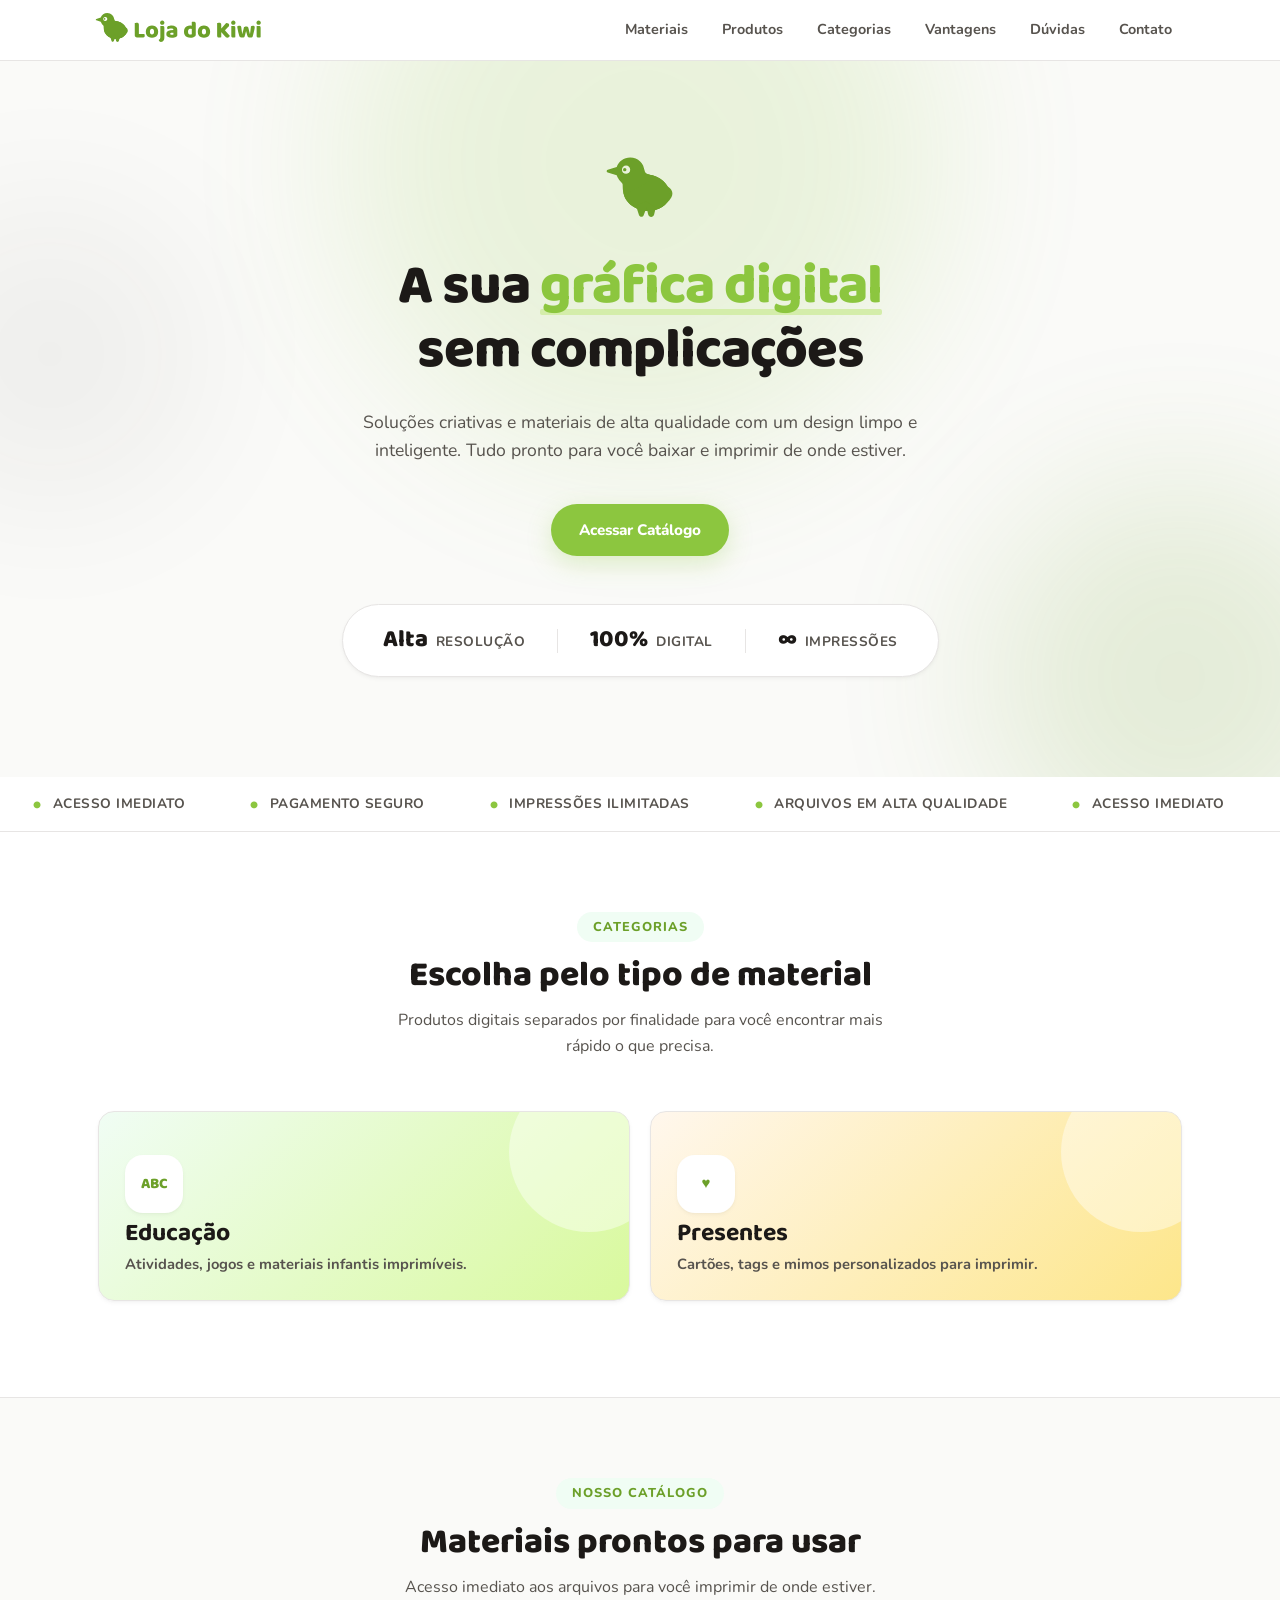
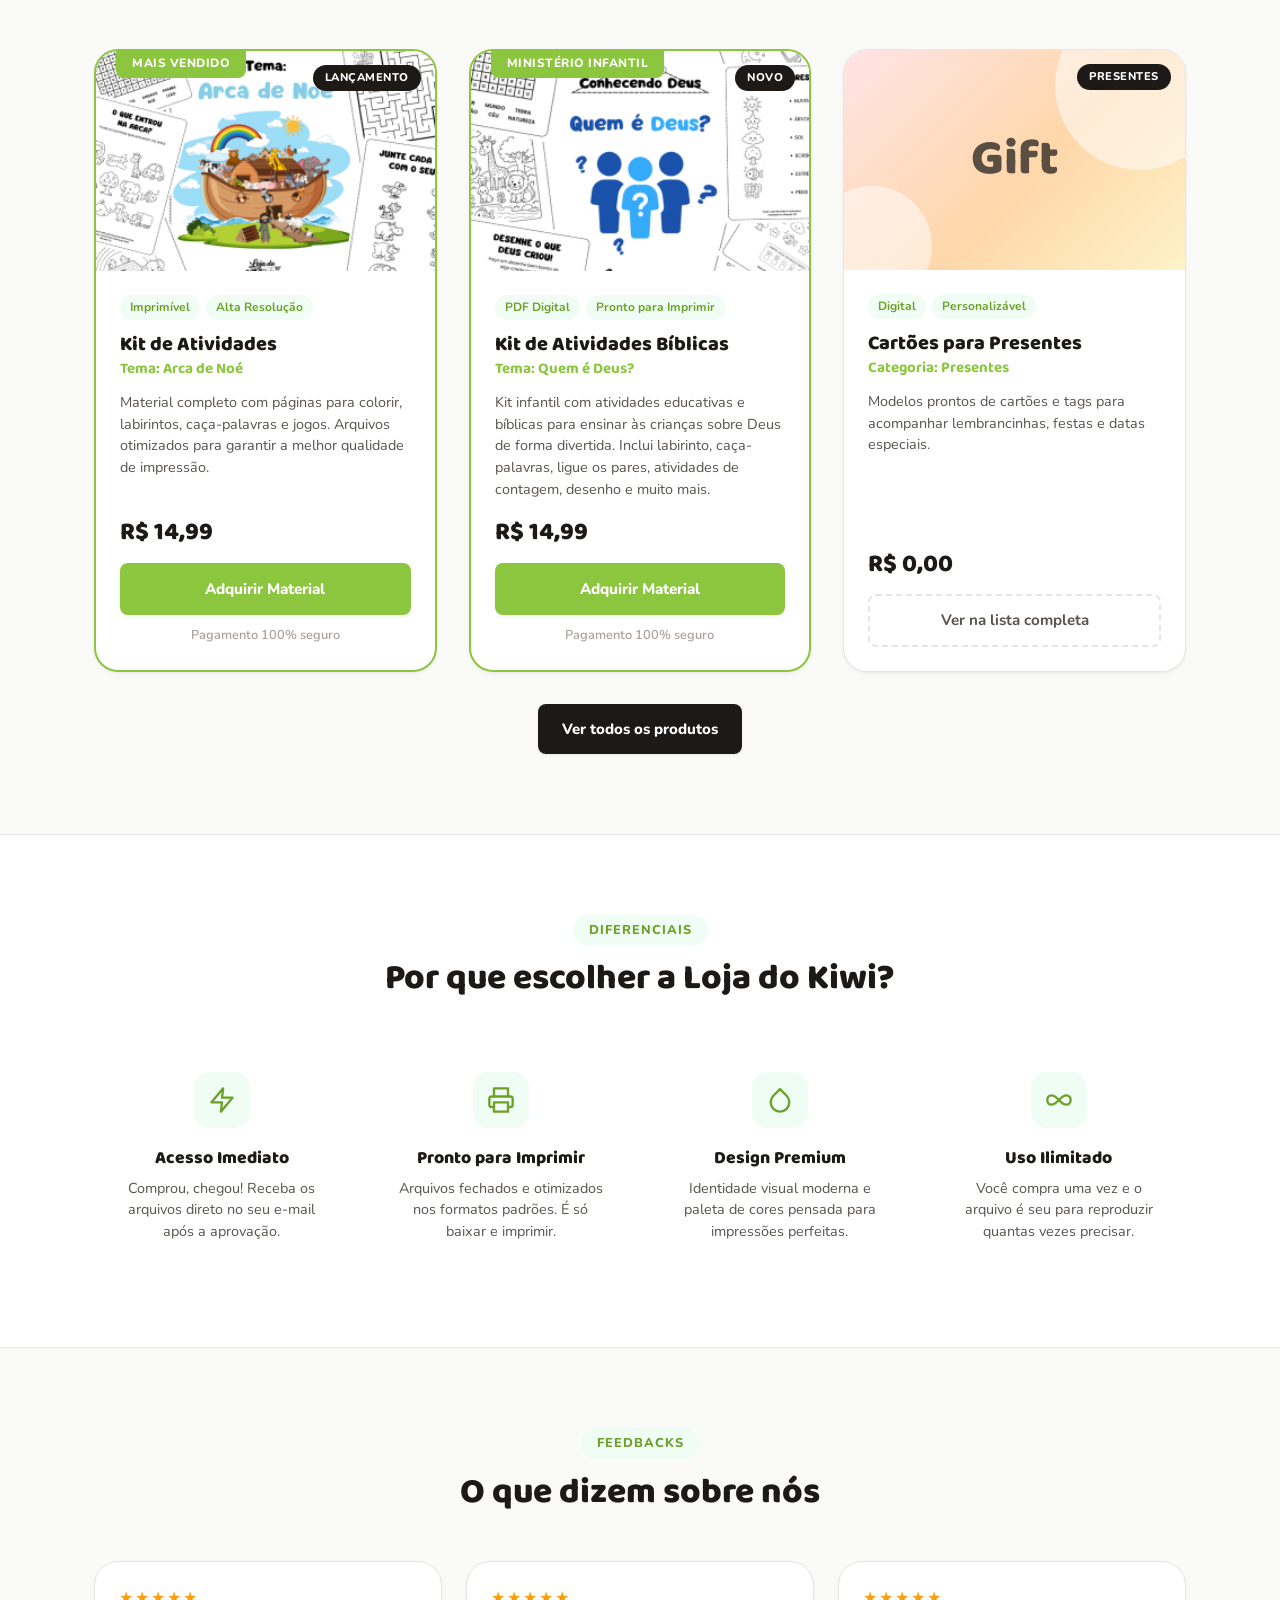
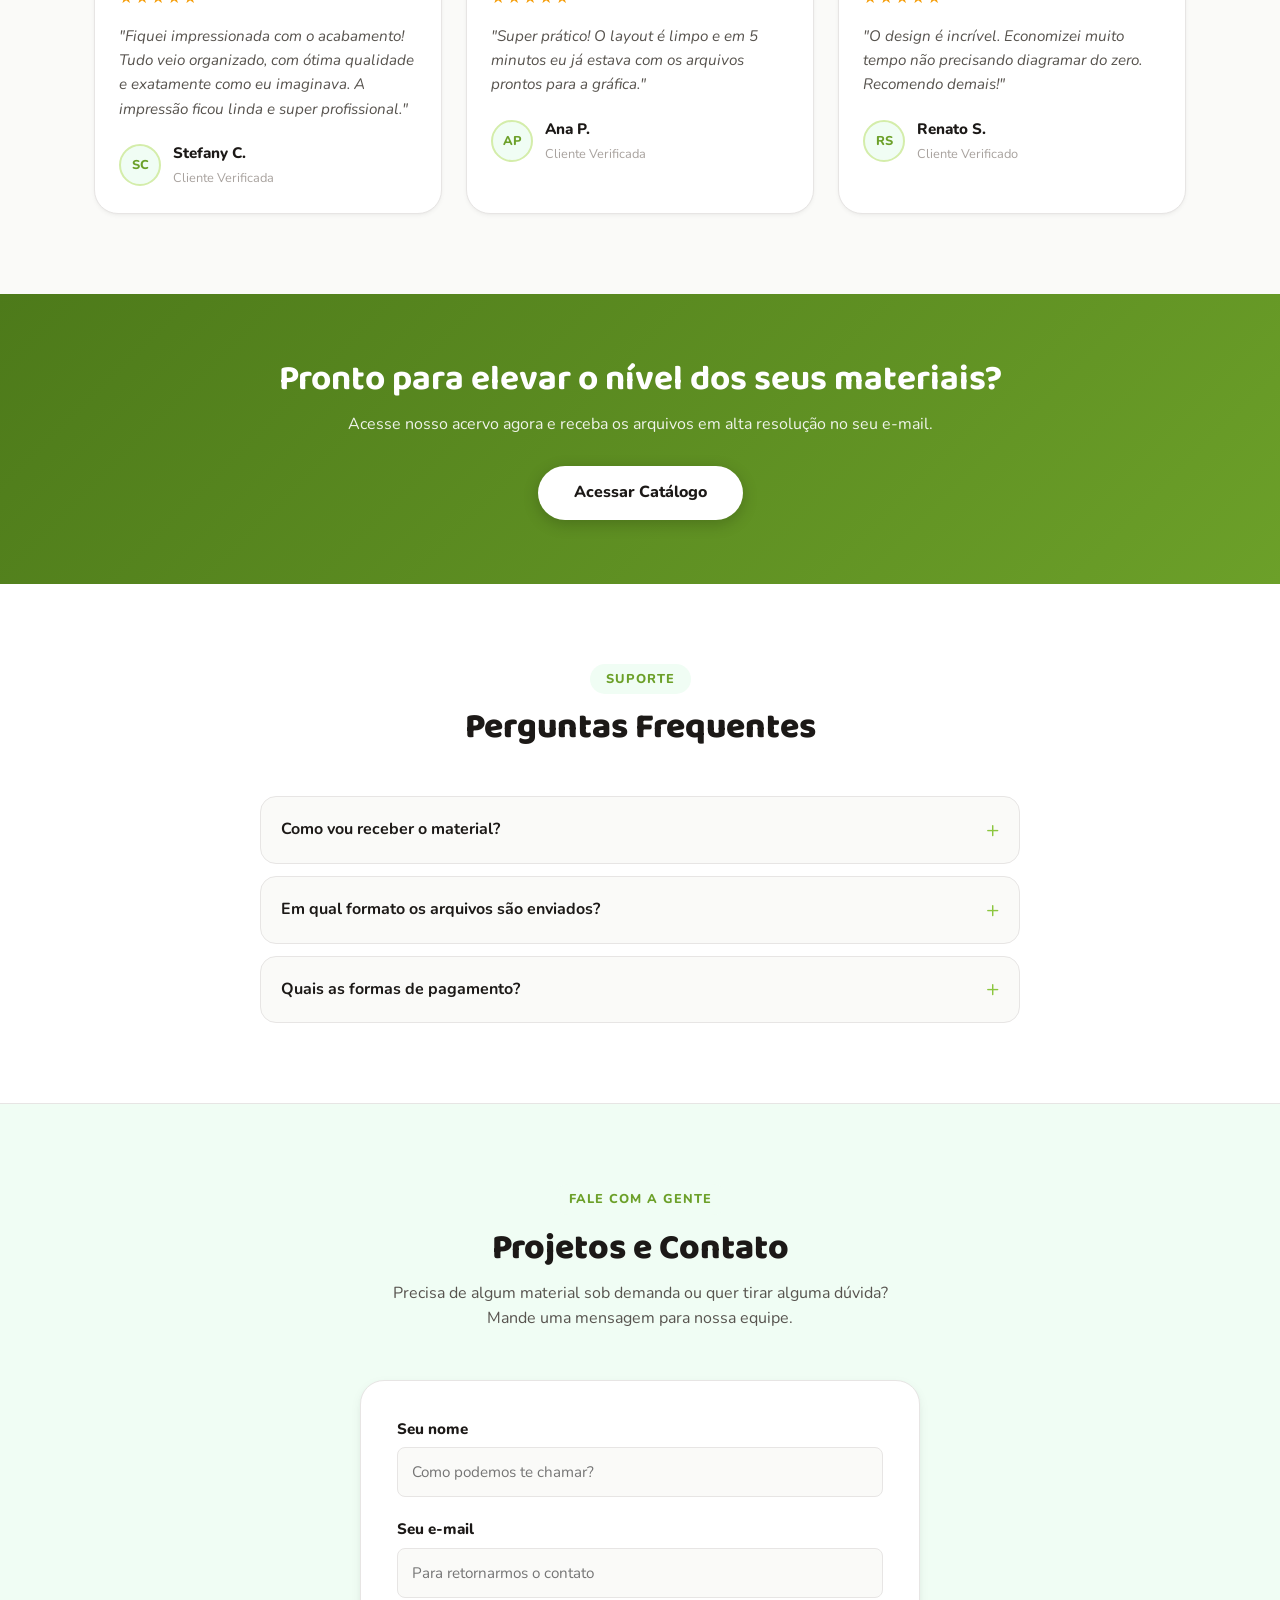
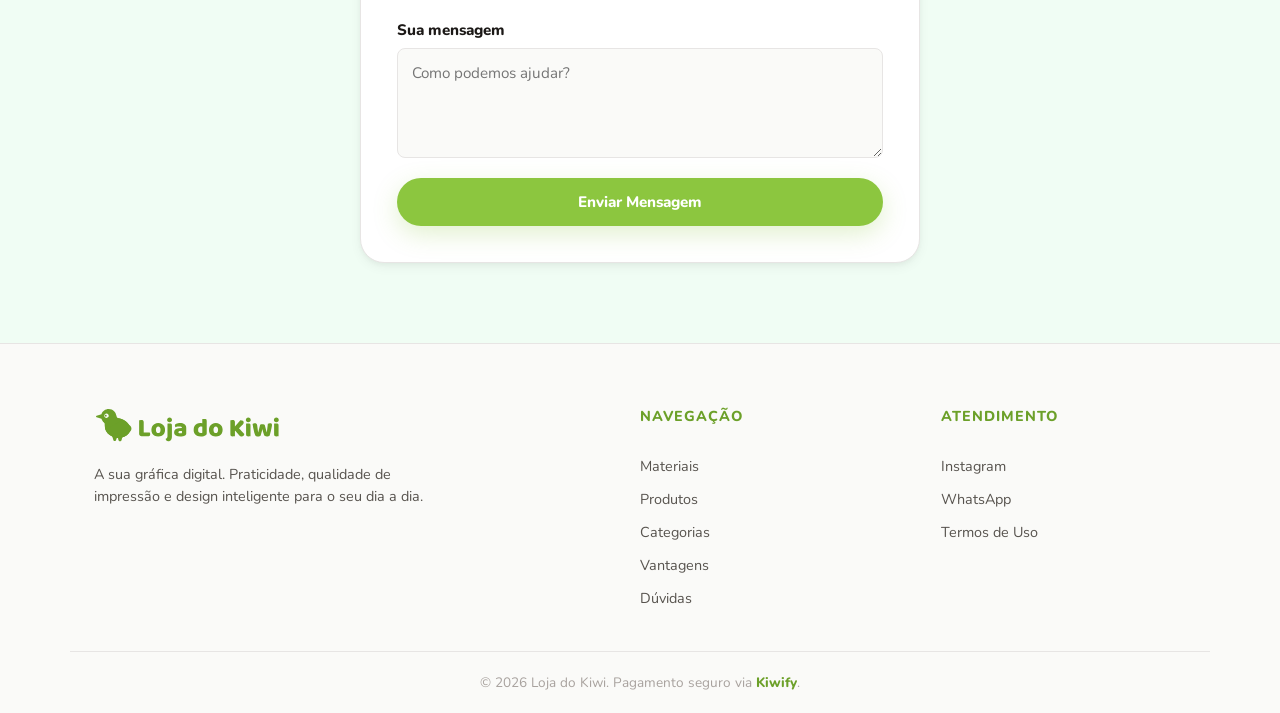
==== index.html @ f610cfa3 "Atualiza meta description" ====
<!DOCTYPE html>
<html lang="pt-BR">
<head>
    <meta charset="UTF-8">
    <meta name="viewport" content="width=device-width, initial-scale=1.0">

    <title>Loja do Kiwi | A sua gráfica digital</title>

    <meta name="description" content="Materiais digitais criativos prontos para imprimir. Papelaria personalizada, atividades infantis, presentes e muito mais.">

    <link rel="icon" type="image/svg+xml" href="pin.svg">
    <link rel="preconnect" href="https://fonts.googleapis.com">
    <link rel="preconnect" href="https://fonts.gstatic.com" crossorigin>
    <link href="https://fonts.googleapis.com/css2?family=Baloo+2:wght@400;500;600;700;800&family=Nunito:wght@400;500;600;700;800&display=swap" rel="stylesheet">
    <link rel="stylesheet" href="style.css">
</head>
<body>
 
    <header>
        <div class="container header-container">
            <div class="logo">
                <a href="#"><img src="logo.svg" alt="Loja do Kiwi" class="logo-img"></a>
            </div>
            <button class="menu-toggle" id="menuToggle">
                <svg width="24" height="24" viewBox="0 0 24 24" fill="none" stroke="currentColor" stroke-width="2" stroke-linecap="round" stroke-linejoin="round"><line x1="3" y1="12" x2="21" y2="12"></line><line x1="3" y1="6" x2="21" y2="6"></line><line x1="3" y1="18" x2="21" y2="18"></line></svg>
            </button>
            <nav id="navMenu">
                <a href="#vitrine">Materiais</a>
                <a href="produtos.html">Produtos</a>
                <a href="#categorias">Categorias</a>
                <a href="#vantagens">Vantagens</a>
                <a href="#faq">Dúvidas</a>
                <a href="#sugestoes">Contato</a> 
            </nav>
        </div>
    </header>
 
    <section class="hero">
        <div class="hero-shapes">
            <div class="geo-shape geo-1"></div>
            <div class="geo-shape geo-2"></div>
            <div class="geo-shape geo-3"></div>
        </div>
        <div class="container hero-content-centered">
            
            <img src="kiwi.svg" alt="Loja do Kiwi" class="hero-logo-main">

            <h1>A sua <span class="highlight">gráfica digital</span><br>sem complicações</h1>
            <p>Soluções criativas e materiais de alta qualidade com um design limpo e inteligente. Tudo pronto para você baixar e imprimir de onde estiver.</p>
            <div class="hero-actions">
                <a href="#vitrine" class="btn-primary">Acessar Catálogo</a>
            </div>
            
            <div class="hero-stats">
                <div class="stat-item">
                    <span class="stat-num">Alta</span>
                    <span class="stat-label">Resolução</span>
                </div>
                <div class="divider"></div>
                <div class="stat-item">
                    <span class="stat-num">100%</span>
                    <span class="stat-label">Digital</span>
                </div>
                <div class="divider"></div>
                <div class="stat-item">
                    <span class="stat-num">∞</span>
                    <span class="stat-label">Impressões</span>
                </div>
            </div>
        </div>
    </section>


    <div class="trust-bar">
        <div class="trust-track">
            <div class="trust-item">Acesso imediato</div>
            <div class="trust-item">Pagamento seguro</div>
            <div class="trust-item">Impressões ilimitadas</div>
            <div class="trust-item">Arquivos em alta qualidade</div>
            
            <div class="trust-item">Acesso imediato</div>
            <div class="trust-item">Pagamento seguro</div>
            <div class="trust-item">Impressões ilimitadas</div>
            <div class="trust-item">Arquivos em alta qualidade</div>

            <div class="trust-item">Acesso imediato</div>
            <div class="trust-item">Pagamento seguro</div>
            <div class="trust-item">Impressões ilimitadas</div>
            <div class="trust-item">Arquivos em alta qualidade</div>

            <div class="trust-item">Acesso imediato</div>
            <div class="trust-item">Pagamento seguro</div>
            <div class="trust-item">Impressões ilimitadas</div>
            <div class="trust-item">Arquivos em alta qualidade</div>
        </div>
    </div>

    <section id="categorias" class="categorias">
        <div class="container">
            <div class="section-title">
                <span class="section-label">Categorias</span>
                <h2>Escolha pelo tipo de material</h2>
                <p>Produtos digitais separados por finalidade para você encontrar mais rápido o que precisa.</p>
            </div>
            <div class="carousel-categorias" aria-label="Categorias de produtos">
                <a href="produtos.html#educacao" class="categoria-card categoria-educacao">
                    <span class="categoria-icone">ABC</span>
                    <strong>Educação</strong>
                    <small>Atividades, jogos e materiais infantis imprimíveis.</small>
                </a>
                <a href="produtos.html#presentes" class="categoria-card categoria-presentes">
                    <span class="categoria-icone">♥</span>
                    <strong>Presentes</strong>
                    <small>Cartões, tags e mimos personalizados para imprimir.</small>
                </a>
            </div>
        </div>
    </section>
 
    <section id="vitrine" class="vitrine">
        <div class="container">
            <div class="section-title">
                <span class="section-label">Nosso Catálogo</span>
                <h2>Materiais prontos para usar</h2>
                <p>Acesso imediato aos arquivos para você imprimir de onde estiver.</p>
            </div>
            <div id="produtos-destaque" class="grid-produtos"></div>
            <div class="vitrine-actions">
                <a href="produtos.html" class="btn-secondary">Ver todos os produtos</a>
            </div>
        </div>
    </section>
 
    <section id="vantagens" class="vantagens">
        <div class="container">
            <div class="section-title">
                <span class="section-label">Diferenciais</span>
                <h2>Por que escolher a Loja do Kiwi?</h2>
            </div>
            <div class="grid-vantagens">
                <div class="item-vantagem">
                    <div class="icon-box">
                        <svg width="28" height="28" viewBox="0 0 24 24" fill="none" stroke="currentColor" stroke-width="2" stroke-linecap="round" stroke-linejoin="round"><polygon points="13 2 3 14 12 14 11 22 21 10 12 10 13 2"></polygon></svg>
                    </div>
                    <h3>Acesso Imediato</h3>
                    <p>Comprou, chegou! Receba os arquivos direto no seu e-mail após a aprovação.</p>
                </div>
                <div class="item-vantagem">
                    <div class="icon-box">
                        <svg width="28" height="28" viewBox="0 0 24 24" fill="none" stroke="currentColor" stroke-width="2" stroke-linecap="round" stroke-linejoin="round"><polyline points="6 9 6 2 18 2 18 9"></polyline><path d="M6 18H4a2 2 0 0 1-2-2v-5a2 2 0 0 1 2-2h16a2 2 0 0 1 2 2v5a2 2 0 0 1-2 2h-2"></path><rect x="6" y="14" width="12" height="8"></rect></svg>
                    </div>
                    <h3>Pronto para Imprimir</h3>
                    <p>Arquivos fechados e otimizados nos formatos padrões. É só baixar e imprimir.</p>
                </div>
                <div class="item-vantagem">
                    <div class="icon-box">
                        <svg width="28" height="28" viewBox="0 0 24 24" fill="none" stroke="currentColor" stroke-width="2" stroke-linecap="round" stroke-linejoin="round"><path d="M12 2.69l5.66 5.66a8 8 0 1 1-11.31 0z"></path></svg>
                    </div>
                    <h3>Design Premium</h3>
                    <p>Identidade visual moderna e paleta de cores pensada para impressões perfeitas.</p>
                </div>
                <div class="item-vantagem">
                    <div class="icon-box">
                        <svg width="28" height="28" viewBox="0 0 24 24" fill="none" stroke="currentColor" stroke-width="2" stroke-linecap="round" stroke-linejoin="round"><path d="M18.178 8c5.096 0 5.096 8 0 8-5.095 0-7.133-8-12.739-8-4.585 0-4.585 8 0 8 5.606 0 7.644-8 12.739-8z"></path></svg>
                    </div>
                    <h3>Uso Ilimitado</h3>
                    <p>Você compra uma vez e o arquivo é seu para reproduzir quantas vezes precisar.</p>
                </div>
            </div>
        </div>
    </section>
 
    <section class="depoimentos">
        <div class="container">
            <div class="section-title">
                <span class="section-label">Feedbacks</span>
                <h2>O que dizem sobre nós</h2>
            </div>
            <div class="grid-depoimentos">
                <div class="card-depoimento">
                    <div class="estrelas">★★★★★</div>
                    <p>"Fiquei impressionada com o acabamento! Tudo veio organizado, com ótima qualidade e exatamente como eu imaginava. A impressão ficou linda e super profissional."</p>
                    <div class="autor">
                        <div class="avatar">SC</div>
                        <div>
                            <strong>Stefany C.</strong>
                            <span>Cliente Verificada</span>
                        </div>
                    </div>
                </div>
                <div class="card-depoimento">
                    <div class="estrelas">★★★★★</div>
                    <p>"Super prático! O layout é limpo e em 5 minutos eu já estava com os arquivos prontos para a gráfica."</p>
                    <div class="autor">
                        <div class="avatar">AP</div>
                        <div>
                            <strong>Ana P.</strong>
                            <span>Cliente Verificada</span>
                        </div>
                    </div>
                </div>
                <div class="card-depoimento">
                    <div class="estrelas">★★★★★</div>
                    <p>"O design é incrível. Economizei muito tempo não precisando diagramar do zero. Recomendo demais!"</p>
                    <div class="autor">
                        <div class="avatar">RS</div>
                        <div>
                            <strong>Renato S.</strong>
                            <span>Cliente Verificado</span>
                        </div>
                    </div>
                </div>
            </div>
        </div>
    </section>
 
    <section class="cta-banner">
        <div class="container">
            <div class="cta-content">
                <h2>Pronto para elevar o nível dos seus materiais?</h2>
                <p>Acesse nosso acervo agora e receba os arquivos em alta resolução no seu e-mail.</p>
                <a href="https://pay.kiwify.com.br/ZAxsAjo" class="btn-cta-white" target="_blank">Acessar Catálogo</a>
            </div>
        </div>
    </section>
 
    <section id="faq" class="faq">
        <div class="container">
            <div class="section-title">
                <span class="section-label">Suporte</span>
                <h2>Perguntas Frequentes</h2>
            </div>
            <div class="faq-lista">
                <details>
                    <summary>Como vou receber o material?</summary>
                    <p>Você receberá um e-mail com o link para baixar seus arquivos em alta resolução imediatamente após a confirmação do pagamento.</p>
                </details>
                <details>
                    <summary>Em qual formato os arquivos são enviados?</summary>
                    <p>Trabalhamos principalmente com arquivos em PDF otimizados para impressão (CMYK/RGB), garantindo que nada saia do lugar na hora de imprimir.</p>
                </details>
                <details>
                    <summary>Quais as formas de pagamento?</summary>
                    <p>Aceitamos PIX, cartão de crédito e boleto bancário através de um checkout 100% seguro.</p>
                </details>
            </div>
        </div>
    </section>
 
    <section id="sugestoes" class="sugestoes">
        <div class="container">
            <div class="section-title">
                <span class="section-label">Fale com a gente</span>
                <h2>Projetos e Contato</h2>
                <p>Precisa de algum material sob demanda ou quer tirar alguma dúvida? Mande uma mensagem para nossa equipe.</p>
            </div>
            <form class="form-sugestoes" onsubmit="event.preventDefault(); alert('Mensagem enviada com sucesso!');">
                <div class="input-group">
                    <label for="nome">Seu nome</label>
                    <input type="text" id="nome" placeholder="Como podemos te chamar?" required>
                </div>
                <div class="input-group">
                    <label for="email">Seu e-mail</label>
                    <input type="email" id="email" placeholder="Para retornarmos o contato" required>
                </div>
                <div class="input-group">
                    <label for="mensagem">Sua mensagem</label>
                    <textarea id="mensagem" rows="4" placeholder="Como podemos ajudar?" required></textarea>
                </div>
                <button type="submit" class="btn-primary" style="width: 100%; border: none; cursor: pointer; justify-content: center;">Enviar Mensagem</button>
            </form>
        </div>
    </section>

    <footer>
        <div class="container footer-content">
            <div class="footer-logo">
                <img src="logo.svg" alt="Loja do Kiwi" class="footer-logo-img">
                <p>A sua gráfica digital. Praticidade, qualidade de impressão e design inteligente para o seu dia a dia.</p>
            </div>
            <div class="footer-links">
                <h4>Navegação</h4>
                <a href="#vitrine">Materiais</a>
                <a href="produtos.html">Produtos</a>
                <a href="#categorias">Categorias</a>
                <a href="#vantagens">Vantagens</a>
                <a href="#faq">Dúvidas</a>
            </div>
            <div class="footer-links">
                <h4>Atendimento</h4>
                <a href="https://www.instagram.com/kiq.ham" target="_blank">Instagram</a>
                <a href="https://wa.me/5516982157266?text=Ol%C3%A1!%20Vim%20pelo%20site%20da%20Loja%20do%20Kiwi%20e%20tenho%20uma%20d%C3%BAvida%3A" target="_blank">WhatsApp</a>
                <a href="termosdeuso.html">Termos de Uso</a>
            </div>
        </div>
        <div class="footer-bottom">
            <div class="container">
                <p>&copy; 2026 Loja do Kiwi. Pagamento seguro via <a href="https://kiwify.com.br/" target="_blank" style="color: var(--kiwi-dark); text-decoration: none; font-weight: 800;">Kiwify</a>.</p>
            </div>
        </div>
    </footer>
 
    <script src="produtos.js"></script>
    <script src="catalogo.js"></script>
    <script>
        const menuToggle = document.getElementById('menuToggle');
        const navMenu = document.getElementById('navMenu');

        menuToggle.addEventListener('click', () => {
            navMenu.classList.toggle('active');
        });

        navMenu.querySelectorAll('a').forEach(link => {
            link.addEventListener('click', () => {
                navMenu.classList.remove('active');
            });
        });
    </script>

</body>
</html>
---- style.css ----
/* =========================================
   VARIÁVEIS DE CORES
========================================= */
:root {
    --kiwi-green: #8CC63F;
    --kiwi-dark: #6CA029;
    --kiwi-deeper: #4d7a1a;
    --kiwi-light: #F0FDF4;
    --kiwi-mid: #d4edaa;
    --bg-color: #FAFAF8;
    --text-main: #1C1917;
    --text-light: #57534E;
    --text-muted: #A8A29E;
    --white: #FFFFFF;
    --border-color: #E7E5E4;
    --shadow-sm: 0 2px 4px rgba(0,0,0,0.04), 0 1px 2px rgba(0,0,0,0.02);
    --shadow-md: 0 4px 12px rgba(0,0,0,0.05), 0 2px 4px rgba(0,0,0,0.03);
    --shadow-lg: 0 12px 32px rgba(0,0,0,0.08), 0 4px 12px rgba(0,0,0,0.04);
    --shadow-green: 0 8px 24px rgba(140, 198, 63, 0.25);
    --radius-sm: 8px;
    --radius-md: 16px;
    --radius-lg: 24px;
    --radius-xl: 32px;
}

/* =========================================
   RESET
========================================= */
*, *::before, *::after {
    margin: 0;
    padding: 0;
    box-sizing: border-box;
}

html {
    scroll-behavior: smooth;
    -webkit-text-size-adjust: 100%;
}

body {
    background-color: var(--bg-color);
    color: var(--text-main);
    font-family: 'Nunito', sans-serif;
    line-height: 1.6;
    font-size: 15px; 
    overflow-x: hidden;
}

img {
    max-width: 100%;
    height: auto;
    display: block;
}

h1, h2, h3, h4, h5 {
    font-family: 'Baloo 2', cursive;
    font-weight: 700;
    line-height: 1.2;
    color: var(--text-main);
}

a {
    -webkit-tap-highlight-color: transparent;
}

.container {
    max-width: 1140px;
    margin: 0 auto;
    padding: 0 24px;
}

/* =========================================
   HEADER & NAV
========================================= */
header {
    background-color: rgba(255,255,255,0.98);
    backdrop-filter: blur(16px);
    -webkit-backdrop-filter: blur(16px);
    padding: 12px 0;
    border-bottom: 1px solid var(--border-color);
    position: sticky;
    top: 0;
    z-index: 100;
}

.header-container {
    display: flex;
    justify-content: space-between;
    align-items: center;
    gap: 16px;
}

.logo-img {
    height: 36px;
    width: auto;
    display: block;
    transition: transform 0.2s ease;
}

.logo-img:hover {
    transform: scale(1.02);
}

.menu-toggle {
    display: none; 
    background: none;
    border: none;
    color: var(--text-main);
    cursor: pointer;
    padding: 4px;
    transition: color 0.2s;
}

.menu-toggle:hover {
    color: var(--kiwi-dark);
}

nav {
    display: flex;
    gap: 6px;
}

nav a {
    text-decoration: none;
    color: var(--text-light);
    padding: 6px 14px;
    border-radius: 50px;
    font-weight: 700;
    font-size: 0.9rem;
    transition: all 0.2s ease;
    white-space: nowrap;
}

nav a:hover {
    color: var(--kiwi-dark);
    background: var(--kiwi-light);
}

/* =========================================
   HERO (MODERNO E CENTRALIZADO)
========================================= */
.hero {
    padding: 80px 0 100px;
    position: relative;
    overflow: hidden;
    background: var(--bg-color);
    text-align: center;
    display: flex;
    flex-direction: column;
    align-items: center;
}

.hero-shapes { 
    position: absolute; 
    inset: 0; 
    pointer-events: none; 
    overflow: hidden; 
    z-index: 0;
}

.geo-shape {
    position: absolute;
    border-radius: 50%;
    filter: blur(80px);
    opacity: 0.15;
}

.geo-1 {
    width: 600px; height: 600px;
    background: var(--kiwi-green);
    top: -200px; left: 50%;
    transform: translateX(-50%);
}

.geo-2 {
    width: 400px; height: 400px;
    background: var(--kiwi-dark);
    bottom: -100px; right: -100px;
}

.geo-3 {
    width: 300px; height: 300px;
    background: #1C1917;
    top: 20%; left: -100px;
    opacity: 0.05;
}

.hero-content-centered {
    position: relative;
    z-index: 2;
    display: flex;
    flex-direction: column;
    align-items: center;
    max-width: 800px;
}

.hero-logo-main {
    height: 90px;
    width: auto;
    display: block;
    margin-bottom: 24px;
    transition: transform 0.3s ease;
}

.hero-logo-main:hover {
    transform: scale(1.05);
}

.hero-content-centered h1 {
    font-size: 3.5rem;
    line-height: 1.15;
    margin-bottom: 24px;
    margin-top: 0;
    font-weight: 800;
    letter-spacing: -1px;
}

.hero-content-centered h1 .highlight {
    color: var(--kiwi-green);
    position: relative;
    display: inline-block;
}

.hero-content-centered h1 .highlight::after {
    content: '';
    position: absolute;
    bottom: 4px;
    left: 0;
    right: 0;
    height: 6px;
    background: var(--kiwi-mid);
    border-radius: 2px;
    z-index: -1;
}

.hero-content-centered p {
    font-size: 1.1rem;
    color: var(--text-light);
    margin-bottom: 40px;
    max-width: 600px;
    line-height: 1.6;
}

.hero-actions {
    display: flex;
    justify-content: center;
    width: 100%;
    margin-bottom: 48px;
}

.btn-primary {
    display: inline-flex;
    align-items: center;
    justify-content: center;
    gap: 8px;
    background: var(--kiwi-green);
    color: var(--white);
    padding: 14px 28px;
    border-radius: 50px;
    text-decoration: none;
    font-weight: 800;
    font-size: 0.95rem;
    font-family: 'Nunito', sans-serif;
    box-shadow: var(--shadow-green);
    transition: all 0.25s ease;
}

.btn-primary:hover {
    background: var(--kiwi-dark);
    transform: translateY(-2px);
    box-shadow: 0 8px 20px rgba(108, 160, 41, 0.4);
}

.hero-stats {
    display: flex;
    align-items: center;
    gap: 32px;
    background: var(--white);
    padding: 16px 40px;
    border-radius: 50px;
    border: 1px solid var(--border-color);
    box-shadow: var(--shadow-sm);
}

.stat-item {
    display: flex;
    align-items: baseline;
    gap: 8px;
}

.stat-num {
    font-family: 'Baloo 2', cursive;
    font-size: 1.5rem;
    font-weight: 800;
    color: var(--text-main);
}

.stat-label {
    font-size: 0.85rem;
    color: var(--text-light);
    font-weight: 700;
    text-transform: uppercase;
    letter-spacing: 0.5px;
}

.divider {
    width: 1px;
    height: 24px;
    background: var(--border-color);
}


/* =========================================
   TRUST BAR
========================================= */
.trust-bar {
    background: var(--white);
    border-bottom: 1px solid var(--border-color);
    padding: 16px 0;
    overflow: hidden;
    width: 100%;
    position: relative;
    /* Removido o display: flex daqui para não esmagar a trilha */
}

.trust-track {
    display: flex;
    width: max-content; 
    /* Aumentei para 40s para ficar com uma velocidade legal já que a fila cresceu */
    animation: scrollInfinite 40s linear infinite; 
}

.trust-bar:hover .trust-track {
    animation-play-state: paused;
}

.trust-item {
    display: flex;
    align-items: center;
    gap: 10px;
    padding: 0 32px;
    font-size: 0.85rem;
    font-weight: 700;
    color: var(--text-light);
    white-space: nowrap; /* Força o texto a ficar em uma linha só */
    text-transform: uppercase;
    letter-spacing: 0.5px;
}

.trust-item::before {
    content: "•";
    color: var(--kiwi-green);
    font-size: 1.2rem;
    line-height: 0;
}

@keyframes scrollInfinite {
    0% { transform: translateX(0); }
    100% { transform: translateX(-50%); } /* Roda exatamente 50% e reseta invisível */
}


/* =========================================
   SEÇÕES GERAIS E ESPAÇAMENTOS
========================================= */
.categorias, .vitrine, .vantagens, .depoimentos, .faq, .sugestoes {
    padding: 80px 0;
}

.section-title {
    text-align: center;
    margin-bottom: 48px;
}

.section-label {
    display: inline-block;
    background: var(--kiwi-light);
    color: var(--kiwi-dark);
    padding: 5px 16px;
    border-radius: 50px;
    font-size: 0.8rem;
    font-weight: 800;
    margin-bottom: 12px;
    letter-spacing: 1px;
    text-transform: uppercase;
}

.section-title h2 {
    font-size: 2.2rem;
    margin-bottom: 12px;
    font-weight: 800;
}

.section-title p {
    color: var(--text-light);
    font-size: 1rem;
    max-width: 520px;
    margin: 0 auto;
}

/* =========================================
   CATEGORIAS
========================================= */
.categorias {
    background: var(--white);
    border-bottom: 1px solid var(--border-color);
}

.carousel-categorias {
    display: grid;
    grid-auto-flow: column;
    grid-auto-columns: minmax(260px, 1fr);
    gap: 20px;
    overflow-x: auto;
    overscroll-behavior-inline: contain;
    scroll-snap-type: inline mandatory;
    padding: 4px 4px 16px;
    scrollbar-width: thin;
}

.categoria-card {
    min-height: 190px;
    border-radius: var(--radius-md);
    padding: 26px;
    text-decoration: none;
    color: var(--text-main);
    border: 1px solid var(--border-color);
    box-shadow: var(--shadow-sm);
    display: flex;
    flex-direction: column;
    justify-content: flex-end;
    gap: 8px;
    scroll-snap-align: start;
    position: relative;
    overflow: hidden;
    transition: transform 0.25s ease, box-shadow 0.25s ease;
}

.categoria-card::before {
    content: '';
    position: absolute;
    width: 160px;
    height: 160px;
    right: -40px;
    top: -40px;
    border-radius: 50%;
    background: rgba(255,255,255,0.42);
}

.categoria-card:hover {
    transform: translateY(-4px);
    box-shadow: var(--shadow-lg);
}

.categoria-educacao {
    background: linear-gradient(135deg, #F0FDF4, #D9F99D);
}

.categoria-presentes {
    background: linear-gradient(135deg, #FFF7ED, #FDE68A);
}

.categoria-icone {
    width: 58px;
    height: 58px;
    border-radius: 18px;
    background: var(--white);
    display: inline-flex;
    align-items: center;
    justify-content: center;
    font-family: 'Baloo 2', cursive;
    font-weight: 800;
    color: var(--kiwi-dark);
    box-shadow: var(--shadow-sm);
    position: relative;
    z-index: 1;
}

.categoria-card strong {
    font-family: 'Baloo 2', cursive;
    font-size: 1.55rem;
    line-height: 1;
    position: relative;
    z-index: 1;
}

.categoria-card small {
    color: var(--text-light);
    font-size: 0.92rem;
    font-weight: 700;
    line-height: 1.4;
    position: relative;
    z-index: 1;
}

/* =========================================
   VITRINE
========================================= */
.grid-produtos {
    display: grid;
    grid-template-columns: repeat(auto-fit, minmax(300px, 1fr));
    gap: 32px;
}

.card-produto {
    background: var(--white);
    border-radius: var(--radius-lg);
    overflow: hidden;
    box-shadow: var(--shadow-sm);
    transition: transform 0.3s ease, box-shadow 0.3s ease;
    display: flex;
    flex-direction: column;
    position: relative;
    border: 1px solid var(--border-color);
}

.card-produto:hover {
    transform: translateY(-4px);
    box-shadow: var(--shadow-lg);
}

.card-produto.destaque {
    border: 2px solid var(--kiwi-green);
}

.badge-destaque {
    position: absolute;
    top: -2px;
    left: 20px;
    background: var(--kiwi-green);
    color: var(--white);
    padding: 5px 16px;
    border-radius: 0 0 var(--radius-sm) var(--radius-sm);
    font-size: 0.75rem;
    font-weight: 800;
    z-index: 5;
    text-transform: uppercase;
    letter-spacing: 0.5px;
}

.capa-produto {
    height: 220px;
    position: relative;
    overflow: hidden;
    background: #F3F4F6;
}

.capa-produto img {
    width: 100%;
    height: 100%;
    object-fit: cover;
    display: block;
    transition: transform 0.4s ease;
}

.card-produto:hover .capa-produto img {
    transform: scale(1.05);
}

.capa-ilustrada {
    display: flex;
    align-items: center;
    justify-content: center;
}

.capa-ilustrada::before,
.capa-ilustrada::after {
    content: '';
    position: absolute;
    border-radius: 999px;
    background: rgba(255,255,255,0.52);
}

.capa-ilustrada::before {
    width: 170px;
    height: 170px;
    top: -50px;
    right: -40px;
}

.capa-ilustrada::after {
    width: 120px;
    height: 120px;
    left: -32px;
    bottom: -36px;
}

.capa-educacao {
    background: linear-gradient(135deg, #DCFCE7, #BBF7D0 52%, #FEF3C7);
}

.capa-presentes {
    background: linear-gradient(135deg, #FFE4E6, #FED7AA 55%, #FEF3C7);
}

.cover-title {
    font-family: 'Baloo 2', cursive;
    font-size: 3.1rem;
    line-height: 1;
    font-weight: 800;
    color: rgba(28,25,23,0.72);
    position: relative;
    z-index: 1;
}

.placeholder-breve {
    background: linear-gradient(135deg, #F3F4F6, #E5E7EB);
    display: flex;
    align-items: center;
    justify-content: center;
}

.em-breve-label {
    font-family: 'Baloo 2', cursive;
    font-size: 1.3rem;
    font-weight: 700;
    color: var(--text-muted);
}

.badge-novo {
    position: absolute;
    top: 14px;
    right: 14px;
    background: var(--text-main);
    color: var(--white);
    padding: 4px 12px;
    border-radius: 20px;
    font-size: 0.7rem;
    font-weight: 800;
    text-transform: uppercase;
    letter-spacing: 0.5px;
    z-index: 2;
}

.info-produto {
    padding: 24px;
    display: flex;
    flex-direction: column;
    flex-grow: 1;
}

.tags-produto {
    display: flex;
    gap: 6px;
    flex-wrap: wrap;
    margin-bottom: 12px;
}

.tag {
    background: var(--kiwi-light);
    color: var(--kiwi-dark);
    padding: 3px 10px;
    border-radius: 50px;
    font-size: 0.75rem;
    font-weight: 700;
}

.tag-soon {
    background: #F3F4F6;
    color: var(--text-muted);
}

.info-produto h3 {
    font-size: 1.25rem;
    margin-bottom: 4px;
    font-weight: 800;
}

.info-produto h4 {
    font-size: 0.95rem;
    color: var(--kiwi-green);
    font-weight: 700;
    margin-bottom: 14px;
}

.info-produto .desc {
    color: var(--text-light);
    font-size: 0.9rem;
    margin-bottom: 20px;
    flex-grow: 1;
    line-height: 1.5;
}

.itens-lista {
    list-style: none;
    display: grid;
    grid-template-columns: 1fr 1fr;
    gap: 8px;
    margin-bottom: 24px;
}

.itens-lista li {
    font-size: 0.85rem;
    font-weight: 600;
    color: var(--text-light);
    display: flex;
    align-items: center;
    gap: 6px;
}

.itens-lista li::before {
    content: '✓';
    color: var(--kiwi-green);
    font-weight: 800;
    font-size: 0.9rem;
    flex-shrink: 0;
}

.preco-produto {
    font-family: 'Baloo 2', cursive;
    font-size: 1.55rem;
    line-height: 1;
    font-weight: 800;
    color: var(--text-main);
    margin: 0 0 18px;
}

.compra-area {
    margin-top: auto;
}

.btn-buy-large {
    display: block;
    background: var(--kiwi-green);
    color: var(--white);
    padding: 14px;
    border-radius: var(--radius-sm);
    text-decoration: none;
    font-weight: 800;
    font-size: 0.95rem;
    text-align: center;
    transition: all 0.25s ease;
    margin-bottom: 10px;
    font-family: 'Nunito', sans-serif;
    box-shadow: var(--shadow-sm);
}

.btn-buy-large:hover {
    background: var(--kiwi-dark);
    transform: translateY(-2px);
    box-shadow: var(--shadow-md);
}

.btn-notify {
    display: block;
    background: transparent;
    color: var(--text-light);
    padding: 12px;
    border-radius: var(--radius-sm);
    text-decoration: none;
    font-weight: 700;
    font-size: 0.95rem;
    text-align: center;
    border: 2px dashed var(--border-color);
    transition: all 0.25s ease;
    font-family: 'Nunito', sans-serif;
}

.btn-notify:hover {
    border-color: var(--kiwi-green);
    color: var(--kiwi-dark);
    background: var(--kiwi-light);
}

.compra-segura {
    font-size: 0.8rem;
    color: var(--text-muted);
    font-weight: 600;
    text-align: center;
}

.vitrine-actions {
    margin-top: 32px;
    text-align: center;
}

.btn-secondary {
    display: inline-flex;
    align-items: center;
    justify-content: center;
    background: var(--text-main);
    color: var(--white);
    padding: 13px 24px;
    border-radius: var(--radius-sm);
    text-decoration: none;
    font-weight: 800;
    transition: all 0.25s ease;
    box-shadow: var(--shadow-sm);
}

.btn-secondary:hover {
    background: var(--kiwi-dark);
    transform: translateY(-2px);
    box-shadow: var(--shadow-md);
}

/* =========================================
   PÁGINA DE PRODUTOS
========================================= */
.page-hero {
    background: var(--bg-color);
    padding: 70px 0 48px;
    text-align: center;
    border-bottom: 1px solid var(--border-color);
}

.page-hero h1 {
    font-size: 3rem;
    margin-bottom: 14px;
    font-weight: 800;
}

.page-hero p {
    max-width: 620px;
    margin: 0 auto;
    color: var(--text-light);
    font-size: 1.05rem;
}

.catalogo-completo {
    padding: 72px 0 88px;
}

.categoria-produtos + .categoria-produtos {
    margin-top: 72px;
}

.categoria-heading {
    display: flex;
    align-items: flex-end;
    justify-content: space-between;
    gap: 20px;
    margin-bottom: 24px;
    border-bottom: 1px solid var(--border-color);
    padding-bottom: 18px;
}

.categoria-heading h2 {
    font-size: 2rem;
}

.categoria-heading p {
    color: var(--text-light);
    max-width: 520px;
}

/* =========================================
   VANTAGENS
========================================= */
.vantagens {
    background: var(--white);
    border-top: 1px solid var(--border-color);
    border-bottom: 1px solid var(--border-color);
}

.grid-vantagens {
    display: grid;
    grid-template-columns: repeat(4, 1fr);
    gap: 24px;
}

.item-vantagem {
    text-align: center;
    padding: 24px 20px;
    border-radius: var(--radius-lg);
    border: 1px solid transparent;
    transition: all 0.3s ease;
}

.item-vantagem:hover {
    background: var(--bg-color);
    border-color: var(--border-color);
    transform: translateY(-4px);
}

.icon-box {
    width: 56px;
    height: 56px;
    border-radius: var(--radius-md);
    background: var(--kiwi-light);
    color: var(--kiwi-dark);
    display: flex;
    align-items: center;
    justify-content: center;
    margin: 0 auto 20px;
}

.item-vantagem h3 {
    font-size: 1.1rem;
    margin-bottom: 8px;
    font-weight: 800;
}

.item-vantagem p {
    color: var(--text-light);
    font-size: 0.9rem;
    line-height: 1.5;
}

/* =========================================
   DEPOIMENTOS
========================================= */
.depoimentos {
    background: var(--bg-color);
}

.grid-depoimentos {
    display: grid;
    grid-template-columns: repeat(3, 1fr);
    gap: 24px;
}

.card-depoimento {
    background: var(--white);
    border: 1px solid var(--border-color);
    border-radius: var(--radius-lg);
    padding: 24px;
    box-shadow: var(--shadow-sm);
    transition: box-shadow 0.3s ease, transform 0.3s ease;
}

.card-depoimento:hover {
    box-shadow: var(--shadow-md);
    transform: translateY(-4px);
}

.estrelas {
    font-size: 1rem;
    margin-bottom: 12px;
    color: #F59E0B;
    letter-spacing: 2px;
}

.card-depoimento > p {
    color: var(--text-light);
    font-size: 0.95rem;
    line-height: 1.6;
    margin-bottom: 20px;
    font-style: italic;
}

.autor {
    display: flex;
    align-items: center;
    gap: 12px;
}

.avatar {
    width: 42px;
    height: 42px;
    border-radius: 50%;
    background: var(--kiwi-light);
    color: var(--kiwi-dark);
    display: flex;
    align-items: center;
    justify-content: center;
    font-size: 0.8rem;
    font-weight: 800;
    flex-shrink: 0;
    border: 2px solid var(--kiwi-mid);
}

.autor strong {
    display: block;
    font-size: 0.95rem;
    font-weight: 800;
    color: var(--text-main);
}

.autor span {
    font-size: 0.8rem;
    color: var(--text-muted);
}

/* =========================================
   PEDIDOS E SUGESTÕES
========================================= */
.sugestoes {
    background: var(--kiwi-light);
    border-top: 1px solid var(--border-color);
}

.form-sugestoes {
    max-width: 560px;
    margin: 0 auto;
    background: var(--white);
    padding: 36px;
    border-radius: var(--radius-lg);
    box-shadow: var(--shadow-md);
    border: 1px solid var(--border-color);
}

.input-group {
    margin-bottom: 20px;
    display: flex;
    flex-direction: column;
    gap: 6px;
}

.input-group label {
    font-weight: 800;
    font-size: 0.95rem;
    color: var(--text-main);
}

.input-group input, 
.input-group textarea {
    width: 100%;
    padding: 14px;
    border: 1px solid var(--border-color);
    border-radius: var(--radius-sm);
    font-family: 'Nunito', sans-serif;
    font-size: 0.95rem;
    transition: all 0.3s ease;
    background: var(--bg-color);
}

.input-group input:focus, 
.input-group textarea:focus {
    outline: none;
    border-color: var(--kiwi-green);
    background: var(--white);
    box-shadow: 0 0 0 4px rgba(140,198,63,0.1);
}

/* =========================================
   CTA BANNER
========================================= */
.cta-banner {
    background: linear-gradient(135deg, #4d7a1a 0%, var(--kiwi-dark) 100%);
    padding: 64px 0;
    position: relative;
}

.cta-banner .container {
    text-align: center;
    position: relative;
    z-index: 1;
}

.cta-content h2 {
    color: var(--white);
    font-size: 2.2rem;
    margin-bottom: 12px;
}

.cta-content p {
    color: rgba(255,255,255,0.9);
    font-size: 1rem;
    margin-bottom: 28px;
}

.btn-cta-white {
    display: inline-flex;
    align-items: center;
    background: var(--white);
    color: var(--text-main);
    padding: 14px 36px;
    border-radius: 50px;
    text-decoration: none;
    font-weight: 800;
    font-size: 1rem;
    font-family: 'Nunito', sans-serif;
    box-shadow: 0 4px 16px rgba(0,0,0,0.2);
    transition: all 0.25s ease;
}

.btn-cta-white:hover {
    transform: translateY(-2px);
    box-shadow: 0 8px 24px rgba(0,0,0,0.3);
}

/* =========================================
   FAQ
========================================= */
.faq {
    background: var(--white);
}

.faq-lista {
    max-width: 760px;
    margin: 0 auto;
    display: flex;
    flex-direction: column;
    gap: 12px;
}

.faq-lista details {
    border: 1px solid var(--border-color);
    background: var(--bg-color);
    padding: 20px;
    border-radius: var(--radius-md);
    cursor: pointer;
    transition: all 0.25s ease;
}

.faq-lista details[open] {
    border-color: var(--kiwi-green);
    background: var(--white);
    box-shadow: var(--shadow-sm);
}

.faq-lista summary {
    font-weight: 700;
    font-size: 1rem;
    color: var(--text-main);
    list-style: none;
    display: flex;
    justify-content: space-between;
    align-items: center;
    gap: 16px;
    font-family: 'Nunito', sans-serif;
    user-select: none;
}

.faq-lista summary::-webkit-details-marker { display: none; }

.faq-lista summary::after {
    content: '+';
    font-size: 1.4rem;
    font-weight: 400;
    color: var(--kiwi-green);
    transition: transform 0.25s ease;
    flex-shrink: 0;
    line-height: 1;
}

.faq-lista details[open] summary::after {
    transform: rotate(45deg);
}

.faq-lista p {
    margin-top: 12px;
    color: var(--text-light);
    line-height: 1.6;
    border-top: 1px solid var(--border-color);
    padding-top: 12px;
    font-size: 0.9rem;
}

/* =========================================
   FOOTER (TEMA CLARO)
========================================= */
footer {
    background: var(--bg-color);
    color: var(--text-main);
    padding: 64px 0 0;
    border-top: 1px solid var(--border-color);
}

.footer-content {
    display: grid;
    grid-template-columns: 2fr 1fr 1fr;
    gap: 56px;
    padding-bottom: 40px;
    border-bottom: 1px solid var(--border-color);
}

.footer-logo-img {
    height: 40px;
    width: auto;
    display: block;
    margin-bottom: 16px;
}

.footer-logo p {
    color: var(--text-light);
    font-size: 0.9rem;
    max-width: 360px;
    line-height: 1.5;
}

.footer-links h4 {
    color: var(--kiwi-dark);
    font-size: 0.9rem;
    text-transform: uppercase;
    letter-spacing: 1px;
    margin-bottom: 20px;
    font-family: 'Nunito', sans-serif;
    font-weight: 800;
}

.footer-links {
    display: flex;
    flex-direction: column;
    gap: 10px;
}

.footer-links a {
    color: var(--text-light);
    text-decoration: none;
    font-size: 0.9rem;
    transition: color 0.2s ease;
}

.footer-links a:hover {
    color: var(--kiwi-green);
}

.footer-bottom {
    padding: 20px 0;
}

.footer-bottom p {
    color: var(--text-muted);
    font-size: 0.85rem;
    text-align: center;
}

.footer-bottom strong {
    color: var(--kiwi-dark);
}

/* =========================================
   RESPONSIVIDADE — TABLET (≤900px)
========================================= */
@media (max-width: 900px) {
    .grid-vantagens { grid-template-columns: repeat(2, 1fr); }
    .grid-depoimentos { grid-template-columns: repeat(2, 1fr); }

    .footer-content {
        grid-template-columns: 1fr 1fr;
        gap: 40px;
    }

    .footer-logo {
        grid-column: 1 / -1;
    }
}

/* =========================================
   RESPONSIVIDADE — MOBILE (≤640px)
========================================= */
@media (max-width: 640px) {
    .container { padding: 0 20px; }

    /* Header & Mobile Menu */
    .header-container { flex-wrap: nowrap; }
    
    .logo-img { height: 30px; }

    .menu-toggle { display: block; }

    nav {
        display: none;
        position: absolute;
        top: 100%;
        left: 0;
        width: 100%;
        background: var(--white);
        flex-direction: column;
        padding: 16px 0;
        box-shadow: 0 10px 20px rgba(0,0,0,0.05);
        border-top: 1px solid var(--border-color);
        text-align: center;
    }

    nav.active { display: flex; }
    nav a { padding: 14px 20px; font-size: 1rem; border-radius: 0; }

    /* Hero Mobile */
    .hero { padding: 50px 0 70px; }

    .hero-logo-main {
        height: 60px;
        margin-bottom: 16px;
    }

    .hero-content-centered h1 { font-size: 2.2rem; }
    .hero-content-centered p { font-size: 0.95rem; margin-bottom: 32px; }
    
    .hero-stats {
        flex-direction: column;
        gap: 16px;
        padding: 24px;
        border-radius: var(--radius-md);
        width: 100%;
    }
    .divider { width: 100%; height: 1px; }

    .btn-primary {
        width: 100%;
        padding: 14px 24px;
        font-size: 1rem;
    }

    /* Sections */
    .categorias, .vitrine, .vantagens, .depoimentos, .faq, .sugestoes { padding: 64px 0; }

    .section-title { margin-bottom: 32px; }
    .section-title h2 { font-size: 1.8rem; }
    .section-title p { font-size: 0.95rem; }

    .carousel-categorias {
        grid-auto-columns: 82%;
        gap: 14px;
        margin-right: -20px;
        padding-right: 20px;
    }

    .categoria-card {
        min-height: 175px;
        padding: 22px;
    }

    /* Grids */
    .grid-produtos { grid-template-columns: 1fr; gap: 24px; }
    .capa-produto { height: 200px; }
    .info-produto { padding: 20px; }
    .itens-lista { grid-template-columns: 1fr; }
    .vitrine-actions .btn-secondary { width: 100%; }
    .page-hero { padding: 52px 0 36px; }
    .page-hero h1 { font-size: 2.15rem; }
    .catalogo-completo { padding: 56px 0 68px; }
    .categoria-produtos + .categoria-produtos { margin-top: 56px; }
    .categoria-heading {
        display: block;
    }
    .categoria-heading h2 {
        font-size: 1.7rem;
        margin-bottom: 8px;
    }

    .grid-vantagens { grid-template-columns: 1fr; gap: 16px; }
    .item-vantagem { padding: 20px 16px; }

    .grid-depoimentos { grid-template-columns: 1fr; }

    /* Forms & CTA */
    .form-sugestoes { padding: 24px 20px; }
    .cta-banner { padding: 48px 0; }
    .cta-content h2 { font-size: 1.8rem; }
    .btn-cta-white { width: 100%; justify-content: center; }

    /* Footer */
    .footer-content {
        grid-template-columns: 1fr;
        gap: 32px;
    }
}
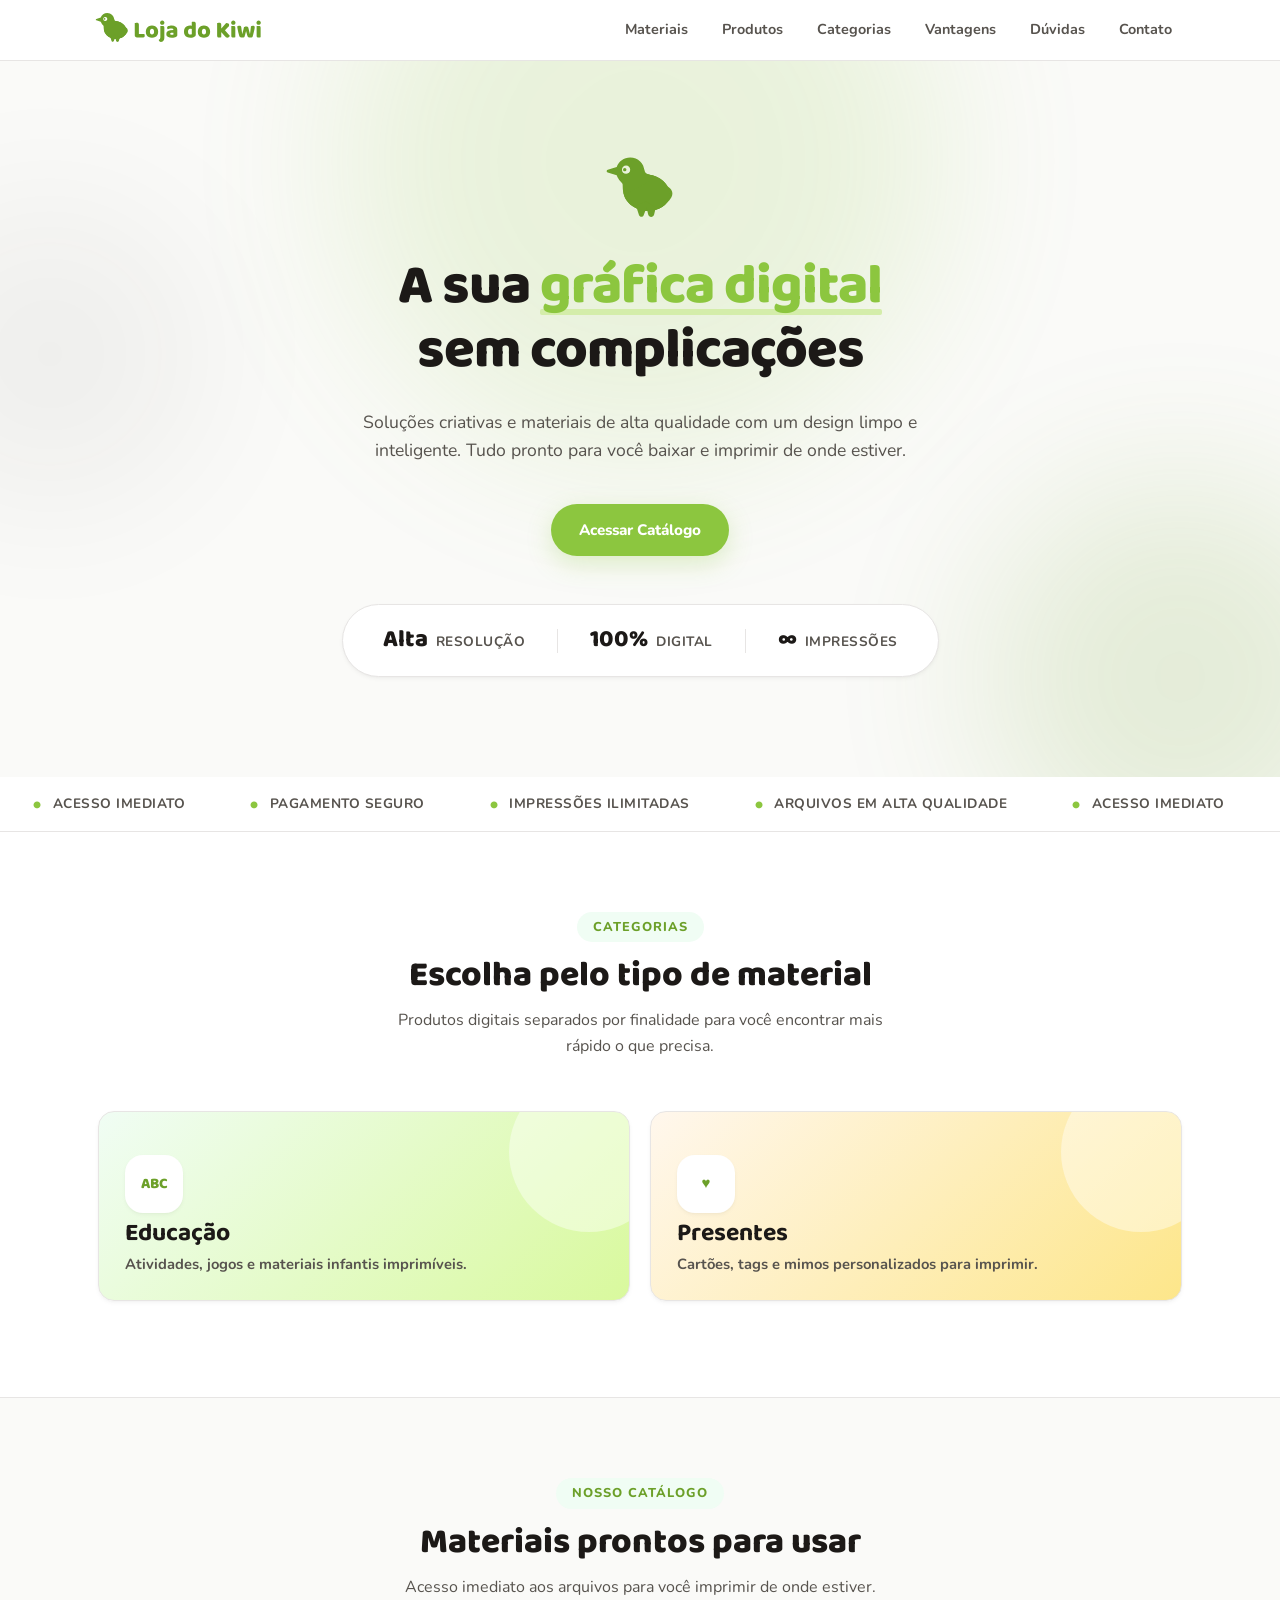
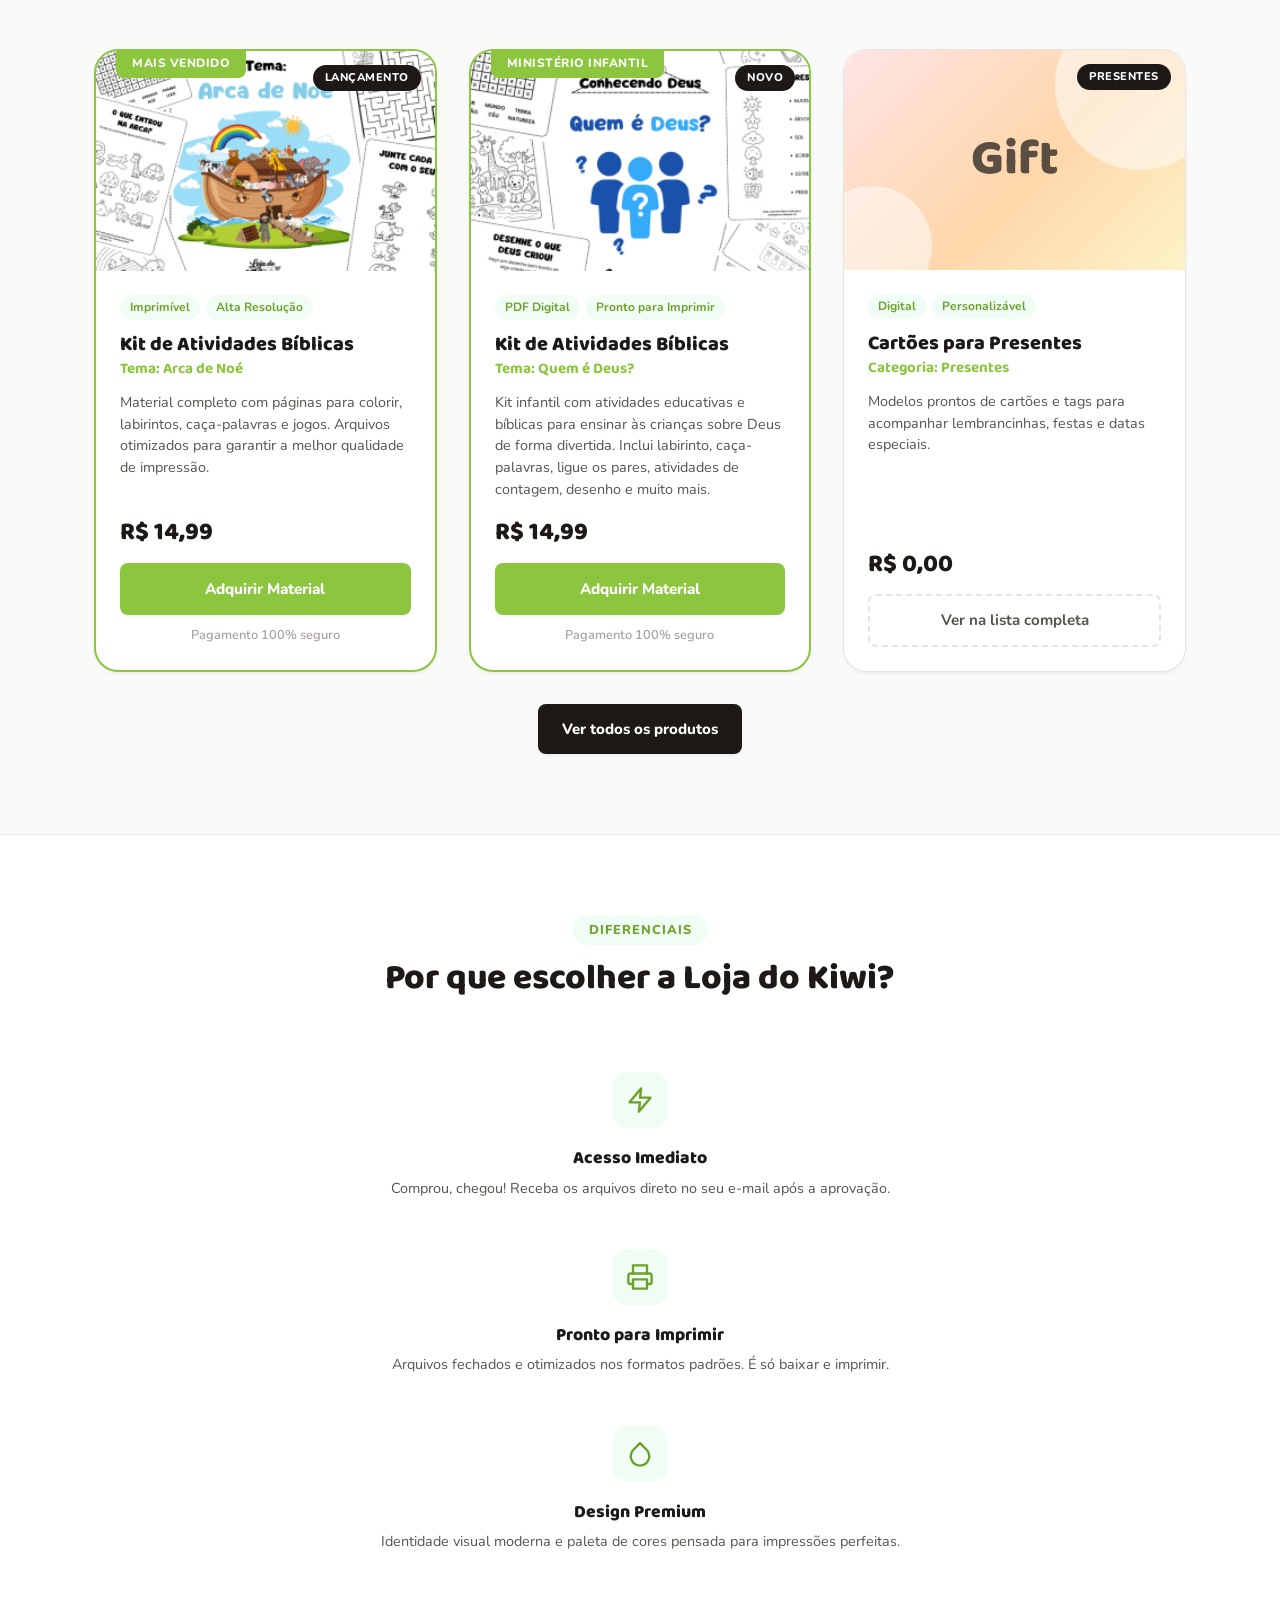
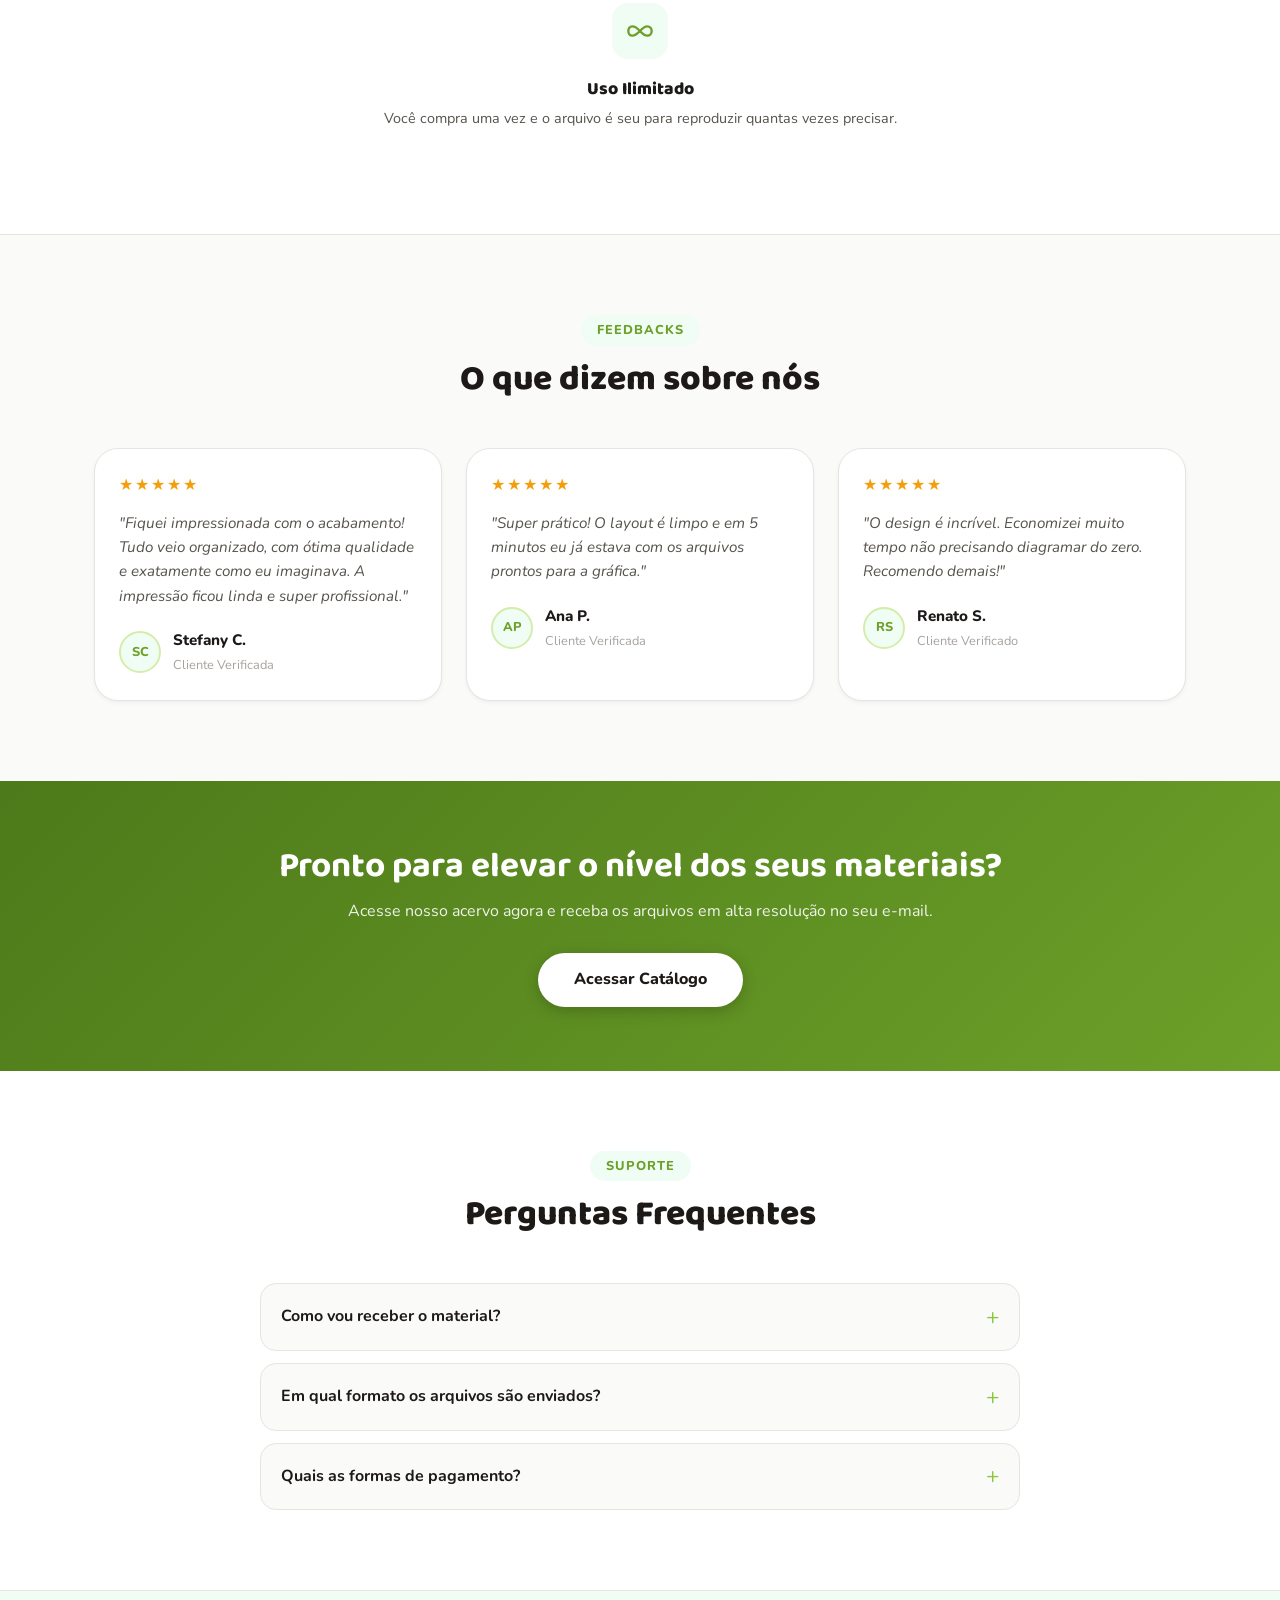
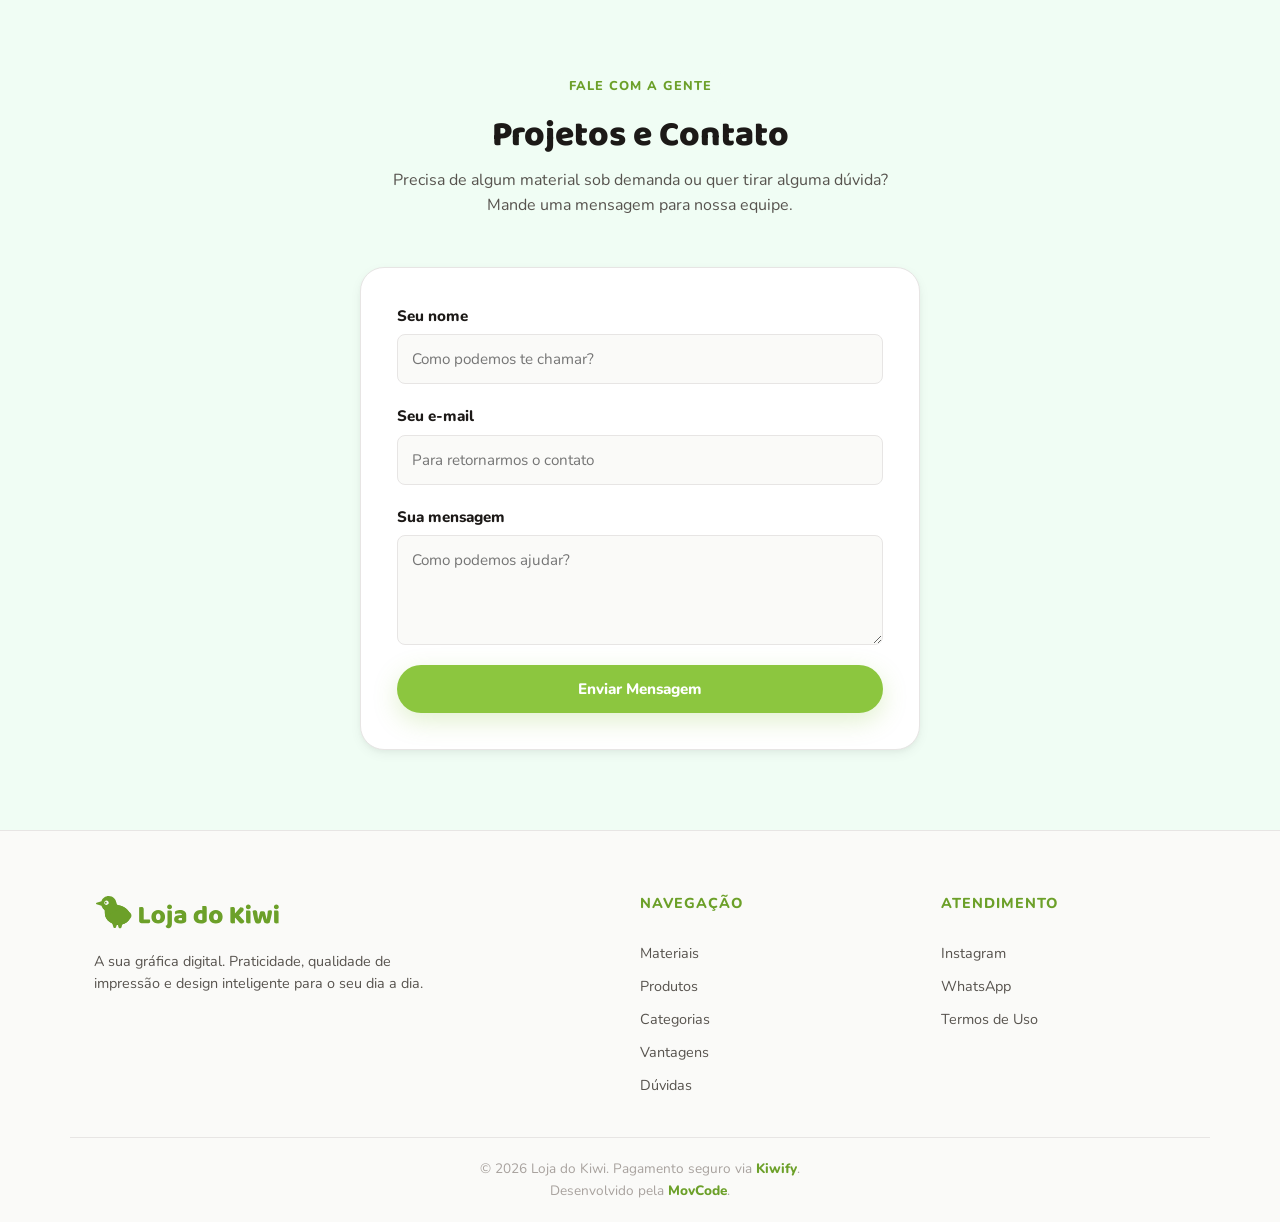
==== commit c877f9ce: "att" ====
--- a/index.html
+++ b/index.html
@@ -3,15 +3,13 @@
 <head>
     <meta charset="UTF-8">
     <meta name="viewport" content="width=device-width, initial-scale=1.0">
-
     <title>Loja do Kiwi | A sua gráfica digital</title>
-
-    <meta name="description" content="Materiais digitais criativos prontos para imprimir. Papelaria personalizada, atividades infantis, presentes e muito mais.">
-
-    <link rel="icon" type="image/svg+xml" href="pin.svg">
+    <link rel="icon" type="image/svg+xml" href="imagens/pin.svg">
     <link rel="preconnect" href="https://fonts.googleapis.com">
     <link rel="preconnect" href="https://fonts.gstatic.com" crossorigin>
-    <link href="https://fonts.googleapis.com/css2?family=Baloo+2:wght@400;500;600;700;800&family=Nunito:wght@400;500;600;700;800&display=swap" rel="stylesheet">
+    <link rel="preload" as="style" href="https://fonts.googleapis.com/css2?family=Baloo+2:wght@400;500;600;700;800&family=Nunito:wght@400;500;600;700;800&display=swap">
+    <link href="https://fonts.googleapis.com/css2?family=Baloo+2:wght@400;500;600;700;800&family=Nunito:wght@400;500;600;700;800&display=swap" rel="stylesheet" media="print" onload="this.media='all'">
+    <noscript><link href="https://fonts.googleapis.com/css2?family=Baloo+2:wght@400;500;600;700;800&family=Nunito:wght@400;500;600;700;800&display=swap" rel="stylesheet"></noscript>
     <link rel="stylesheet" href="style.css">
 </head>
 <body>
@@ -19,7 +17,7 @@
     <header>
         <div class="container header-container">
             <div class="logo">
-                <a href="#"><img src="logo.svg" alt="Loja do Kiwi" class="logo-img"></a>
+                <a href="#"><img src="imagens/logo.svg" alt="Loja do Kiwi" class="logo-img"></a>
             </div>
             <button class="menu-toggle" id="menuToggle">
                 <svg width="24" height="24" viewBox="0 0 24 24" fill="none" stroke="currentColor" stroke-width="2" stroke-linecap="round" stroke-linejoin="round"><line x1="3" y1="12" x2="21" y2="12"></line><line x1="3" y1="6" x2="21" y2="6"></line><line x1="3" y1="18" x2="21" y2="18"></line></svg>
@@ -43,7 +41,7 @@
         </div>
         <div class="container hero-content-centered">
             
-            <img src="kiwi.svg" alt="Loja do Kiwi" class="hero-logo-main">
+            <img src="imagens/kiwi.svg" alt="Loja do Kiwi" class="hero-logo-main">
 
             <h1>A sua <span class="highlight">gráfica digital</span><br>sem complicações</h1>
             <p>Soluções criativas e materiais de alta qualidade com um design limpo e inteligente. Tudo pronto para você baixar e imprimir de onde estiver.</p>
@@ -137,7 +135,7 @@
                 <span class="section-label">Diferenciais</span>
                 <h2>Por que escolher a Loja do Kiwi?</h2>
             </div>
-            <div class="grid-vantagens">
+            <div class="grd-vantagens">  
                 <div class="item-vantagem">
                     <div class="icon-box">
                         <svg width="28" height="28" viewBox="0 0 24 24" fill="none" stroke="currentColor" stroke-width="2" stroke-linecap="round" stroke-linejoin="round"><polygon points="13 2 3 14 12 14 11 22 21 10 12 10 13 2"></polygon></svg>
@@ -275,7 +273,7 @@
     <footer>
         <div class="container footer-content">
             <div class="footer-logo">
-                <img src="logo.svg" alt="Loja do Kiwi" class="footer-logo-img">
+                <img src="imagens/logo.svg" alt="Loja do Kiwi" class="footer-logo-img">
                 <p>A sua gráfica digital. Praticidade, qualidade de impressão e design inteligente para o seu dia a dia.</p>
             </div>
             <div class="footer-links">
@@ -296,12 +294,13 @@
         <div class="footer-bottom">
             <div class="container">
                 <p>&copy; 2026 Loja do Kiwi. Pagamento seguro via <a href="https://kiwify.com.br/" target="_blank" style="color: var(--kiwi-dark); text-decoration: none; font-weight: 800;">Kiwify</a>.</p>
+                <p>Desenvolvido pela <a href="https://movcode.com.br/" target="_blank" style="color: var(--kiwi-dark); text-decoration: none; font-weight: 800;">MovCode</a>.</p>
             </div>
         </div>
     </footer>
  
-    <script src="produtos.js"></script>
-    <script src="catalogo.js"></script>
+    <script src="produtos.js" defer></script>
+    <script src="catalogo.js" defer></script>
     <script>
         const menuToggle = document.getElementById('menuToggle');
         const navMenu = document.getElementById('navMenu');
--- a/style.css
+++ b/style.css
@@ -843,10 +843,111 @@
     color: var(--text-light);
     max-width: 520px;
 }
-
-/* =========================================
-   VANTAGENS
-========================================= */
+
+.pagina-produtos .catalogo-completo {
+    background: var(--white);
+}
+
+.pagina-produtos .grid-produtos {
+    grid-template-columns: repeat(auto-fill, minmax(180px, 1fr));
+    gap: 22px;
+    align-items: start;
+}
+
+.produto-catalogo {
+    background: var(--white);
+    border: 1px solid var(--border-color);
+    border-radius: var(--radius-sm);
+    overflow: hidden;
+    box-shadow: var(--shadow-sm);
+    transition: transform 0.25s ease, box-shadow 0.25s ease;
+}
+
+.produto-catalogo:hover {
+    transform: translateY(-3px);
+    box-shadow: var(--shadow-md);
+}
+
+.catalogo-capa .capa-produto {
+    aspect-ratio: 1 / 1;
+    height: auto;
+    min-height: 0;
+}
+
+.catalogo-capa .capa-produto img {
+    object-fit: cover;
+}
+
+.catalogo-capa .cover-title {
+    font-size: 2rem;
+    max-width: 92%;
+    text-align: center;
+    overflow-wrap: anywhere;
+}
+
+.catalogo-info {
+    padding: 12px 14px 16px;
+    text-align: center;
+}
+
+.catalogo-info h3 {
+    font-family: 'Nunito', sans-serif;
+    font-size: 0.95rem;
+    line-height: 1.25;
+    font-weight: 700;
+    margin-bottom: 3px;
+    min-height: 38px;
+    display: flex;
+    align-items: center;
+    justify-content: center;
+}
+
+.catalogo-subtitulo {
+    color: var(--text-light);
+    font-size: 0.74rem;
+    line-height: 1.25;
+    min-height: 18px;
+    margin-bottom: 9px;
+}
+
+.catalogo-info .preco-produto {
+    font-size: 1.08rem;
+    margin-bottom: 14px;
+}
+
+.btn-catalogo {
+    display: inline-flex;
+    align-items: center;
+    justify-content: center;
+    min-height: 28px;
+    width: 100%;
+    border-radius: 999px;
+    background: var(--kiwi-green);
+    color: var(--white);
+    text-decoration: none;
+    font-size: 0.82rem;
+    line-height: 1.1;
+    font-weight: 800;
+    padding: 7px 10px;
+    transition: background 0.2s ease, transform 0.2s ease;
+}
+
+.btn-catalogo:hover {
+    background: var(--kiwi-dark);
+    transform: translateY(-1px);
+}
+
+.btn-catalogo-secundario {
+    background: var(--text-main);
+}
+
+.btn-catalogo-secundario:hover {
+    background: var(--kiwi-deeper);
+}
+
+/* =========================================
+   VANTAGENS
+========================================= */
 .vantagens {
     background: var(--white);
     border-top: 1px solid var(--border-color);
@@ -1321,6 +1422,62 @@
         margin-bottom: 8px;
     }
 
+    .pagina-produtos .catalogo-completo {
+        padding: 36px 0 56px;
+    }
+
+    .pagina-produtos .grid-produtos {
+        grid-template-columns: repeat(2, minmax(0, 1fr));
+        gap: 14px;
+    }
+
+    .pagina-produtos .categoria-produtos + .categoria-produtos {
+        margin-top: 42px;
+    }
+
+    .pagina-produtos .categoria-heading {
+        margin-bottom: 18px;
+    }
+
+    .produto-catalogo {
+        border-radius: 7px;
+    }
+
+    .catalogo-capa .cover-title {
+        font-size: 1.35rem;
+    }
+
+    .catalogo-info {
+        padding: 10px 8px 12px;
+    }
+
+    .catalogo-info h3 {
+        font-size: 0.82rem;
+        min-height: 42px;
+        margin-bottom: 2px;
+    }
+
+    .catalogo-subtitulo {
+        font-size: 0.68rem;
+        min-height: 18px;
+        margin-bottom: 8px;
+    }
+
+    .catalogo-info .preco-produto {
+        font-size: 1rem;
+        margin-bottom: 10px;
+    }
+
+    .btn-catalogo {
+        min-height: 30px;
+        font-size: 0.72rem;
+        padding: 7px 8px;
+    }
+
+    .produto-catalogo:hover {
+        transform: none;
+    }
+
     .grid-vantagens { grid-template-columns: 1fr; gap: 16px; }
     .item-vantagem { padding: 20px 16px; }
 
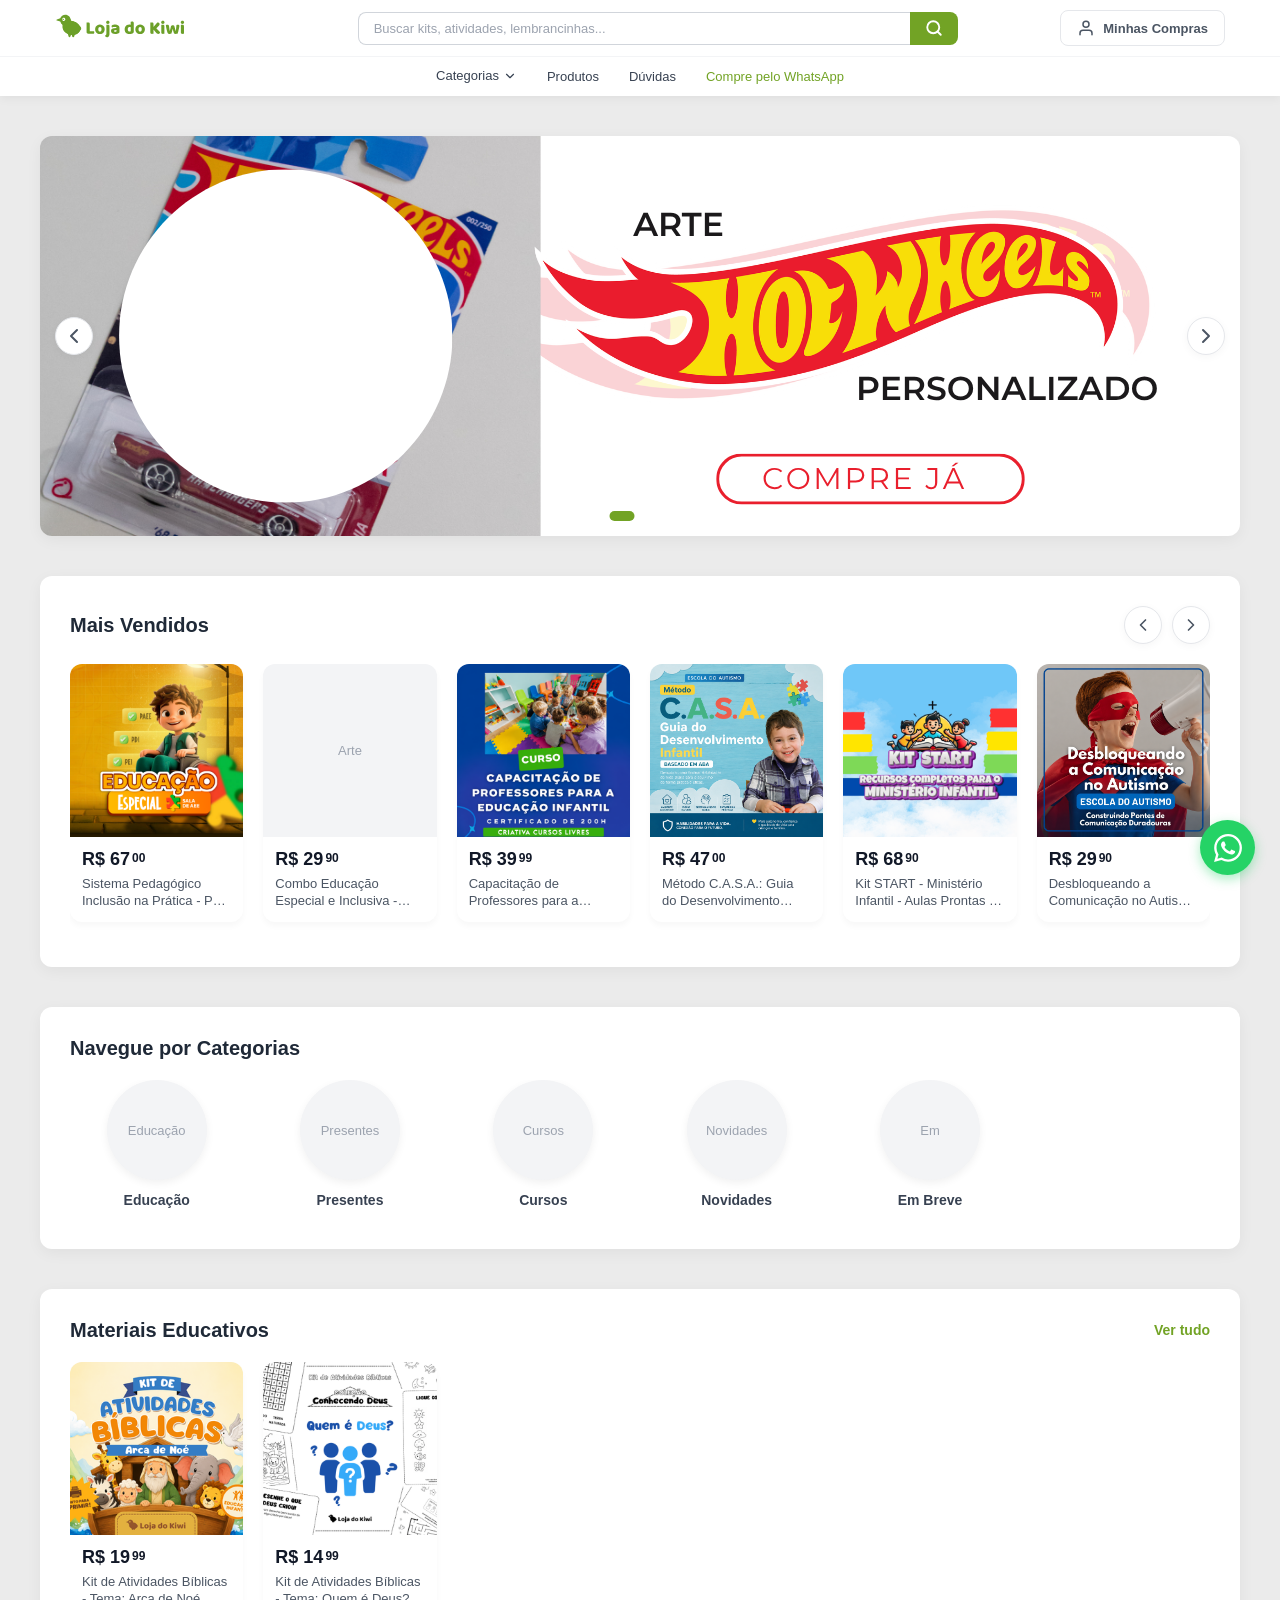
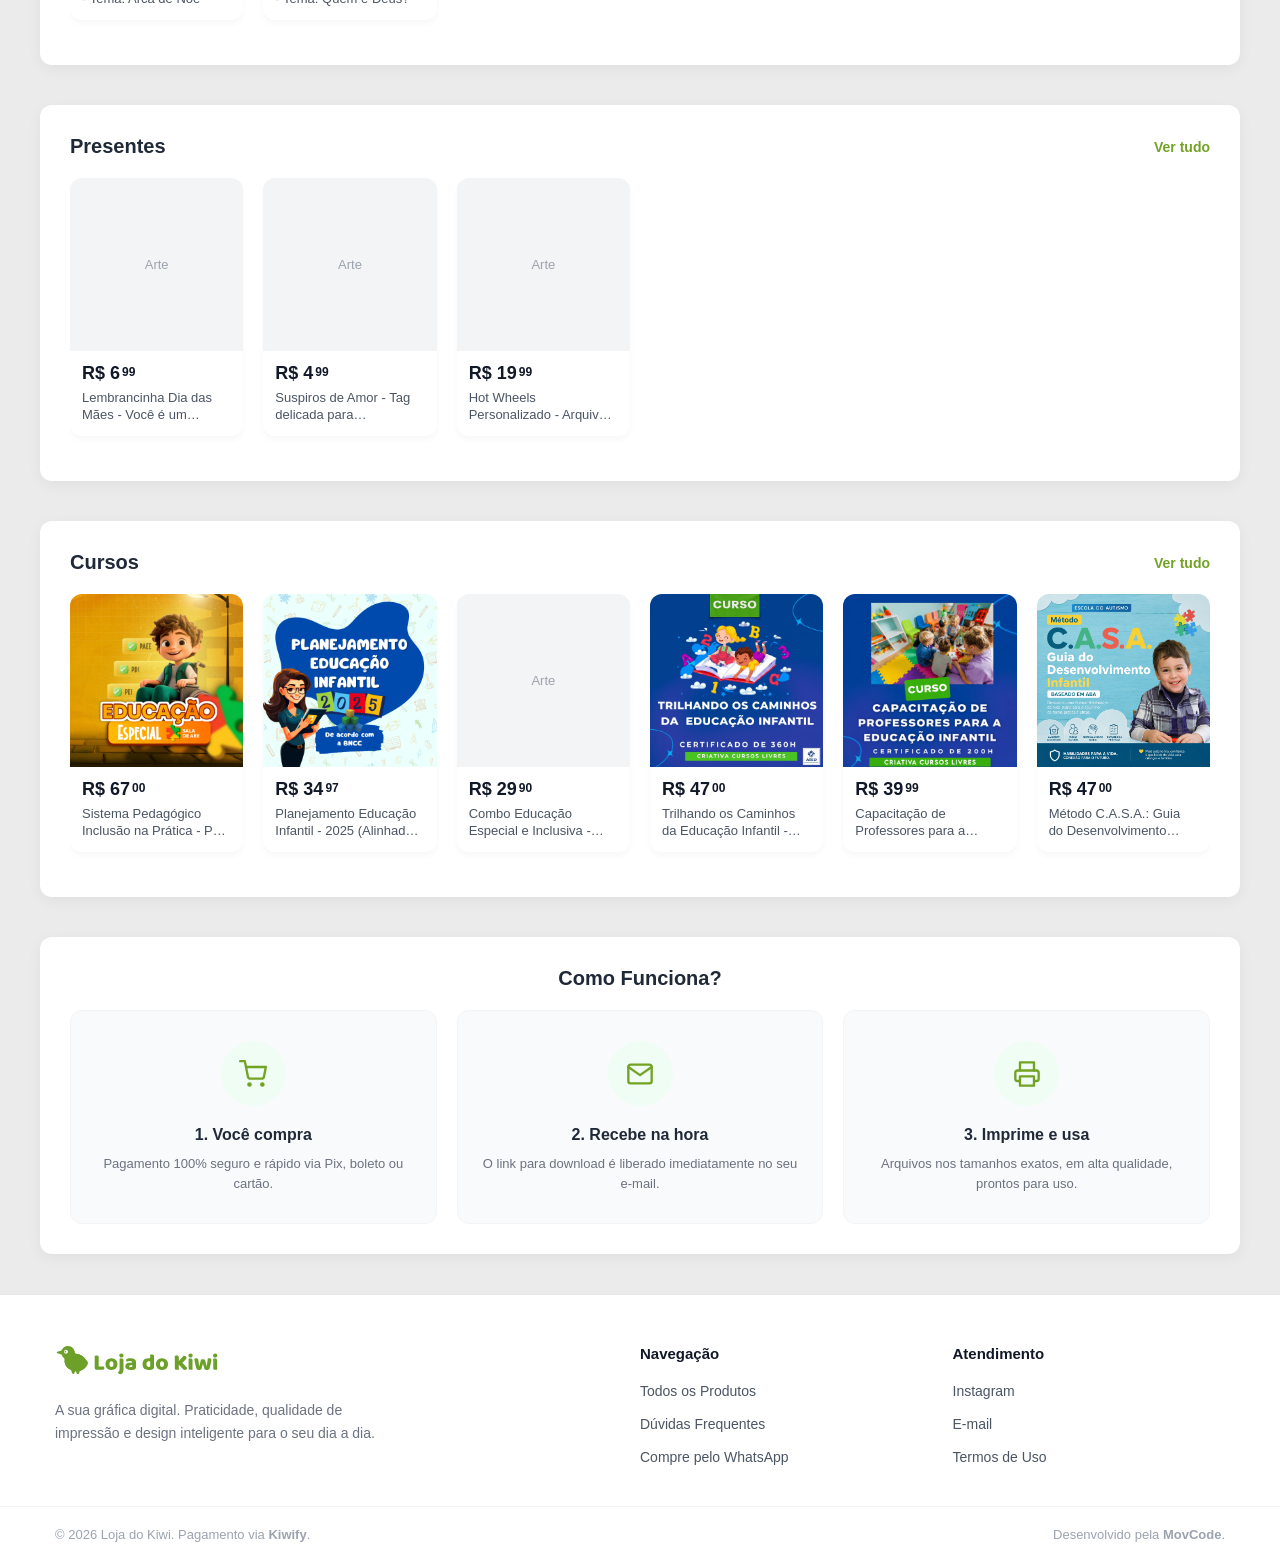
==== commit 85dacec7: "Ajustes finais da Loja do Kiwi" ====
--- a/index.html
+++ b/index.html
@@ -1,320 +1,193 @@
-<!DOCTYPE html>
-<html lang="pt-BR">
-<head>
-    <meta charset="UTF-8">
-    <meta name="viewport" content="width=device-width, initial-scale=1.0">
-    <title>Loja do Kiwi | A sua gráfica digital</title>
-    <link rel="icon" type="image/svg+xml" href="imagens/pin.svg">
-    <link rel="preconnect" href="https://fonts.googleapis.com">
-    <link rel="preconnect" href="https://fonts.gstatic.com" crossorigin>
-    <link rel="preload" as="style" href="https://fonts.googleapis.com/css2?family=Baloo+2:wght@400;500;600;700;800&family=Nunito:wght@400;500;600;700;800&display=swap">
-    <link href="https://fonts.googleapis.com/css2?family=Baloo+2:wght@400;500;600;700;800&family=Nunito:wght@400;500;600;700;800&display=swap" rel="stylesheet" media="print" onload="this.media='all'">
-    <noscript><link href="https://fonts.googleapis.com/css2?family=Baloo+2:wght@400;500;600;700;800&family=Nunito:wght@400;500;600;700;800&display=swap" rel="stylesheet"></noscript>
-    <link rel="stylesheet" href="style.css">
-</head>
-<body>
- 
-    <header>
-        <div class="container header-container">
-            <div class="logo">
-                <a href="#"><img src="imagens/logo.svg" alt="Loja do Kiwi" class="logo-img"></a>
-            </div>
-            <button class="menu-toggle" id="menuToggle">
-                <svg width="24" height="24" viewBox="0 0 24 24" fill="none" stroke="currentColor" stroke-width="2" stroke-linecap="round" stroke-linejoin="round"><line x1="3" y1="12" x2="21" y2="12"></line><line x1="3" y1="6" x2="21" y2="6"></line><line x1="3" y1="18" x2="21" y2="18"></line></svg>
-            </button>
-            <nav id="navMenu">
-                <a href="#vitrine">Materiais</a>
-                <a href="produtos.html">Produtos</a>
-                <a href="#categorias">Categorias</a>
-                <a href="#vantagens">Vantagens</a>
-                <a href="#faq">Dúvidas</a>
-                <a href="#sugestoes">Contato</a> 
-            </nav>
-        </div>
-    </header>
- 
-    <section class="hero">
-        <div class="hero-shapes">
-            <div class="geo-shape geo-1"></div>
-            <div class="geo-shape geo-2"></div>
-            <div class="geo-shape geo-3"></div>
-        </div>
-        <div class="container hero-content-centered">
-            
-            <img src="imagens/kiwi.svg" alt="Loja do Kiwi" class="hero-logo-main">
-
-            <h1>A sua <span class="highlight">gráfica digital</span><br>sem complicações</h1>
-            <p>Soluções criativas e materiais de alta qualidade com um design limpo e inteligente. Tudo pronto para você baixar e imprimir de onde estiver.</p>
-            <div class="hero-actions">
-                <a href="#vitrine" class="btn-primary">Acessar Catálogo</a>
-            </div>
-            
-            <div class="hero-stats">
-                <div class="stat-item">
-                    <span class="stat-num">Alta</span>
-                    <span class="stat-label">Resolução</span>
-                </div>
-                <div class="divider"></div>
-                <div class="stat-item">
-                    <span class="stat-num">100%</span>
-                    <span class="stat-label">Digital</span>
-                </div>
-                <div class="divider"></div>
-                <div class="stat-item">
-                    <span class="stat-num">∞</span>
-                    <span class="stat-label">Impressões</span>
-                </div>
-            </div>
-        </div>
-    </section>
-
-
-    <div class="trust-bar">
-        <div class="trust-track">
-            <div class="trust-item">Acesso imediato</div>
-            <div class="trust-item">Pagamento seguro</div>
-            <div class="trust-item">Impressões ilimitadas</div>
-            <div class="trust-item">Arquivos em alta qualidade</div>
-            
-            <div class="trust-item">Acesso imediato</div>
-            <div class="trust-item">Pagamento seguro</div>
-            <div class="trust-item">Impressões ilimitadas</div>
-            <div class="trust-item">Arquivos em alta qualidade</div>
-
-            <div class="trust-item">Acesso imediato</div>
-            <div class="trust-item">Pagamento seguro</div>
-            <div class="trust-item">Impressões ilimitadas</div>
-            <div class="trust-item">Arquivos em alta qualidade</div>
-
-            <div class="trust-item">Acesso imediato</div>
-            <div class="trust-item">Pagamento seguro</div>
-            <div class="trust-item">Impressões ilimitadas</div>
-            <div class="trust-item">Arquivos em alta qualidade</div>
-        </div>
-    </div>
-
-    <section id="categorias" class="categorias">
-        <div class="container">
-            <div class="section-title">
-                <span class="section-label">Categorias</span>
-                <h2>Escolha pelo tipo de material</h2>
-                <p>Produtos digitais separados por finalidade para você encontrar mais rápido o que precisa.</p>
-            </div>
-            <div class="carousel-categorias" aria-label="Categorias de produtos">
-                <a href="produtos.html#educacao" class="categoria-card categoria-educacao">
-                    <span class="categoria-icone">ABC</span>
-                    <strong>Educação</strong>
-                    <small>Atividades, jogos e materiais infantis imprimíveis.</small>
-                </a>
-                <a href="produtos.html#presentes" class="categoria-card categoria-presentes">
-                    <span class="categoria-icone">♥</span>
-                    <strong>Presentes</strong>
-                    <small>Cartões, tags e mimos personalizados para imprimir.</small>
-                </a>
-            </div>
-        </div>
-    </section>
- 
-    <section id="vitrine" class="vitrine">
-        <div class="container">
-            <div class="section-title">
-                <span class="section-label">Nosso Catálogo</span>
-                <h2>Materiais prontos para usar</h2>
-                <p>Acesso imediato aos arquivos para você imprimir de onde estiver.</p>
-            </div>
-            <div id="produtos-destaque" class="grid-produtos"></div>
-            <div class="vitrine-actions">
-                <a href="produtos.html" class="btn-secondary">Ver todos os produtos</a>
-            </div>
-        </div>
-    </section>
- 
-    <section id="vantagens" class="vantagens">
-        <div class="container">
-            <div class="section-title">
-                <span class="section-label">Diferenciais</span>
-                <h2>Por que escolher a Loja do Kiwi?</h2>
-            </div>
-            <div class="grd-vantagens">  
-                <div class="item-vantagem">
-                    <div class="icon-box">
-                        <svg width="28" height="28" viewBox="0 0 24 24" fill="none" stroke="currentColor" stroke-width="2" stroke-linecap="round" stroke-linejoin="round"><polygon points="13 2 3 14 12 14 11 22 21 10 12 10 13 2"></polygon></svg>
-                    </div>
-                    <h3>Acesso Imediato</h3>
-                    <p>Comprou, chegou! Receba os arquivos direto no seu e-mail após a aprovação.</p>
-                </div>
-                <div class="item-vantagem">
-                    <div class="icon-box">
-                        <svg width="28" height="28" viewBox="0 0 24 24" fill="none" stroke="currentColor" stroke-width="2" stroke-linecap="round" stroke-linejoin="round"><polyline points="6 9 6 2 18 2 18 9"></polyline><path d="M6 18H4a2 2 0 0 1-2-2v-5a2 2 0 0 1 2-2h16a2 2 0 0 1 2 2v5a2 2 0 0 1-2 2h-2"></path><rect x="6" y="14" width="12" height="8"></rect></svg>
-                    </div>
-                    <h3>Pronto para Imprimir</h3>
-                    <p>Arquivos fechados e otimizados nos formatos padrões. É só baixar e imprimir.</p>
-                </div>
-                <div class="item-vantagem">
-                    <div class="icon-box">
-                        <svg width="28" height="28" viewBox="0 0 24 24" fill="none" stroke="currentColor" stroke-width="2" stroke-linecap="round" stroke-linejoin="round"><path d="M12 2.69l5.66 5.66a8 8 0 1 1-11.31 0z"></path></svg>
-                    </div>
-                    <h3>Design Premium</h3>
-                    <p>Identidade visual moderna e paleta de cores pensada para impressões perfeitas.</p>
-                </div>
-                <div class="item-vantagem">
-                    <div class="icon-box">
-                        <svg width="28" height="28" viewBox="0 0 24 24" fill="none" stroke="currentColor" stroke-width="2" stroke-linecap="round" stroke-linejoin="round"><path d="M18.178 8c5.096 0 5.096 8 0 8-5.095 0-7.133-8-12.739-8-4.585 0-4.585 8 0 8 5.606 0 7.644-8 12.739-8z"></path></svg>
-                    </div>
-                    <h3>Uso Ilimitado</h3>
-                    <p>Você compra uma vez e o arquivo é seu para reproduzir quantas vezes precisar.</p>
-                </div>
-            </div>
-        </div>
-    </section>
- 
-    <section class="depoimentos">
-        <div class="container">
-            <div class="section-title">
-                <span class="section-label">Feedbacks</span>
-                <h2>O que dizem sobre nós</h2>
-            </div>
-            <div class="grid-depoimentos">
-                <div class="card-depoimento">
-                    <div class="estrelas">★★★★★</div>
-                    <p>"Fiquei impressionada com o acabamento! Tudo veio organizado, com ótima qualidade e exatamente como eu imaginava. A impressão ficou linda e super profissional."</p>
-                    <div class="autor">
-                        <div class="avatar">SC</div>
-                        <div>
-                            <strong>Stefany C.</strong>
-                            <span>Cliente Verificada</span>
-                        </div>
-                    </div>
-                </div>
-                <div class="card-depoimento">
-                    <div class="estrelas">★★★★★</div>
-                    <p>"Super prático! O layout é limpo e em 5 minutos eu já estava com os arquivos prontos para a gráfica."</p>
-                    <div class="autor">
-                        <div class="avatar">AP</div>
-                        <div>
-                            <strong>Ana P.</strong>
-                            <span>Cliente Verificada</span>
-                        </div>
-                    </div>
-                </div>
-                <div class="card-depoimento">
-                    <div class="estrelas">★★★★★</div>
-                    <p>"O design é incrível. Economizei muito tempo não precisando diagramar do zero. Recomendo demais!"</p>
-                    <div class="autor">
-                        <div class="avatar">RS</div>
-                        <div>
-                            <strong>Renato S.</strong>
-                            <span>Cliente Verificado</span>
-                        </div>
-                    </div>
-                </div>
-            </div>
-        </div>
-    </section>
- 
-    <section class="cta-banner">
-        <div class="container">
-            <div class="cta-content">
-                <h2>Pronto para elevar o nível dos seus materiais?</h2>
-                <p>Acesse nosso acervo agora e receba os arquivos em alta resolução no seu e-mail.</p>
-                <a href="https://pay.kiwify.com.br/ZAxsAjo" class="btn-cta-white" target="_blank">Acessar Catálogo</a>
-            </div>
-        </div>
-    </section>
- 
-    <section id="faq" class="faq">
-        <div class="container">
-            <div class="section-title">
-                <span class="section-label">Suporte</span>
-                <h2>Perguntas Frequentes</h2>
-            </div>
-            <div class="faq-lista">
-                <details>
-                    <summary>Como vou receber o material?</summary>
-                    <p>Você receberá um e-mail com o link para baixar seus arquivos em alta resolução imediatamente após a confirmação do pagamento.</p>
-                </details>
-                <details>
-                    <summary>Em qual formato os arquivos são enviados?</summary>
-                    <p>Trabalhamos principalmente com arquivos em PDF otimizados para impressão (CMYK/RGB), garantindo que nada saia do lugar na hora de imprimir.</p>
-                </details>
-                <details>
-                    <summary>Quais as formas de pagamento?</summary>
-                    <p>Aceitamos PIX, cartão de crédito e boleto bancário através de um checkout 100% seguro.</p>
-                </details>
-            </div>
-        </div>
-    </section>
- 
-    <section id="sugestoes" class="sugestoes">
-        <div class="container">
-            <div class="section-title">
-                <span class="section-label">Fale com a gente</span>
-                <h2>Projetos e Contato</h2>
-                <p>Precisa de algum material sob demanda ou quer tirar alguma dúvida? Mande uma mensagem para nossa equipe.</p>
-            </div>
-            <form class="form-sugestoes" onsubmit="event.preventDefault(); alert('Mensagem enviada com sucesso!');">
-                <div class="input-group">
-                    <label for="nome">Seu nome</label>
-                    <input type="text" id="nome" placeholder="Como podemos te chamar?" required>
-                </div>
-                <div class="input-group">
-                    <label for="email">Seu e-mail</label>
-                    <input type="email" id="email" placeholder="Para retornarmos o contato" required>
-                </div>
-                <div class="input-group">
-                    <label for="mensagem">Sua mensagem</label>
-                    <textarea id="mensagem" rows="4" placeholder="Como podemos ajudar?" required></textarea>
-                </div>
-                <button type="submit" class="btn-primary" style="width: 100%; border: none; cursor: pointer; justify-content: center;">Enviar Mensagem</button>
-            </form>
-        </div>
-    </section>
-
-    <footer>
-        <div class="container footer-content">
-            <div class="footer-logo">
-                <img src="imagens/logo.svg" alt="Loja do Kiwi" class="footer-logo-img">
-                <p>A sua gráfica digital. Praticidade, qualidade de impressão e design inteligente para o seu dia a dia.</p>
-            </div>
-            <div class="footer-links">
-                <h4>Navegação</h4>
-                <a href="#vitrine">Materiais</a>
-                <a href="produtos.html">Produtos</a>
-                <a href="#categorias">Categorias</a>
-                <a href="#vantagens">Vantagens</a>
-                <a href="#faq">Dúvidas</a>
-            </div>
-            <div class="footer-links">
-                <h4>Atendimento</h4>
-                <a href="https://www.instagram.com/kiq.ham" target="_blank">Instagram</a>
-                <a href="https://wa.me/5516982157266?text=Ol%C3%A1!%20Vim%20pelo%20site%20da%20Loja%20do%20Kiwi%20e%20tenho%20uma%20d%C3%BAvida%3A" target="_blank">WhatsApp</a>
-                <a href="termosdeuso.html">Termos de Uso</a>
-            </div>
-        </div>
-        <div class="footer-bottom">
-            <div class="container">
-                <p>&copy; 2026 Loja do Kiwi. Pagamento seguro via <a href="https://kiwify.com.br/" target="_blank" style="color: var(--kiwi-dark); text-decoration: none; font-weight: 800;">Kiwify</a>.</p>
-                <p>Desenvolvido pela <a href="https://movcode.com.br/" target="_blank" style="color: var(--kiwi-dark); text-decoration: none; font-weight: 800;">MovCode</a>.</p>
-            </div>
-        </div>
-    </footer>
- 
-    <script src="produtos.js" defer></script>
-    <script src="catalogo.js" defer></script>
-    <script>
-        const menuToggle = document.getElementById('menuToggle');
-        const navMenu = document.getElementById('navMenu');
-
-        menuToggle.addEventListener('click', () => {
-            navMenu.classList.toggle('active');
-        });
-
-        navMenu.querySelectorAll('a').forEach(link => {
-            link.addEventListener('click', () => {
-                navMenu.classList.remove('active');
-            });
-        });
-    </script>
-
-</body>
-</html>
+<!DOCTYPE html>
+<html lang="pt-BR">
+<head>
+  <meta charset="UTF-8">
+  <meta name="viewport" content="width=device-width, initial-scale=1.0">
+  <title>Loja do Kiwi</title>
+  <link rel="stylesheet" href="style.css">
+</head>
+<body>
+
+  <header class="header-kiwi">
+    <div class="header-principal">
+      
+      <a href="index.html" class="logo" aria-label="Ir para a Página Inicial">
+        <img src="imagens/logo.svg" alt="Loja do Kiwi" class="logo-img">
+      </a>
+
+      <div class="busca-container">
+        <input type="text" class="input-busca" placeholder="Buscar kits, atividades, lembrancinhas..." autocomplete="off">
+        <button class="btn-busca" aria-label="Buscar">
+          <svg viewBox="0 0 24 24" width="18" height="18" fill="none" stroke="currentColor" stroke-width="2.5" stroke-linecap="round" stroke-linejoin="round">
+            <circle cx="11" cy="11" r="8"></circle>
+            <line x1="21" y1="21" x2="16.65" y2="16.65"></line>
+          </svg>
+        </button>
+      </div>
+
+      <button type="button" id="btn-menu" class="btn-menu-mobile">
+        <span class="linha linha-1"></span>
+        <span class="linha linha-2"></span>
+        <span class="linha linha-3"></span>
+      </button>
+
+      <div class="header-acoes">
+        <a href="https://dashboard.kiwify.com.br/" target="_blank" class="btn-compras">
+          <svg viewBox="0 0 24 24" width="18" height="18" fill="none" stroke="currentColor" stroke-width="2" stroke-linecap="round" stroke-linejoin="round"><path d="M20 21v-2a4 4 0 0 0-4-4H8a4 4 0 0 0-4 4v2"></path><circle cx="12" cy="7" r="4"></circle></svg>
+          Minhas Compras
+        </a>
+      </div>
+    </div>
+
+    <nav id="menu-navegacao" class="nav-categorias">
+      <ul>
+        <li class="item-dropdown" id="btn-dropdown">
+          <a href="#" class="link-menu link-dropdown">
+            Categorias
+            <svg viewBox="0 0 24 24" width="14" height="14" fill="none" stroke="currentColor" stroke-width="2" stroke-linecap="round" stroke-linejoin="round" class="icone-seta">
+              <polyline points="6 9 12 15 18 9"></polyline>
+            </svg>
+          </a>
+          <div class="conteudo-dropdown">
+            <a href="produtos.html?cat=kits">Kits Educativos</a>
+            <a href="produtos.html?cat=lembrancinhas">Lembrancinhas</a>
+            <a href="produtos.html?cat=datas">Datas Comemorativas</a>
+            <a href="produtos.html?cat=cristaos">Arquivos Cristãos</a>
+          </div>
+        </li>
+        <li><a href="produtos.html" class="link-menu">Produtos</a></li>
+        <li><a href="duvidas.html" class="link-menu">Dúvidas</a></li>
+        <li>
+          <a href="https://wa.me/5516982157266?text=Oi!%20Gostaria%20de%20comprar%20um%20produto%20direto%20pelo%20WhatsApp." target="_blank" class="link-menu" style="color: var(--verde-kiwi);">
+            Compre pelo WhatsApp
+          </a>
+        </li>
+      </ul>
+    </nav>
+  </header>
+
+  <section class="carrossel-loja">
+    <div class="carrossel-container">
+  
+      <div class="carrossel-track" id="track">
+        <a href="#" class="carrossel-slide banner-1"></a>
+        <a href="#" class="carrossel-slide banner-2"></a>
+        <a href="#" class="carrossel-slide banner-3"><span>Banner 3 - 1200x400px</span></a>
+      </div>
+
+      <button type="button" class="seta-carrossel seta-esq" id="btn-esq" aria-label="Banner anterior">
+        <svg viewBox="0 0 24 24" width="24" height="24" fill="none" stroke="currentColor" stroke-width="2" stroke-linecap="round" stroke-linejoin="round"><polyline points="15 18 9 12 15 6"></polyline></svg>
+      </button>
+      <button type="button" class="seta-carrossel seta-dir" id="btn-dir" aria-label="Próximo banner">
+        <svg viewBox="0 0 24 24" width="24" height="24" fill="none" stroke="currentColor" stroke-width="2" stroke-linecap="round" stroke-linejoin="round"><polyline points="9 18 15 12 9 6"></polyline></svg>
+      </button>
+
+      <div class="carrossel-indicadores" id="indicadores">
+        <button type="button" class="bolinha ativa" data-index="0" aria-label="Banner 1"></button>
+        <button type="button" class="bolinha" data-index="1" aria-label="Banner 2"></button>
+        <button type="button" class="bolinha" data-index="2" aria-label="Banner 3"></button>
+      </div>
+
+    </div>
+  </section>
+
+  <section class="bloco-categoria">
+    <div class="bloco-header">
+      <h2 class="bloco-titulo">Mais Vendidos</h2>
+      <div class="controles-slider">
+        <button type="button" class="btn-seta-prod btn-seta-esq" aria-label="Anterior">
+          <svg viewBox="0 0 24 24" width="20" height="20" fill="none" stroke="currentColor" stroke-width="2" stroke-linecap="round" stroke-linejoin="round"><polyline points="15 18 9 12 15 6"></polyline></svg>
+        </button>
+        <button type="button" class="btn-seta-prod btn-seta-dir" aria-label="Próximo">
+          <svg viewBox="0 0 24 24" width="20" height="20" fill="none" stroke="currentColor" stroke-width="2" stroke-linecap="round" stroke-linejoin="round"><polyline points="9 18 15 12 9 6"></polyline></svg>
+        </button>
+      </div>
+    </div>
+    <div class="slider-produtos-container">
+      <div class="slider-produtos" id="produtos-mais-vendidos"></div>
+    </div>
+  </section>
+
+  <section class="bloco-categoria">
+    <div class="bloco-header">
+      <h2 class="bloco-titulo">Navegue por Categorias</h2>
+    </div>
+    <div class="slider-produtos-container">
+      <div class="slider-categorias" id="vitrine-categorias-home"></div>
+    </div>
+  </section>
+
+  <div id="container-categorias-dinamicas"></div>
+
+  <section class="bloco-categoria">
+    <div class="bloco-header" style="justify-content: center;">
+      <h2 class="bloco-titulo">Como Funciona?</h2>
+    </div>
+    <div class="passo-a-passo-container">
+      <div class="card-passo">
+        <div class="icone-passo">
+          <svg viewBox="0 0 24 24" width="28" height="28" fill="none" stroke="currentColor" stroke-width="2" stroke-linecap="round" stroke-linejoin="round"><circle cx="9" cy="21" r="1"></circle><circle cx="20" cy="21" r="1"></circle><path d="M1 1h4l2.68 13.39a2 2 0 0 0 2 1.61h9.72a2 2 0 0 0 2-1.61L23 6H6"></path></svg>
+        </div>
+        <h3 class="titulo-passo">1. Você compra</h3>
+        <p class="texto-passo">Pagamento 100% seguro e rápido via Pix, boleto ou cartão.</p>
+      </div>
+      <div class="card-passo">
+        <div class="icone-passo">
+          <svg viewBox="0 0 24 24" width="28" height="28" fill="none" stroke="currentColor" stroke-width="2" stroke-linecap="round" stroke-linejoin="round"><path d="M4 4h16c1.1 0 2 .9 2 2v12c0 1.1-.9 2-2 2H4c-1.1 0-2-.9-2-2V6c0-1.1.9-2 2-2z"></path><polyline points="22,6 12,13 2,6"></polyline></svg>
+        </div>
+        <h3 class="titulo-passo">2. Recebe na hora</h3>
+        <p class="texto-passo">O link para download é liberado imediatamente no seu e-mail.</p>
+      </div>
+      <div class="card-passo">
+        <div class="icone-passo">
+          <svg viewBox="0 0 24 24" width="28" height="28" fill="none" stroke="currentColor" stroke-width="2" stroke-linecap="round" stroke-linejoin="round"><polyline points="6 9 6 2 18 2 18 9"></polyline><path d="M6 18H4a2 2 0 0 1-2-2v-5a2 2 0 0 1 2-2h16a2 2 0 0 1 2 2v5a2 2 0 0 1-2 2h-2"></path><rect x="6" y="14" width="12" height="8"></rect></svg>
+        </div>
+        <h3 class="titulo-passo">3. Imprime e usa</h3>
+        <p class="texto-passo">Arquivos nos tamanhos exatos, em alta qualidade, prontos para uso.</p>
+      </div>
+    </div>
+  </section>
+
+  <footer class="rodape-kiwi">
+    <div class="rodape-container">
+      <div class="rodape-coluna rodape-sobre">
+        <a href="index.html" class="rodape-logo logo-rodape">
+          <img src="imagens/logo.svg" alt="Loja do Kiwi" class="logo-img">
+        </a>
+        <p class="rodape-desc">A sua gráfica digital. Praticidade, qualidade de impressão e design inteligente para o seu dia a dia.</p>
+      </div>
+      <div class="rodape-coluna">
+        <h3 class="rodape-titulo">Navegação</h3>
+        <ul class="rodape-links">
+          <li><a href="produtos.html">Todos os Produtos</a></li>
+          <li><a href="duvidas.html">Dúvidas Frequentes</a></li>
+          <li><a href="https://wa.me/5516982157266" target="_blank">Compre pelo WhatsApp</a></li>
+        </ul>
+      </div>
+      <div class="rodape-coluna">
+        <h3 class="rodape-titulo">Atendimento</h3>
+        <ul class="rodape-links">
+          <li><a href="https://www.instagram.com/alojadokiwi/" target="_blank">Instagram</a></li>
+          <li><a href="mailto:contato@lojakiwi.com.br">E-mail</a></li>
+          <li><a href="termos-de-uso.html">Termos de Uso</a></li>
+        </ul>
+      </div>
+    </div>
+    <div class="rodape-bottom">
+      <div class="rodape-bottom-container">
+        <p>&copy; 2026 Loja do Kiwi. Pagamento via <a href="https://kiwify.com.br/" target="_blank" class="link-rodape-bottom"><strong>Kiwify</strong></a>.</p>
+        <p>Desenvolvido pela <a href="https://movcode.com.br/" target="_blank" class="link-rodape-bottom"><strong>MovCode</strong></a>.</p>
+      </div>
+    </div>
+  </footer>
+
+  <a href="https://wa.me/5516982157266" target="_blank" class="btn-whatsapp" aria-label="Falar no WhatsApp">
+    <svg xmlns="http://www.w3.org/2000/svg" viewBox="0 0 24 24" width="28" height="28" fill="currentColor">
+      <path d="M17.472 14.382c-.297-.149-1.758-.867-2.03-.967-.273-.099-.471-.148-.67.15-.197.297-.767.966-.94 1.164-.173.199-.347.223-.644.075-.297-.15-1.255-.463-2.39-1.475-.883-.788-1.48-1.761-1.653-2.059-.173-.297-.018-.458.13-.606.134-.133.298-.347.446-.52.149-.174.198-.298.298-.497.099-.198.05-.371-.025-.52-.075-.149-.669-1.612-.916-2.207-.242-.579-.487-.5-.669-.51a5.8 5.8 0 00-.57-.01c-.198 0-.52.074-.792.372-.272.297-1.04 1.016-1.04 2.479 0 1.462 1.065 2.875 1.213 3.074.149.198 2.096 3.2 5.077 4.487.709.306 1.262.489 1.694.625.712.227 1.36.195 1.871.118.571-.085 1.758-.719 2.006-1.413.248-.694.248-1.289.173-1.413-.074-.124-.272-.198-.57-.347m-5.421 7.403h-.004a9.87 9.87 0 01-5.031-1.378l-.361-.214-3.741.982.998-3.648-.235-.374a9.86 9.86 0 01-1.51-5.26c.001-5.45 4.436-9.884 9.888-9.884 2.64 0 5.122 1.03 6.988 2.898a9.825 9.825 0 012.893 6.994c-.003 5.45-4.437 9.884-9.885 9.884m8.413-18.297A11.815 11.815 0 0012.05 0C5.495 0 .16 5.335.157 11.892c0 2.096.547 4.142 1.588 5.945L.057 24l6.305-1.654a11.882 11.882 0 005.683 1.448h.005c6.554 0 11.89-5.335 11.893-11.893a11.821 11.821 0 00-3.48-8.413z"/>
+    </svg>
+  </a>
+
+  <script src="produtos.js"></script>
+  <script src="script.js"></script>
+</body>
+</html>
--- a/style.css
+++ b/style.css
@@ -1,1497 +1,1275 @@
-/* =========================================
-   VARIÁVEIS DE CORES
-========================================= */
-:root {
-    --kiwi-green: #8CC63F;
-    --kiwi-dark: #6CA029;
-    --kiwi-deeper: #4d7a1a;
-    --kiwi-light: #F0FDF4;
-    --kiwi-mid: #d4edaa;
-    --bg-color: #FAFAF8;
-    --text-main: #1C1917;
-    --text-light: #57534E;
-    --text-muted: #A8A29E;
-    --white: #FFFFFF;
-    --border-color: #E7E5E4;
-    --shadow-sm: 0 2px 4px rgba(0,0,0,0.04), 0 1px 2px rgba(0,0,0,0.02);
-    --shadow-md: 0 4px 12px rgba(0,0,0,0.05), 0 2px 4px rgba(0,0,0,0.03);
-    --shadow-lg: 0 12px 32px rgba(0,0,0,0.08), 0 4px 12px rgba(0,0,0,0.04);
-    --shadow-green: 0 8px 24px rgba(140, 198, 63, 0.25);
-    --radius-sm: 8px;
-    --radius-md: 16px;
-    --radius-lg: 24px;
-    --radius-xl: 32px;
-}
-
-/* =========================================
-   RESET
-========================================= */
-*, *::before, *::after {
-    margin: 0;
-    padding: 0;
-    box-sizing: border-box;
-}
-
-html {
-    scroll-behavior: smooth;
-    -webkit-text-size-adjust: 100%;
-}
-
-body {
-    background-color: var(--bg-color);
-    color: var(--text-main);
-    font-family: 'Nunito', sans-serif;
-    line-height: 1.6;
-    font-size: 15px; 
-    overflow-x: hidden;
-}
-
-img {
-    max-width: 100%;
-    height: auto;
-    display: block;
-}
-
-h1, h2, h3, h4, h5 {
-    font-family: 'Baloo 2', cursive;
-    font-weight: 700;
-    line-height: 1.2;
-    color: var(--text-main);
-}
-
-a {
-    -webkit-tap-highlight-color: transparent;
-}
-
-.container {
-    max-width: 1140px;
-    margin: 0 auto;
-    padding: 0 24px;
-}
-
-/* =========================================
-   HEADER & NAV
-========================================= */
-header {
-    background-color: rgba(255,255,255,0.98);
-    backdrop-filter: blur(16px);
-    -webkit-backdrop-filter: blur(16px);
-    padding: 12px 0;
-    border-bottom: 1px solid var(--border-color);
-    position: sticky;
-    top: 0;
-    z-index: 100;
-}
-
-.header-container {
-    display: flex;
-    justify-content: space-between;
-    align-items: center;
-    gap: 16px;
-}
-
-.logo-img {
-    height: 36px;
-    width: auto;
-    display: block;
-    transition: transform 0.2s ease;
-}
-
-.logo-img:hover {
-    transform: scale(1.02);
-}
-
-.menu-toggle {
-    display: none; 
-    background: none;
-    border: none;
-    color: var(--text-main);
-    cursor: pointer;
-    padding: 4px;
-    transition: color 0.2s;
-}
-
-.menu-toggle:hover {
-    color: var(--kiwi-dark);
-}
-
-nav {
-    display: flex;
-    gap: 6px;
-}
-
-nav a {
-    text-decoration: none;
-    color: var(--text-light);
-    padding: 6px 14px;
-    border-radius: 50px;
-    font-weight: 700;
-    font-size: 0.9rem;
-    transition: all 0.2s ease;
-    white-space: nowrap;
-}
-
-nav a:hover {
-    color: var(--kiwi-dark);
-    background: var(--kiwi-light);
-}
-
-/* =========================================
-   HERO (MODERNO E CENTRALIZADO)
-========================================= */
-.hero {
-    padding: 80px 0 100px;
-    position: relative;
-    overflow: hidden;
-    background: var(--bg-color);
-    text-align: center;
-    display: flex;
-    flex-direction: column;
-    align-items: center;
-}
-
-.hero-shapes { 
-    position: absolute; 
-    inset: 0; 
-    pointer-events: none; 
-    overflow: hidden; 
-    z-index: 0;
-}
-
-.geo-shape {
-    position: absolute;
-    border-radius: 50%;
-    filter: blur(80px);
-    opacity: 0.15;
-}
-
-.geo-1 {
-    width: 600px; height: 600px;
-    background: var(--kiwi-green);
-    top: -200px; left: 50%;
-    transform: translateX(-50%);
-}
-
-.geo-2 {
-    width: 400px; height: 400px;
-    background: var(--kiwi-dark);
-    bottom: -100px; right: -100px;
-}
-
-.geo-3 {
-    width: 300px; height: 300px;
-    background: #1C1917;
-    top: 20%; left: -100px;
-    opacity: 0.05;
-}
-
-.hero-content-centered {
-    position: relative;
-    z-index: 2;
-    display: flex;
-    flex-direction: column;
-    align-items: center;
-    max-width: 800px;
-}
-
-.hero-logo-main {
-    height: 90px;
-    width: auto;
-    display: block;
-    margin-bottom: 24px;
-    transition: transform 0.3s ease;
-}
-
-.hero-logo-main:hover {
-    transform: scale(1.05);
-}
-
-.hero-content-centered h1 {
-    font-size: 3.5rem;
-    line-height: 1.15;
-    margin-bottom: 24px;
-    margin-top: 0;
-    font-weight: 800;
-    letter-spacing: -1px;
-}
-
-.hero-content-centered h1 .highlight {
-    color: var(--kiwi-green);
-    position: relative;
-    display: inline-block;
-}
-
-.hero-content-centered h1 .highlight::after {
-    content: '';
-    position: absolute;
-    bottom: 4px;
-    left: 0;
-    right: 0;
-    height: 6px;
-    background: var(--kiwi-mid);
-    border-radius: 2px;
-    z-index: -1;
-}
-
-.hero-content-centered p {
-    font-size: 1.1rem;
-    color: var(--text-light);
-    margin-bottom: 40px;
-    max-width: 600px;
-    line-height: 1.6;
-}
-
-.hero-actions {
-    display: flex;
-    justify-content: center;
-    width: 100%;
-    margin-bottom: 48px;
-}
-
-.btn-primary {
-    display: inline-flex;
-    align-items: center;
-    justify-content: center;
-    gap: 8px;
-    background: var(--kiwi-green);
-    color: var(--white);
-    padding: 14px 28px;
-    border-radius: 50px;
-    text-decoration: none;
-    font-weight: 800;
-    font-size: 0.95rem;
-    font-family: 'Nunito', sans-serif;
-    box-shadow: var(--shadow-green);
-    transition: all 0.25s ease;
-}
-
-.btn-primary:hover {
-    background: var(--kiwi-dark);
-    transform: translateY(-2px);
-    box-shadow: 0 8px 20px rgba(108, 160, 41, 0.4);
-}
-
-.hero-stats {
-    display: flex;
-    align-items: center;
-    gap: 32px;
-    background: var(--white);
-    padding: 16px 40px;
-    border-radius: 50px;
-    border: 1px solid var(--border-color);
-    box-shadow: var(--shadow-sm);
-}
-
-.stat-item {
-    display: flex;
-    align-items: baseline;
-    gap: 8px;
-}
-
-.stat-num {
-    font-family: 'Baloo 2', cursive;
-    font-size: 1.5rem;
-    font-weight: 800;
-    color: var(--text-main);
-}
-
-.stat-label {
-    font-size: 0.85rem;
-    color: var(--text-light);
-    font-weight: 700;
-    text-transform: uppercase;
-    letter-spacing: 0.5px;
-}
-
-.divider {
-    width: 1px;
-    height: 24px;
-    background: var(--border-color);
-}
-
-
-/* =========================================
-   TRUST BAR
-========================================= */
-.trust-bar {
-    background: var(--white);
-    border-bottom: 1px solid var(--border-color);
-    padding: 16px 0;
-    overflow: hidden;
-    width: 100%;
-    position: relative;
-    /* Removido o display: flex daqui para não esmagar a trilha */
-}
-
-.trust-track {
-    display: flex;
-    width: max-content; 
-    /* Aumentei para 40s para ficar com uma velocidade legal já que a fila cresceu */
-    animation: scrollInfinite 40s linear infinite; 
-}
-
-.trust-bar:hover .trust-track {
-    animation-play-state: paused;
-}
-
-.trust-item {
-    display: flex;
-    align-items: center;
-    gap: 10px;
-    padding: 0 32px;
-    font-size: 0.85rem;
-    font-weight: 700;
-    color: var(--text-light);
-    white-space: nowrap; /* Força o texto a ficar em uma linha só */
-    text-transform: uppercase;
-    letter-spacing: 0.5px;
-}
-
-.trust-item::before {
-    content: "•";
-    color: var(--kiwi-green);
-    font-size: 1.2rem;
-    line-height: 0;
-}
-
-@keyframes scrollInfinite {
-    0% { transform: translateX(0); }
-    100% { transform: translateX(-50%); } /* Roda exatamente 50% e reseta invisível */
-}
-
-
-/* =========================================
-   SEÇÕES GERAIS E ESPAÇAMENTOS
-========================================= */
-.categorias, .vitrine, .vantagens, .depoimentos, .faq, .sugestoes {
-    padding: 80px 0;
-}
-
-.section-title {
-    text-align: center;
-    margin-bottom: 48px;
-}
-
-.section-label {
-    display: inline-block;
-    background: var(--kiwi-light);
-    color: var(--kiwi-dark);
-    padding: 5px 16px;
-    border-radius: 50px;
-    font-size: 0.8rem;
-    font-weight: 800;
-    margin-bottom: 12px;
-    letter-spacing: 1px;
-    text-transform: uppercase;
-}
-
-.section-title h2 {
-    font-size: 2.2rem;
-    margin-bottom: 12px;
-    font-weight: 800;
-}
-
-.section-title p {
-    color: var(--text-light);
-    font-size: 1rem;
-    max-width: 520px;
-    margin: 0 auto;
-}
-
-/* =========================================
-   CATEGORIAS
-========================================= */
-.categorias {
-    background: var(--white);
-    border-bottom: 1px solid var(--border-color);
-}
-
-.carousel-categorias {
-    display: grid;
-    grid-auto-flow: column;
-    grid-auto-columns: minmax(260px, 1fr);
+:root {
+  --verde-kiwi: #72a325;
+  --verde-kiwi-hover: #5b851b;
+  --verde-claro: #f0fdf4;
+}
+
+* {
+  margin: 0;
+  padding: 0;
+  box-sizing: border-box;
+}
+
+body {
+  font-family: Arial, sans-serif;
+  background-color: #ebebeb;
+}
+
+/* =========================================
+   HEADER
+   ========================================= */
+.header-kiwi {
+  background-color: #ffffff;
+  box-shadow: 0 2px 10px rgba(0,0,0,0.06);
+  width: 100%;
+  position: sticky;
+  top: 0;
+  z-index: 100;
+}
+
+.header-principal {
+  max-width: 1200px;
+  margin: 0 auto;
+  padding: 10px 15px;
+  display: grid;
+  grid-template-columns: 200px 1fr auto;
+  align-items: center;
+  gap: 20px;
+}
+
+.logo {
+  display: flex;
+  align-items: center;
+  transition: transform 0.2s ease;
+}
+
+.logo:hover {
+  transform: scale(1.02);
+}
+
+.logo-img {
+  height: 28px;
+  width: auto;
+  object-fit: contain;
+}
+
+.busca-container {
+  display: flex;
+  width: 100%;
+  max-width: 600px;
+  margin: 0 auto;
+}
+
+.input-busca {
+  width: 100%;
+  padding: 8px 15px;
+  font-size: 13px;
+  font-weight: 300;
+  border: 1px solid #d1d5db;
+  border-right: none;
+  border-radius: 8px 0 0 8px;
+  outline: none;
+  transition: all 0.3s ease;
+}
+
+.input-busca::placeholder {
+  color: #9ca3af;
+}
+
+.input-busca:focus {
+  border-color: var(--verde-kiwi);
+  box-shadow: inset 0 1px 3px rgba(114, 163, 37, 0.1); 
+}
+
+.btn-busca {
+  background-color: var(--verde-kiwi);
+  color: white;
+  border: none;
+  padding: 0 15px;
+  display: flex;
+  align-items: center;
+  justify-content: center;
+  border-radius: 0 8px 8px 0;
+  cursor: pointer;
+  transition: all 0.3s ease;
+}
+
+.btn-busca:hover {
+  background-color: var(--verde-kiwi-hover);
+}
+
+.btn-menu-mobile {
+  display: none; 
+}
+
+/* =========================================
+   AÇÕES DO HEADER (LADO DIREITO)
+   ========================================= */
+.header-acoes {
+  display: flex;
+  justify-content: flex-end;
+  align-items: center;
+  justify-self: end;
+}
+
+.btn-compras {
+  display: flex;
+  align-items: center;
+  gap: 8px;
+  text-decoration: none;
+  color: #4b5563;
+  font-size: 13px;
+  font-weight: 600;
+  padding: 8px 16px;
+  border: 1px solid #e5e7eb;
+  border-radius: 8px;
+  transition: all 0.2s ease;
+}
+
+.btn-compras:hover {
+  background-color: var(--verde-kiwi);
+  color: #ffffff;
+  border-color: var(--verde-kiwi);
+}
+
+.nav-categorias {
+  border-top: 1px solid #f3f4f6;
+  background-color: #ffffff;
+}
+
+.nav-categorias ul {
+  max-width: 1200px;
+  margin: 0 auto;
+  padding: 10px 15px;
+  display: flex;
+  justify-content: center;
+  align-items: center;
+  gap: 30px;
+  list-style: none;
+}
+
+.link-menu {
+  text-decoration: none;
+  color: #374151;
+  font-size: 13px;
+  font-weight: 400;
+  transition: color 0.3s ease;
+  position: relative;
+  padding-bottom: 2px;
+  display: inline-flex;
+  align-items: center;
+}
+
+.link-menu::after {
+  content: '';
+  position: absolute;
+  width: 0;
+  height: 2px;
+  bottom: -4px;
+  left: 50%;
+  background-color: var(--verde-kiwi);
+  transition: all 0.3s ease;
+  transform: translateX(-50%);
+}
+
+.link-menu:hover {
+  color: var(--verde-kiwi);
+}
+
+.link-menu:hover::after {
+  width: 100%;
+}
+
+.item-dropdown {
+  position: relative; 
+}
+
+.link-dropdown {
+  display: flex;
+  align-items: center;
+  gap: 4px;
+}
+
+.icone-seta {
+  transition: transform 0.3s ease;
+}
+
+/* COMPORTAMENTO SÓ PC */
+@media (min-width: 769px) {
+  .conteudo-dropdown {
+    position: absolute;
+    top: 100%;
+    left: 50%;
+    transform: translateX(-50%) translateY(10px);
+    background-color: #ffffff;
+    min-width: 190px;
+    box-shadow: 0 10px 25px rgba(0,0,0,0.1);
+    border-radius: 8px;
+    padding: 8px 0;
+    z-index: 10;
+    margin-top: 10px;
+    opacity: 0;
+    visibility: hidden;
+    transition: all 0.3s ease;
+    border: 1px solid #f3f4f6;
+  }
+
+  .item-dropdown:hover .conteudo-dropdown {
+    opacity: 1;
+    visibility: visible;
+    transform: translateX(-50%) translateY(0);
+  }
+
+  .item-dropdown:hover .icone-seta {
+    transform: rotate(180deg);
+  }
+
+  .conteudo-dropdown a {
+    display: block;
+    padding: 10px 20px;
+    text-align: left;
+    text-decoration: none;
+    color: #4b5563;
+    font-size: 13px;
+    transition: all 0.2s ease;
+  }
+
+  .conteudo-dropdown a:hover {
+    background-color: var(--verde-claro);
+    color: var(--verde-kiwi);
+    padding-left: 24px;
+  }
+}
+
+/* =========================================
+   PADRONIZAÇÃO DAS SETAS
+   ========================================= */
+.seta-carrossel, .btn-seta-prod {
+  width: 38px;
+  height: 38px;
+  border-radius: 50%;
+  background-color: #ffffff;
+  border: 1px solid #e5e7eb;
+  color: #4b5563;
+  display: flex;
+  align-items: center;
+  justify-content: center;
+  cursor: pointer;
+  transition: all 0.2s ease;
+  box-shadow: 0 2px 8px rgba(0,0,0,0.04);
+}
+
+.btn-seta-prod:hover {
+  background-color: var(--verde-kiwi);
+  color: #ffffff;
+  border-color: var(--verde-kiwi);
+  transform: scale(1.05);
+}
+
+.seta-carrossel:hover {
+  background-color: var(--verde-kiwi);
+  color: #ffffff;
+  border-color: var(--verde-kiwi);
+  transform: translateY(-50%) scale(1.05); 
+}
+
+/* =========================================
+   CARROSSEL (Banner da Loja)
+   ========================================= */
+.carrossel-loja {
+  width: 100%;
+  padding: 40px 15px 0 15px; 
+  background-color: transparent;
+}
+
+.carrossel-container {
+  max-width: 1200px;
+  margin: 0 auto;
+  position: relative;
+  overflow: hidden;
+  border-radius: 12px;
+  box-shadow: 0 4px 15px rgba(0,0,0,0.05);
+}
+
+.carrossel-track {
+  display: flex;
+  transition: transform 0.5s ease-in-out;
+  width: 100%;
+}
+
+.seta-carrossel {
+  position: absolute;
+  top: 50%;
+  transform: translateY(-50%);
+  z-index: 10;
+}
+
+.seta-esq { left: 15px; }
+.seta-dir { right: 15px; }
+
+.carrossel-indicadores {
+  position: absolute;
+  bottom: 15px;
+  left: 50%;
+  transform: translateX(-50%);
+  display: flex;
+  gap: 8px;
+  z-index: 10;
+}
+
+.bolinha {
+  width: 10px;
+  height: 10px;
+  border-radius: 50%;
+  border: none;
+  background-color: rgba(255, 255, 255, 0.5);
+  cursor: pointer;
+  transition: all 0.3s ease;
+}
+
+.bolinha.ativa {
+  background-color: var(--verde-kiwi);
+  width: 25px;
+  border-radius: 10px;
+}
+
+.carrossel-slide {
+  min-width: 100%;
+  display: flex;
+  align-items: center;
+  justify-content: center;
+  text-decoration: none;
+  color: white;
+  font-size: 24px;
+  font-weight: bold;
+  text-shadow: 0 2px 4px rgba(0,0,0,0.3);
+}
+
+.banner-1 {
+  background-image: url('imagens/banner1.png');
+  background-size: cover;
+  background-repeat: no-repeat;
+  background-position: center;
+  aspect-ratio: 3 / 1;
+  height: auto;
+  display: block;
+}
+
+@media (max-width: 768px) {
+  .banner-1 {
+    background-image: url('imagens/banner1-mobile.png');
+    aspect-ratio: 3 / 1;
+    height: auto;
+  }
+}
+
+.banner-2 {
+  background-image: url('imagens/banner2.png');
+  background-size: cover;
+  background-repeat: no-repeat;
+  background-position: center;
+  aspect-ratio: 3 / 1;
+  height: auto;
+  display: block;
+}
+
+@media (max-width: 768px) {
+  .banner-2 {
+    background-image: url('imagens/banner2-mobile.png');
+    aspect-ratio: 3 / 1;
+    height: auto;
+  }
+}
+
+
+
+
+.banner-3 { background-color: #f59e0b; aspect-ratio: 3 / 1; }
+
+.carrossel-slide img {
+  width: 100%;
+  height: 100%;
+  object-fit: cover;
+  display: block;
+}
+
+/* =========================================
+   BLOCOS BASE (Fundo Branco Padrão)
+   ========================================= */
+.bloco-categoria {
+  max-width: 1200px;
+  margin: 40px auto !important;
+  background-color: #ffffff;
+  border-radius: 12px;
+  box-shadow: 0 4px 15px rgba(0,0,0,0.05);
+  padding: 30px;
+  width: calc(100% - 30px);
+}
+
+.bloco-header {
+  display: flex;
+  justify-content: space-between;
+  align-items: center;
+  margin-bottom: 20px;
+}
+
+.bloco-titulo {
+  font-size: 20px; 
+  font-weight: 600; 
+  color: #1f2937;
+}
+
+.controles-slider {
+  display: flex;
+  gap: 10px;
+}
+
+/* =========================================
+   SLIDER DE PRODUTOS (HOME)
+   ========================================= */
+.slider-produtos-container {
+  position: relative;
+  width: 100%;
+}
+
+.slider-produtos {
+  display: flex;
+  gap: 20px;
+  overflow-x: auto; 
+  scroll-behavior: smooth;
+  scrollbar-width: none; 
+  -ms-overflow-style: none; 
+  padding-bottom: 15px; 
+}
+
+.slider-produtos::-webkit-scrollbar {
+  display: none; 
+}
+
+.card-kiwi {
+  flex: 0 0 calc((100% - (20px * 5)) / 6); 
+  background: #ffffff;
+  border-radius: 12px;
+  box-shadow: 0 4px 6px rgba(0,0,0,0.03);
+  display: flex;
+  flex-direction: column;
+  text-decoration: none;
+  transition: transform 0.2s, box-shadow 0.2s;
+  overflow: hidden;
+}
+
+.card-kiwi:hover {
+  box-shadow: 0 10px 15px rgba(0,0,0,0.08);
+}
+
+.img-kiwi {
+  width: 100%;
+  aspect-ratio: 1/1;
+  background: #f3f4f6;
+  display: flex;
+  align-items: center;
+  justify-content: center;
+  color: #9ca3af;
+  font-size: 13px;
+}
+
+.img-kiwi img {
+  width: 100%;
+  height: 100%;
+  object-fit: cover;
+}
+
+.info-kiwi {
+  padding: 12px; 
+}
+
+.preco-kiwi {
+  font-size: 18px; 
+  font-weight: 600; 
+  color: #111827;
+  display: flex;
+  align-items: flex-start;
+  margin-bottom: 6px;
+}
+
+.centavos-kiwi {
+  font-size: 12px;
+  margin-top: 2px;
+  margin-left: 2px;
+}
+
+.titulo-kiwi {
+  font-size: 13px;
+  color: #4b5563;
+  line-height: 1.3;
+  font-weight: 400; 
+  display: -webkit-box;
+  -webkit-line-clamp: 2;
+  -webkit-box-orient: vertical;
+  overflow: hidden;
+}
+
+.ver-mais-mobile {
+  display: none; 
+}
+
+.ver-tudo {
+  color: var(--verde-kiwi);
+  text-decoration: none;
+  font-size: 14px;
+  font-weight: 600;
+}
+
+/* =========================================
+   Navegação de Categorias (Bolinhas)
+   ========================================= */
+.slider-categorias {
+  display: flex;
+  gap: 20px;
+  overflow-x: auto;
+  scroll-behavior: smooth;
+  scrollbar-width: none; 
+  padding-bottom: 10px;
+}
+
+.slider-categorias::-webkit-scrollbar { display: none; }
+
+.card-categoria {
+  flex: 0 0 calc((100% - (20px * 5)) / 6); 
+  display: flex;
+  flex-direction: column;
+  align-items: center;
+  text-decoration: none;
+  transition: transform 0.2s ease;
+  min-width: 120px; 
+}
+
+.img-categoria {
+  width: 100px; 
+  height: 100px;
+  border-radius: 50%; 
+  background-color: #f3f4f6;
+  display: flex;
+  align-items: center;
+  justify-content: center;
+  overflow: hidden;
+  box-shadow: 0 3px 8px rgba(0,0,0,0.06);
+  margin-bottom: 12px;
+  border: 2px solid transparent;
+  transition: all 0.2s ease;
+  color: #9ca3af;
+  font-size: 13px;
+}
+
+.card-categoria:hover .img-categoria {
+  border-color: var(--verde-kiwi);
+  box-shadow: 0 5px 12px rgba(114, 163, 37, 0.2);
+}
+
+.titulo-categoria {
+  font-size: 14px;
+  font-weight: 600;
+  color: #374151;
+  text-align: center;
+  line-height: 1.2;
+  transition: color 0.2s ease;
+}
+
+.card-categoria:hover .titulo-categoria {
+  color: var(--verde-kiwi);
+}
+
+/* =========================================
+   COMO FUNCIONA (PASSO A PASSO)
+   ========================================= */
+.passo-a-passo-container {
+  display: flex;
+  gap: 20px;
+  justify-content: space-between;
+  margin-top: 10px;
+}
+
+.card-passo {
+  flex: 1; 
+  background-color: #f9fafb;
+  border: 1px solid #f3f4f6;
+  border-radius: 12px;
+  padding: 30px 20px;
+  text-align: center;
+  transition: transform 0.2s ease, box-shadow 0.2s ease;
+}
+
+.icone-passo {
+  width: 65px;
+  height: 65px;
+  background-color: var(--verde-claro);
+  color: var(--verde-kiwi);
+  border-radius: 50%;
+  display: flex;
+  align-items: center;
+  justify-content: center;
+  margin: 0 auto 20px auto; 
+}
+
+.titulo-passo { font-size: 16px; font-weight: 600; color: #1f2937; margin-bottom: 10px; }
+.texto-passo { font-size: 13px; color: #6b7280; line-height: 1.5; }
+
+/* =========================================
+   BOTÃO WHATSAPP
+   ========================================= */
+.btn-whatsapp {
+  position: fixed;
+  bottom: 25px;
+  right: 25px;
+  background-color: #25d366; 
+  color: white;
+  width: 55px;
+  height: 55px;
+  border-radius: 50%;
+  display: flex;
+  align-items: center;
+  justify-content: center;
+  box-shadow: 0 4px 12px rgba(37, 211, 102, 0.4);
+  z-index: 999; 
+  transition: transform 0.3s ease, box-shadow 0.3s ease;
+}
+
+.btn-whatsapp:hover {
+  transform: scale(1.1);
+  box-shadow: 0 6px 16px rgba(37, 211, 102, 0.6);
+}
+
+/* =========================================
+   FOOTER E AVALIAÇÕES
+   ========================================= */
+.rodape-kiwi {
+  background-color: #ffffff;
+  border-top: 1px solid #e5e7eb; 
+  margin-top: 40px;
+  padding-top: 50px;
+}
+
+.avaliacoes-extensao {
+  max-width: 1200px;
+  margin: 0 auto;
+  padding: 0 15px 40px 15px; 
+  border-bottom: 1px solid #f3f4f6; 
+  margin-bottom: 40px;
+}
+
+.titulo-avaliacoes {
+  font-size: 20px; 
+  font-weight: 600; 
+  color: #1f2937; 
+  text-align: center; 
+  margin-bottom: 30px;
+}
+
+.slider-avaliacoes {
+  display: flex;
+  gap: 20px;
+  overflow-x: auto;
+  scroll-behavior: smooth;
+  scrollbar-width: none;
+  padding-bottom: 10px;
+}
+
+.slider-avaliacoes::-webkit-scrollbar { display: none; }
+
+.card-avaliacao {
+  flex: 0 0 280px; 
+  background-color: #f9fafb; 
+  border-radius: 8px;
+  padding: 20px;
+  display: flex;
+  flex-direction: column;
+  border: 1px solid #f3f4f6;
+}
+
+.estrelas { color: #f59e0b; font-size: 16px; margin-bottom: 10px; letter-spacing: 2px; }
+.texto-avaliacao { font-size: 13px; color: #4b5563; line-height: 1.5; font-style: italic; flex-grow: 1; margin-bottom: 15px; }
+.nome-cliente { font-size: 13px; font-weight: 600; color: #111827; }
+
+.rodape-container {
+  max-width: 1200px;
+  margin: 0 auto;
+  padding: 0 15px;
+  display: grid;
+  grid-template-columns: 2fr 1fr 1fr; 
+  gap: 40px;
+  margin-bottom: 40px;
+}
+
+.rodape-sobre { max-width: 320px; }
+.rodape-logo { display: inline-block; margin-bottom: 15px; }
+.rodape-logo .logo-img { height: 35px; width: auto; }
+.rodape-desc { color: #6b7280; font-size: 14px; line-height: 1.6; }
+.rodape-titulo { font-size: 15px; font-weight: 600; color: #111827; margin-bottom: 20px; }
+.rodape-links { list-style: none; display: flex; flex-direction: column; gap: 15px; }
+.rodape-links a { text-decoration: none; color: #4b5563; font-size: 14px; transition: color 0.2s ease; }
+.rodape-links a:hover { color: var(--verde-kiwi); }
+
+.rodape-bottom { border-top: 1px solid #f3f4f6; padding: 20px 0; }
+.rodape-bottom-container { max-width: 1200px; margin: 0 auto; padding: 0 15px; display: flex; justify-content: space-between; align-items: center; flex-wrap: wrap; gap: 15px; }
+.rodape-bottom p { color: #9ca3af; font-size: 13px; }
+
+.link-rodape-bottom { text-decoration: none; color: inherit; transition: color 0.2s ease; }
+.link-rodape-bottom:hover { color: var(--verde-kiwi); }
+
+/* =========================================
+   LAYOUT CELULAR (RESPONSIVIDADE)
+   ========================================= */
+@media (max-width: 768px) {
+  .header-principal { display: flex; flex-wrap: wrap; justify-content: space-between; padding: 12px 15px; }
+  .header-acoes { display: none; }
+  .btn-menu-mobile { display: flex; flex-direction: column; justify-content: center; gap: 5px; background: none; border: none; width: 30px; height: 30px; cursor: pointer; z-index: 100; }
+  .linha { display: block; width: 24px; height: 2px; background-color: var(--verde-kiwi); border-radius: 2px; transition: all 0.3s cubic-bezier(0.4, 0.0, 0.2, 1); }
+  .btn-menu-mobile.ativo .linha-1 { transform: translateY(7px) rotate(45deg); }
+  .btn-menu-mobile.ativo .linha-2 { opacity: 0; }
+  .btn-menu-mobile.ativo .linha-3 { transform: translateY(-7px) rotate(-45deg); }
+
+  .busca-container { max-width: 100%; margin-top: 12px; order: 3; }
+  .nav-categorias { display: block; position: absolute; top: 100%; left: 0; width: 100%; background-color: #ffffff; max-height: 0; overflow: hidden; transition: max-height 0.4s ease-in-out; border-top: none; box-shadow: 0 4px 6px -1px rgba(0, 0, 0, 0.05); }
+  .nav-categorias.ativo { max-height: 500px; }
+  .nav-categorias ul { flex-direction: column; gap: 0; padding: 0; }
+  .nav-categorias li { width: 100%; border-bottom: 1px solid #f3f4f6; }
+  .link-menu { display: flex; justify-content: space-between; padding: 16px 20px; font-size: 14px; font-weight: 500; }
+  .link-menu::after { display: none; }
+
+  .conteudo-dropdown { background-color: #f9fafb; max-height: 0; overflow: hidden; transition: max-height 0.4s ease-in-out; }
+  .item-dropdown.aberto .conteudo-dropdown { max-height: 300px; }
+  .item-dropdown.aberto .icone-seta { transform: rotate(180deg); }
+  .conteudo-dropdown a { display: block; padding: 12px 20px 12px 35px; font-size: 13px; color: #4b5563; text-decoration: none; border-bottom: 1px solid #f3f4f6; }
+
+  .carrossel-loja { padding: 25px 15px 0 15px; }
+  .carrossel-slide { font-size: 18px; }
+  .seta-carrossel { width: 32px; height: 32px; }
+  .bloco-categoria { padding: 20px 15px; margin: 25px auto !important; width: calc(100% - 30px); }
+  .rodape-kiwi { margin-top: 25px; }
+  .controles-slider { display: none; }
+  .bloco-titulo { font-size: 18px; }
+
+  /* Limitando apenas os cards que estão dentro dos SLIDERS da Home */
+  .slider-produtos .card-kiwi {
+    flex: 0 0 calc(50% - 8px) !important; 
+    border-radius: 8px !important; 
+  }
+  .slider-produtos .card-kiwi:nth-child(n+3) { 
+    display: none !important; 
+  }
+
+  .ver-mais-mobile { display: block; text-align: center; padding: 16px; color: var(--verde-kiwi); text-decoration: none; font-weight: 600; font-size: 14px; margin-top: 10px; }
+
+  .card-categoria { flex: 0 0 85px; min-width: 85px; }
+  .img-categoria { width: 75px; height: 75px; }
+  .titulo-categoria { font-size: 12px; }
+  .passo-a-passo-container { flex-direction: column; gap: 16px; }
+  .rodape-container { grid-template-columns: 1fr; gap: 30px; }
+  .rodape-sobre { max-width: 100%; text-align: center; }
+  .rodape-logo, .rodape-titulo { display: flex; justify-content: center; }
+  .rodape-links { align-items: center; }
+  .rodape-bottom-container { flex-direction: column; text-align: center; gap: 10px; }
+}
+
+/* =========================================
+   PADRONIZAÇÃO ABSOLUTA DE ESPAÇAMENTOS
+   ========================================= */
+.pagina-produtos-main {
+  display: block !important;
+  max-width: 1200px;
+  margin: 0 auto !important;
+  padding: 0 15px !important; /* Mudado de '40px 15px 0 15px' para '0 15px' */
+  min-height: 60vh;
+}
+
+@media (max-width: 768px) {
+  .pagina-produtos-main {
+    padding: 0 15px !important; /* Mudado de '25px 15px 0 15px' para '0 15px' */
+  }
+}
+
+.pagina-produtos-subtitulo {
+  color: #6b7280;
+  font-size: 14px;
+  margin-top: 6px;
+}
+
+/* Força a vitrine a se comportar como GRID verdadeiro em telas grandes */
+.grade-produtos {
+  display: grid !important; 
+  grid-template-columns: repeat(5, 1fr) !important;
+  gap: 20px !important;
+  width: 100% !important;
+}
+
+.mensagem-vazia {
+  display: flex;
+  flex-direction: column;
+  align-items: center;
+  justify-content: center;
+  padding: 60px 20px;
+  color: #9ca3af;
+  font-size: 15px;
+  text-align: center;
+}
+
+.btn-ver-todos {
+  margin-top: 20px;
+  display: inline-block;
+  padding: 10px 24px;
+  background-color: var(--verde-kiwi);
+  color: #ffffff;
+  border-radius: 8px;
+  text-decoration: none;
+  font-size: 14px;
+  font-weight: 600;
+}
+
+@media (max-width: 1024px) {
+  .grade-produtos { grid-template-columns: repeat(4, 1fr) !important; }
+}
+
+/* Ativa e força a grade em duas colunas perfeitas e visíveis no mobile */
+@media (max-width: 768px) {
+  .grade-produtos { 
+    grid-template-columns: repeat(2, 1fr) !important; 
+    gap: 12px !important; 
+  }
+  .grade-produtos .card-kiwi {
+    display: flex !important;
+    width: 100% !important;
+  }
+}
+
+/* =========================================
+   ACCORDION (SANFONA DE DÚVIDAS)
+   ========================================= */
+.lista-accordion {
+  display: flex;
+  flex-direction: column;
+  margin-top: 16px;
+}
+
+.item-accordion {
+  border-bottom: 1px solid #f3f4f6;
+}
+
+.item-accordion:last-child {
+  border-bottom: none; 
+}
+
+.botao-accordion {
+  width: 100%;
+  background: none;
+  border: none;
+  text-align: left;
+  padding: 20px 8px;
+  display: flex;
+  justify-content: space-between;
+  align-items: center;
+  cursor: pointer;
+  gap: 20px;
+  transition: background-color 0.2s ease;
+}
+
+.botao-accordion:hover {
+  background-color: #fafafa;
+  border-radius: 6px;
+}
+
+.texto-pergunta {
+  font-family: Arial, sans-serif;
+  font-size: 15px !important;
+  font-weight: normal !important; 
+  color: #4b5563 !important; 
+  transition: color 0.25s ease;
+}
+
+.icone-seta-faq {
+  color: #9ca3af;
+  transition: transform 0.3s ease, color 0.25s ease;
+  flex-shrink: 0;
+}
+
+.botao-accordion:hover .texto-pergunta { color: var(--verde-kiwi) !important; }
+.botao-accordion:hover .icone-seta-faq { color: var(--verde-kiwi); }
+
+.painel-resposta {
+  max-height: 0;
+  overflow: hidden;
+  transition: max-height 0.3s ease-out;
+  padding: 0 8px;
+}
+
+.texto-resposta {
+  font-family: Arial, sans-serif;
+  font-size: 14px !important;
+  color: #6b7280 !important;
+  line-height: 1.6;
+  padding-bottom: 20px;
+}
+
+.item-accordion.ativo .texto-pergunta {
+  color: var(--verde-kiwi) !important;
+  font-weight: normal !important; 
+}
+
+.item-accordion.ativo .icone-seta-faq {
+  transform: rotate(180deg);
+  color: var(--verde-kiwi);
+}
+
+@media (max-width: 768px) {
+  .lista-accordion { margin-top: 10px; }
+  .botao-accordion { padding: 16px 4px; }
+  .texto-pergunta { font-size: 14px; }
+}
+
+/* =========================================
+   CENTRAL DE ATENDIMENTO / CONTATOS
+   ========================================= */
+.grid-contato {
+  display: grid;
+  grid-template-columns: repeat(3, 1fr);
+  gap: 20px;
+  margin-top: 15px;
+}
+
+.card-contato {
+  background-color: #f9fafb;
+  border: 1px solid #f3f4f6;
+  border-radius: 12px;
+  padding: 25px 20px;
+  text-align: center;
+  text-decoration: none;
+  color: inherit;
+  font-family: Arial, sans-serif;
+  transition: transform 0.2s ease, box-shadow 0.2s ease, border-color 0.2s ease;
+}
+
+.card-contato:hover {
+  transform: translateY(-3px);
+  box-shadow: 0 8px 15px rgba(0,0,0,0.04);
+  border-color: var(--verde-kiwi);
+}
+
+.icone-contato {
+  width: 50px;
+  height: 50px;
+  background-color: var(--verde-claro);
+  color: var(--verde-kiwi);
+  border-radius: 50%;
+  display: flex;
+  align-items: center;
+  justify-content: center;
+  margin: 0 auto 15px auto;
+}
+
+.titulo-contato {
+  font-size: 15px;
+  font-weight: 600;
+  color: #1f2937;
+  margin-bottom: 6px;
+}
+
+.info-contato {
+  font-size: 13px;
+  color: #6b7280;
+}
+
+@media (max-width: 768px) {
+  .grid-contato { grid-template-columns: 1fr; gap: 16px; }
+}
+
+/* =========================================
+   BARRA DE CATEGORIAS HORIZONTAL (CHIPS UX)
+   ========================================= */
+.abas-categorias {
+  display: flex;
+  gap: 10px;
+  overflow-x: auto;
+  padding: 15px 2px 5px 2px;
+  margin-top: 10px;
+  -webkit-overflow-scrolling: touch;
+  scrollbar-width: none;
+}
+
+.abas-categorias::-webkit-scrollbar { display: none; }
+
+.aba-item {
+  display: inline-block;
+  padding: 8px 16px;
+  background-color: #f3f4f6;
+  color: #4b5563;
+  border-radius: 100px;
+  font-family: Arial, sans-serif;
+  font-size: 13px;
+  text-decoration: none;
+  white-space: nowrap;
+  transition: all 0.2s ease;
+  border: 1px solid transparent;
+}
+
+.aba-item:hover, 
+.aba-item.ativa {
+  background-color: var(--verde-claro);
+  color: var(--verde-kiwi);
+  border-color: rgba(0, 0, 0, 0.02);
+}
+
+
+
+/* =========================================
+   ESTILIZAÇÃO DA TELA DE DETALHES DO PRODUTO (SPA)
+   ========================================= */
+.grade-produtos-detalhe {
+  width: 100%;
+  display: block !important;
+}
+
+.produto-detalhe-wrapper {
+  animation: fadeIn 0.25s ease-out;
+}
+
+.btn-voltar-catalogo {
+  display: inline-flex;
+  align-items: center;
+  gap: 8px;
+  text-decoration: none;
+  color: #4b5563;
+  font-size: 13px;
+  font-weight: 600;
+  margin-bottom: 25px;
+  transition: color 0.2s;
+}
+
+.btn-voltar-catalogo:hover {
+  color: var(--verde-kiwi);
+}
+
+.detalhe-hero {
+  display: grid;
+  grid-template-columns: 400px 1fr;
+  gap: 40px;
+  align-items: start;
+  border-bottom: 1px solid #f3f4f6;
+  padding-bottom: 35px;
+}
+
+.detalhe-galeria img {
+  width: 100%;
+  aspect-ratio: 1/1;
+  object-fit: cover;
+  border-radius: 12px;
+  background-color: #f3f4f6;
+  box-shadow: 0 4px 15px rgba(0,0,0,0.04);
+}
+
+.detalhe-categoria-tag {
+  font-size: 11px;
+  text-transform: uppercase;
+  letter-spacing: 1px;
+  color: var(--verde-kiwi);
+  font-weight: 700;
+}
+
+.detalhe-titulo-main {
+  font-size: 26px;
+  font-weight: 600;
+  color: #1f2937;
+  margin: 6px 0 2px 0;
+}
+
+.detalhe-subtitulo-main {
+  font-size: 16px;
+  font-weight: 400;
+  color: #4b5563;
+  margin-bottom: 20px;
+}
+
+.detalhe-desc-main {
+  font-size: 14px;
+  color: #6b7280;
+  line-height: 1.6;
+  margin-bottom: 25px;
+}
+
+.detalhe-preco-box {
+  margin-bottom: 20px;
+}
+
+.detalhe-preco-tag {
+  font-size: 32px;
+  font-weight: 600;
+  color: #111827;
+}
+
+.btn-checkout-kiwify {
+  display: block;
+  width: 100%;
+  max-width: 350px;
+  text-align: center;
+  padding: 14px 30px;
+  background-color: var(--verde-kiwi);
+  color: #ffffff;
+  border-radius: 8px;
+  text-decoration: none;
+  font-size: 15px;
+  font-weight: 600;
+  box-shadow: 0 4px 12px rgba(114, 163, 37, 0.2);
+  transition: background-color 0.2s, transform 0.2s;
+}
+
+.btn-checkout-kiwify:hover {
+  background-color: var(--verde-kiwi-hover);
+  transform: translateY(-1px);
+}
+
+.detalhe-seguro-tag {
+  display: flex;
+  align-items: center;
+  gap: 5px;
+  font-size: 12px;
+  color: #9ca3af;
+  margin-top: 10px;
+  padding-left: 2px;
+}
+
+.detalhe-grid-conteudo {
+  display: grid;
+  grid-template-columns: 1fr 1fr;
+  gap: 40px;
+  padding-top: 35px;
+}
+
+.detalhe-bloco-info {
+  margin-bottom: 30px;
+}
+
+.detalhe-bloco-info h3 {
+  font-size: 15px;
+  font-weight: 600;
+  color: #1f2937;
+  margin-bottom: 15px;
+}
+
+.detalhe-bloco-info ul {
+  list-style: none;
+  display: flex;
+  flex-direction: column;
+  gap: 10px;
+}
+
+.detalhe-bloco-info li {
+  font-size: 14px;
+  color: #4b5563;
+  display: flex;
+  align-items: flex-start;
+  gap: 8px;
+  line-height: 1.4;
+}
+
+.detalhe-bloco-info li svg {
+  color: var(--verde-kiwi);
+  flex-shrink: 0;
+  margin-top: 1px;
+}
+
+.detalhe-passos-wrapper {
+  display: flex;
+  flex-direction: column;
+  gap: 14px;
+}
+
+.detalhe-passo-linha {
+  display: flex;
+  gap: 12px;
+  align-items: flex-start;
+}
+
+.passo-numero {
+  background-color: var(--verde-claro);
+  color: var(--verde-kiwi);
+  width: 24px;
+  height: 24px;
+  border-radius: 50%;
+  display: flex;
+  align-items: center;
+  justify-content: center;
+  font-size: 12px;
+  font-weight: 600;
+  flex-shrink: 0;
+}
+
+.detalhe-passo-linha p {
+  font-size: 14px;
+  color: #4b5563;
+  margin: 0;
+  line-height: 1.5;
+}
+
+.detalhe-bloco-obs {
+  background-color: #f9fafb;
+  border: 1px solid #f3f4f6;
+  padding: 20px;
+  border-radius: 8px;
+}
+
+.detalhe-bloco-obs h3 {
+  font-size: 13px;
+  font-weight: 600;
+  color: #374151;
+  margin-bottom: 10px;
+}
+
+.detalhe-bloco-obs ul {
+  list-style: none;
+  display: flex;
+  flex-direction: column;
+  gap: 8px;
+}
+
+.detalhe-bloco-obs li {
+  font-size: 12px;
+  color: #6b7280;
+  line-height: 1.5;
+}
+
+.detalhe-secao-relacionados {
+  margin-top: 40px;
+  border-top: 1px solid #f3f4f6;
+  padding-top: 35px;
+}
+
+.relacionados-titulo-secao {
+  font-size: 16px;
+  font-weight: 600;
+  color: #1f2937;
+  margin-bottom: 20px;
+}
+
+@keyframes fadeIn {
+  from { opacity: 0; transform: translateY(4px); }
+  to { opacity: 1; transform: translateY(0); }
+}
+
+/* RESPONSIVO DA TELA DE DETALHES */
+@media (max-width: 768px) {
+  .detalhe-hero {
+    grid-template-columns: 1fr;
     gap: 20px;
-    overflow-x: auto;
-    overscroll-behavior-inline: contain;
-    scroll-snap-type: inline mandatory;
-    padding: 4px 4px 16px;
-    scrollbar-width: thin;
-}
-
-.categoria-card {
-    min-height: 190px;
-    border-radius: var(--radius-md);
-    padding: 26px;
-    text-decoration: none;
-    color: var(--text-main);
-    border: 1px solid var(--border-color);
-    box-shadow: var(--shadow-sm);
-    display: flex;
-    flex-direction: column;
-    justify-content: flex-end;
-    gap: 8px;
-    scroll-snap-align: start;
-    position: relative;
-    overflow: hidden;
-    transition: transform 0.25s ease, box-shadow 0.25s ease;
-}
-
-.categoria-card::before {
-    content: '';
-    position: absolute;
-    width: 160px;
-    height: 160px;
-    right: -40px;
-    top: -40px;
-    border-radius: 50%;
-    background: rgba(255,255,255,0.42);
-}
-
-.categoria-card:hover {
-    transform: translateY(-4px);
-    box-shadow: var(--shadow-lg);
-}
-
-.categoria-educacao {
-    background: linear-gradient(135deg, #F0FDF4, #D9F99D);
-}
-
-.categoria-presentes {
-    background: linear-gradient(135deg, #FFF7ED, #FDE68A);
-}
-
-.categoria-icone {
-    width: 58px;
-    height: 58px;
-    border-radius: 18px;
-    background: var(--white);
-    display: inline-flex;
-    align-items: center;
-    justify-content: center;
-    font-family: 'Baloo 2', cursive;
-    font-weight: 800;
-    color: var(--kiwi-dark);
-    box-shadow: var(--shadow-sm);
-    position: relative;
-    z-index: 1;
-}
-
-.categoria-card strong {
-    font-family: 'Baloo 2', cursive;
-    font-size: 1.55rem;
-    line-height: 1;
-    position: relative;
-    z-index: 1;
-}
-
-.categoria-card small {
-    color: var(--text-light);
-    font-size: 0.92rem;
-    font-weight: 700;
-    line-height: 1.4;
-    position: relative;
-    z-index: 1;
-}
-
-/* =========================================
-   VITRINE
-========================================= */
-.grid-produtos {
-    display: grid;
-    grid-template-columns: repeat(auto-fit, minmax(300px, 1fr));
-    gap: 32px;
-}
-
-.card-produto {
-    background: var(--white);
-    border-radius: var(--radius-lg);
-    overflow: hidden;
-    box-shadow: var(--shadow-sm);
-    transition: transform 0.3s ease, box-shadow 0.3s ease;
-    display: flex;
-    flex-direction: column;
-    position: relative;
-    border: 1px solid var(--border-color);
-}
-
-.card-produto:hover {
-    transform: translateY(-4px);
-    box-shadow: var(--shadow-lg);
-}
-
-.card-produto.destaque {
-    border: 2px solid var(--kiwi-green);
-}
-
-.badge-destaque {
-    position: absolute;
-    top: -2px;
-    left: 20px;
-    background: var(--kiwi-green);
-    color: var(--white);
-    padding: 5px 16px;
-    border-radius: 0 0 var(--radius-sm) var(--radius-sm);
-    font-size: 0.75rem;
-    font-weight: 800;
-    z-index: 5;
-    text-transform: uppercase;
-    letter-spacing: 0.5px;
-}
-
-.capa-produto {
-    height: 220px;
-    position: relative;
-    overflow: hidden;
-    background: #F3F4F6;
-}
-
-.capa-produto img {
-    width: 100%;
-    height: 100%;
-    object-fit: cover;
-    display: block;
-    transition: transform 0.4s ease;
-}
-
-.card-produto:hover .capa-produto img {
-    transform: scale(1.05);
-}
-
-.capa-ilustrada {
-    display: flex;
-    align-items: center;
-    justify-content: center;
-}
-
-.capa-ilustrada::before,
-.capa-ilustrada::after {
-    content: '';
-    position: absolute;
-    border-radius: 999px;
-    background: rgba(255,255,255,0.52);
-}
-
-.capa-ilustrada::before {
-    width: 170px;
-    height: 170px;
-    top: -50px;
-    right: -40px;
-}
-
-.capa-ilustrada::after {
-    width: 120px;
-    height: 120px;
-    left: -32px;
-    bottom: -36px;
-}
-
-.capa-educacao {
-    background: linear-gradient(135deg, #DCFCE7, #BBF7D0 52%, #FEF3C7);
-}
-
-.capa-presentes {
-    background: linear-gradient(135deg, #FFE4E6, #FED7AA 55%, #FEF3C7);
-}
-
-.cover-title {
-    font-family: 'Baloo 2', cursive;
-    font-size: 3.1rem;
-    line-height: 1;
-    font-weight: 800;
-    color: rgba(28,25,23,0.72);
-    position: relative;
-    z-index: 1;
-}
-
-.placeholder-breve {
-    background: linear-gradient(135deg, #F3F4F6, #E5E7EB);
-    display: flex;
-    align-items: center;
-    justify-content: center;
-}
-
-.em-breve-label {
-    font-family: 'Baloo 2', cursive;
-    font-size: 1.3rem;
-    font-weight: 700;
-    color: var(--text-muted);
-}
-
-.badge-novo {
-    position: absolute;
-    top: 14px;
-    right: 14px;
-    background: var(--text-main);
-    color: var(--white);
-    padding: 4px 12px;
-    border-radius: 20px;
-    font-size: 0.7rem;
-    font-weight: 800;
-    text-transform: uppercase;
-    letter-spacing: 0.5px;
-    z-index: 2;
-}
-
-.info-produto {
-    padding: 24px;
-    display: flex;
-    flex-direction: column;
-    flex-grow: 1;
-}
-
-.tags-produto {
-    display: flex;
-    gap: 6px;
-    flex-wrap: wrap;
-    margin-bottom: 12px;
-}
-
-.tag {
-    background: var(--kiwi-light);
-    color: var(--kiwi-dark);
-    padding: 3px 10px;
-    border-radius: 50px;
-    font-size: 0.75rem;
-    font-weight: 700;
-}
-
-.tag-soon {
-    background: #F3F4F6;
-    color: var(--text-muted);
-}
-
-.info-produto h3 {
-    font-size: 1.25rem;
-    margin-bottom: 4px;
-    font-weight: 800;
-}
-
-.info-produto h4 {
-    font-size: 0.95rem;
-    color: var(--kiwi-green);
-    font-weight: 700;
-    margin-bottom: 14px;
-}
-
-.info-produto .desc {
-    color: var(--text-light);
-    font-size: 0.9rem;
-    margin-bottom: 20px;
-    flex-grow: 1;
-    line-height: 1.5;
-}
-
-.itens-lista {
-    list-style: none;
-    display: grid;
-    grid-template-columns: 1fr 1fr;
-    gap: 8px;
-    margin-bottom: 24px;
-}
-
-.itens-lista li {
-    font-size: 0.85rem;
-    font-weight: 600;
-    color: var(--text-light);
-    display: flex;
-    align-items: center;
-    gap: 6px;
-}
-
-.itens-lista li::before {
-    content: '✓';
-    color: var(--kiwi-green);
-    font-weight: 800;
-    font-size: 0.9rem;
-    flex-shrink: 0;
-}
-
-.preco-produto {
-    font-family: 'Baloo 2', cursive;
-    font-size: 1.55rem;
-    line-height: 1;
-    font-weight: 800;
-    color: var(--text-main);
-    margin: 0 0 18px;
-}
-
-.compra-area {
-    margin-top: auto;
-}
-
-.btn-buy-large {
-    display: block;
-    background: var(--kiwi-green);
-    color: var(--white);
-    padding: 14px;
-    border-radius: var(--radius-sm);
-    text-decoration: none;
-    font-weight: 800;
-    font-size: 0.95rem;
-    text-align: center;
-    transition: all 0.25s ease;
-    margin-bottom: 10px;
-    font-family: 'Nunito', sans-serif;
-    box-shadow: var(--shadow-sm);
-}
-
-.btn-buy-large:hover {
-    background: var(--kiwi-dark);
-    transform: translateY(-2px);
-    box-shadow: var(--shadow-md);
-}
-
-.btn-notify {
-    display: block;
-    background: transparent;
-    color: var(--text-light);
-    padding: 12px;
-    border-radius: var(--radius-sm);
-    text-decoration: none;
-    font-weight: 700;
-    font-size: 0.95rem;
-    text-align: center;
-    border: 2px dashed var(--border-color);
-    transition: all 0.25s ease;
-    font-family: 'Nunito', sans-serif;
-}
-
-.btn-notify:hover {
-    border-color: var(--kiwi-green);
-    color: var(--kiwi-dark);
-    background: var(--kiwi-light);
-}
-
-.compra-segura {
-    font-size: 0.8rem;
-    color: var(--text-muted);
-    font-weight: 600;
-    text-align: center;
-}
-
-.vitrine-actions {
-    margin-top: 32px;
-    text-align: center;
-}
-
-.btn-secondary {
-    display: inline-flex;
-    align-items: center;
-    justify-content: center;
-    background: var(--text-main);
-    color: var(--white);
-    padding: 13px 24px;
-    border-radius: var(--radius-sm);
-    text-decoration: none;
-    font-weight: 800;
-    transition: all 0.25s ease;
-    box-shadow: var(--shadow-sm);
-}
-
-.btn-secondary:hover {
-    background: var(--kiwi-dark);
-    transform: translateY(-2px);
-    box-shadow: var(--shadow-md);
-}
-
-/* =========================================
-   PÁGINA DE PRODUTOS
-========================================= */
-.page-hero {
-    background: var(--bg-color);
-    padding: 70px 0 48px;
-    text-align: center;
-    border-bottom: 1px solid var(--border-color);
-}
-
-.page-hero h1 {
-    font-size: 3rem;
-    margin-bottom: 14px;
-    font-weight: 800;
-}
-
-.page-hero p {
-    max-width: 620px;
-    margin: 0 auto;
-    color: var(--text-light);
-    font-size: 1.05rem;
-}
-
-.catalogo-completo {
-    padding: 72px 0 88px;
-}
-
-.categoria-produtos + .categoria-produtos {
-    margin-top: 72px;
-}
-
-.categoria-heading {
-    display: flex;
-    align-items: flex-end;
-    justify-content: space-between;
-    gap: 20px;
-    margin-bottom: 24px;
-    border-bottom: 1px solid var(--border-color);
-    padding-bottom: 18px;
-}
-
-.categoria-heading h2 {
-    font-size: 2rem;
-}
-
-.categoria-heading p {
-    color: var(--text-light);
-    max-width: 520px;
-}
-
-.pagina-produtos .catalogo-completo {
-    background: var(--white);
-}
-
-.pagina-produtos .grid-produtos {
-    grid-template-columns: repeat(auto-fill, minmax(180px, 1fr));
-    gap: 22px;
-    align-items: start;
-}
-
-.produto-catalogo {
-    background: var(--white);
-    border: 1px solid var(--border-color);
-    border-radius: var(--radius-sm);
-    overflow: hidden;
-    box-shadow: var(--shadow-sm);
-    transition: transform 0.25s ease, box-shadow 0.25s ease;
-}
-
-.produto-catalogo:hover {
-    transform: translateY(-3px);
-    box-shadow: var(--shadow-md);
-}
-
-.catalogo-capa .capa-produto {
-    aspect-ratio: 1 / 1;
-    height: auto;
-    min-height: 0;
-}
-
-.catalogo-capa .capa-produto img {
-    object-fit: cover;
-}
-
-.catalogo-capa .cover-title {
-    font-size: 2rem;
-    max-width: 92%;
-    text-align: center;
-    overflow-wrap: anywhere;
-}
-
-.catalogo-info {
-    padding: 12px 14px 16px;
-    text-align: center;
-}
-
-.catalogo-info h3 {
-    font-family: 'Nunito', sans-serif;
-    font-size: 0.95rem;
-    line-height: 1.25;
-    font-weight: 700;
-    margin-bottom: 3px;
-    min-height: 38px;
-    display: flex;
-    align-items: center;
-    justify-content: center;
-}
-
-.catalogo-subtitulo {
-    color: var(--text-light);
-    font-size: 0.74rem;
-    line-height: 1.25;
-    min-height: 18px;
-    margin-bottom: 9px;
-}
-
-.catalogo-info .preco-produto {
-    font-size: 1.08rem;
-    margin-bottom: 14px;
-}
-
-.btn-catalogo {
-    display: inline-flex;
-    align-items: center;
-    justify-content: center;
-    min-height: 28px;
-    width: 100%;
-    border-radius: 999px;
-    background: var(--kiwi-green);
-    color: var(--white);
-    text-decoration: none;
-    font-size: 0.82rem;
-    line-height: 1.1;
-    font-weight: 800;
-    padding: 7px 10px;
-    transition: background 0.2s ease, transform 0.2s ease;
-}
-
-.btn-catalogo:hover {
-    background: var(--kiwi-dark);
-    transform: translateY(-1px);
-}
-
-.btn-catalogo-secundario {
-    background: var(--text-main);
-}
-
-.btn-catalogo-secundario:hover {
-    background: var(--kiwi-deeper);
-}
-
-/* =========================================
-   VANTAGENS
-========================================= */
-.vantagens {
-    background: var(--white);
-    border-top: 1px solid var(--border-color);
-    border-bottom: 1px solid var(--border-color);
-}
-
-.grid-vantagens {
-    display: grid;
-    grid-template-columns: repeat(4, 1fr);
-    gap: 24px;
-}
-
-.item-vantagem {
-    text-align: center;
-    padding: 24px 20px;
-    border-radius: var(--radius-lg);
-    border: 1px solid transparent;
-    transition: all 0.3s ease;
-}
-
-.item-vantagem:hover {
-    background: var(--bg-color);
-    border-color: var(--border-color);
-    transform: translateY(-4px);
-}
-
-.icon-box {
-    width: 56px;
-    height: 56px;
-    border-radius: var(--radius-md);
-    background: var(--kiwi-light);
-    color: var(--kiwi-dark);
-    display: flex;
-    align-items: center;
-    justify-content: center;
-    margin: 0 auto 20px;
-}
-
-.item-vantagem h3 {
-    font-size: 1.1rem;
-    margin-bottom: 8px;
-    font-weight: 800;
-}
-
-.item-vantagem p {
-    color: var(--text-light);
-    font-size: 0.9rem;
-    line-height: 1.5;
-}
-
-/* =========================================
-   DEPOIMENTOS
-========================================= */
-.depoimentos {
-    background: var(--bg-color);
-}
-
-.grid-depoimentos {
-    display: grid;
-    grid-template-columns: repeat(3, 1fr);
-    gap: 24px;
-}
-
-.card-depoimento {
-    background: var(--white);
-    border: 1px solid var(--border-color);
-    border-radius: var(--radius-lg);
-    padding: 24px;
-    box-shadow: var(--shadow-sm);
-    transition: box-shadow 0.3s ease, transform 0.3s ease;
-}
-
-.card-depoimento:hover {
-    box-shadow: var(--shadow-md);
-    transform: translateY(-4px);
-}
-
-.estrelas {
-    font-size: 1rem;
-    margin-bottom: 12px;
-    color: #F59E0B;
-    letter-spacing: 2px;
-}
-
-.card-depoimento > p {
-    color: var(--text-light);
-    font-size: 0.95rem;
-    line-height: 1.6;
-    margin-bottom: 20px;
-    font-style: italic;
-}
-
-.autor {
-    display: flex;
-    align-items: center;
-    gap: 12px;
-}
-
-.avatar {
-    width: 42px;
-    height: 42px;
-    border-radius: 50%;
-    background: var(--kiwi-light);
-    color: var(--kiwi-dark);
-    display: flex;
-    align-items: center;
-    justify-content: center;
-    font-size: 0.8rem;
-    font-weight: 800;
-    flex-shrink: 0;
-    border: 2px solid var(--kiwi-mid);
-}
-
-.autor strong {
-    display: block;
-    font-size: 0.95rem;
-    font-weight: 800;
-    color: var(--text-main);
-}
-
-.autor span {
-    font-size: 0.8rem;
-    color: var(--text-muted);
-}
-
-/* =========================================
-   PEDIDOS E SUGESTÕES
-========================================= */
-.sugestoes {
-    background: var(--kiwi-light);
-    border-top: 1px solid var(--border-color);
-}
-
-.form-sugestoes {
-    max-width: 560px;
-    margin: 0 auto;
-    background: var(--white);
-    padding: 36px;
-    border-radius: var(--radius-lg);
-    box-shadow: var(--shadow-md);
-    border: 1px solid var(--border-color);
-}
-
-.input-group {
-    margin-bottom: 20px;
-    display: flex;
-    flex-direction: column;
-    gap: 6px;
-}
-
-.input-group label {
-    font-weight: 800;
-    font-size: 0.95rem;
-    color: var(--text-main);
-}
-
-.input-group input, 
-.input-group textarea {
-    width: 100%;
-    padding: 14px;
-    border: 1px solid var(--border-color);
-    border-radius: var(--radius-sm);
-    font-family: 'Nunito', sans-serif;
-    font-size: 0.95rem;
-    transition: all 0.3s ease;
-    background: var(--bg-color);
-}
-
-.input-group input:focus, 
-.input-group textarea:focus {
-    outline: none;
-    border-color: var(--kiwi-green);
-    background: var(--white);
-    box-shadow: 0 0 0 4px rgba(140,198,63,0.1);
-}
-
-/* =========================================
-   CTA BANNER
-========================================= */
-.cta-banner {
-    background: linear-gradient(135deg, #4d7a1a 0%, var(--kiwi-dark) 100%);
-    padding: 64px 0;
-    position: relative;
-}
-
-.cta-banner .container {
-    text-align: center;
-    position: relative;
-    z-index: 1;
-}
-
-.cta-content h2 {
-    color: var(--white);
-    font-size: 2.2rem;
-    margin-bottom: 12px;
-}
-
-.cta-content p {
-    color: rgba(255,255,255,0.9);
-    font-size: 1rem;
-    margin-bottom: 28px;
-}
-
-.btn-cta-white {
-    display: inline-flex;
-    align-items: center;
-    background: var(--white);
-    color: var(--text-main);
-    padding: 14px 36px;
-    border-radius: 50px;
-    text-decoration: none;
-    font-weight: 800;
-    font-size: 1rem;
-    font-family: 'Nunito', sans-serif;
-    box-shadow: 0 4px 16px rgba(0,0,0,0.2);
-    transition: all 0.25s ease;
-}
-
-.btn-cta-white:hover {
-    transform: translateY(-2px);
-    box-shadow: 0 8px 24px rgba(0,0,0,0.3);
-}
-
-/* =========================================
-   FAQ
-========================================= */
-.faq {
-    background: var(--white);
-}
-
-.faq-lista {
-    max-width: 760px;
-    margin: 0 auto;
-    display: flex;
-    flex-direction: column;
-    gap: 12px;
-}
-
-.faq-lista details {
-    border: 1px solid var(--border-color);
-    background: var(--bg-color);
-    padding: 20px;
-    border-radius: var(--radius-md);
-    cursor: pointer;
-    transition: all 0.25s ease;
-}
-
-.faq-lista details[open] {
-    border-color: var(--kiwi-green);
-    background: var(--white);
-    box-shadow: var(--shadow-sm);
-}
-
-.faq-lista summary {
-    font-weight: 700;
-    font-size: 1rem;
-    color: var(--text-main);
-    list-style: none;
-    display: flex;
-    justify-content: space-between;
-    align-items: center;
-    gap: 16px;
-    font-family: 'Nunito', sans-serif;
-    user-select: none;
-}
-
-.faq-lista summary::-webkit-details-marker { display: none; }
-
-.faq-lista summary::after {
-    content: '+';
-    font-size: 1.4rem;
-    font-weight: 400;
-    color: var(--kiwi-green);
-    transition: transform 0.25s ease;
-    flex-shrink: 0;
-    line-height: 1;
-}
-
-.faq-lista details[open] summary::after {
-    transform: rotate(45deg);
-}
-
-.faq-lista p {
-    margin-top: 12px;
-    color: var(--text-light);
-    line-height: 1.6;
-    border-top: 1px solid var(--border-color);
-    padding-top: 12px;
-    font-size: 0.9rem;
-}
-
-/* =========================================
-   FOOTER (TEMA CLARO)
-========================================= */
-footer {
-    background: var(--bg-color);
-    color: var(--text-main);
-    padding: 64px 0 0;
-    border-top: 1px solid var(--border-color);
-}
-
-.footer-content {
-    display: grid;
-    grid-template-columns: 2fr 1fr 1fr;
-    gap: 56px;
-    padding-bottom: 40px;
-    border-bottom: 1px solid var(--border-color);
-}
-
-.footer-logo-img {
-    height: 40px;
-    width: auto;
-    display: block;
-    margin-bottom: 16px;
-}
-
-.footer-logo p {
-    color: var(--text-light);
-    font-size: 0.9rem;
-    max-width: 360px;
-    line-height: 1.5;
-}
-
-.footer-links h4 {
-    color: var(--kiwi-dark);
-    font-size: 0.9rem;
-    text-transform: uppercase;
-    letter-spacing: 1px;
-    margin-bottom: 20px;
-    font-family: 'Nunito', sans-serif;
-    font-weight: 800;
-}
-
-.footer-links {
-    display: flex;
-    flex-direction: column;
-    gap: 10px;
-}
-
-.footer-links a {
-    color: var(--text-light);
-    text-decoration: none;
-    font-size: 0.9rem;
-    transition: color 0.2s ease;
-}
-
-.footer-links a:hover {
-    color: var(--kiwi-green);
-}
-
-.footer-bottom {
-    padding: 20px 0;
-}
-
-.footer-bottom p {
-    color: var(--text-muted);
-    font-size: 0.85rem;
-    text-align: center;
-}
-
-.footer-bottom strong {
-    color: var(--kiwi-dark);
-}
-
-/* =========================================
-   RESPONSIVIDADE — TABLET (≤900px)
-========================================= */
-@media (max-width: 900px) {
-    .grid-vantagens { grid-template-columns: repeat(2, 1fr); }
-    .grid-depoimentos { grid-template-columns: repeat(2, 1fr); }
-
-    .footer-content {
-        grid-template-columns: 1fr 1fr;
-        gap: 40px;
-    }
-
-    .footer-logo {
-        grid-column: 1 / -1;
-    }
-}
-
-/* =========================================
-   RESPONSIVIDADE — MOBILE (≤640px)
-========================================= */
-@media (max-width: 640px) {
-    .container { padding: 0 20px; }
-
-    /* Header & Mobile Menu */
-    .header-container { flex-wrap: nowrap; }
-    
-    .logo-img { height: 30px; }
-
-    .menu-toggle { display: block; }
-
-    nav {
-        display: none;
-        position: absolute;
-        top: 100%;
-        left: 0;
-        width: 100%;
-        background: var(--white);
-        flex-direction: column;
-        padding: 16px 0;
-        box-shadow: 0 10px 20px rgba(0,0,0,0.05);
-        border-top: 1px solid var(--border-color);
-        text-align: center;
-    }
-
-    nav.active { display: flex; }
-    nav a { padding: 14px 20px; font-size: 1rem; border-radius: 0; }
-
-    /* Hero Mobile */
-    .hero { padding: 50px 0 70px; }
-
-    .hero-logo-main {
-        height: 60px;
-        margin-bottom: 16px;
-    }
-
-    .hero-content-centered h1 { font-size: 2.2rem; }
-    .hero-content-centered p { font-size: 0.95rem; margin-bottom: 32px; }
-    
-    .hero-stats {
-        flex-direction: column;
-        gap: 16px;
-        padding: 24px;
-        border-radius: var(--radius-md);
-        width: 100%;
-    }
-    .divider { width: 100%; height: 1px; }
-
-    .btn-primary {
-        width: 100%;
-        padding: 14px 24px;
-        font-size: 1rem;
-    }
-
-    /* Sections */
-    .categorias, .vitrine, .vantagens, .depoimentos, .faq, .sugestoes { padding: 64px 0; }
-
-    .section-title { margin-bottom: 32px; }
-    .section-title h2 { font-size: 1.8rem; }
-    .section-title p { font-size: 0.95rem; }
-
-    .carousel-categorias {
-        grid-auto-columns: 82%;
-        gap: 14px;
-        margin-right: -20px;
-        padding-right: 20px;
-    }
-
-    .categoria-card {
-        min-height: 175px;
-        padding: 22px;
-    }
-
-    /* Grids */
-    .grid-produtos { grid-template-columns: 1fr; gap: 24px; }
-    .capa-produto { height: 200px; }
-    .info-produto { padding: 20px; }
-    .itens-lista { grid-template-columns: 1fr; }
-    .vitrine-actions .btn-secondary { width: 100%; }
-    .page-hero { padding: 52px 0 36px; }
-    .page-hero h1 { font-size: 2.15rem; }
-    .catalogo-completo { padding: 56px 0 68px; }
-    .categoria-produtos + .categoria-produtos { margin-top: 56px; }
-    .categoria-heading {
-        display: block;
-    }
-    .categoria-heading h2 {
-        font-size: 1.7rem;
-        margin-bottom: 8px;
-    }
-
-    .pagina-produtos .catalogo-completo {
-        padding: 36px 0 56px;
-    }
-
-    .pagina-produtos .grid-produtos {
-        grid-template-columns: repeat(2, minmax(0, 1fr));
-        gap: 14px;
-    }
-
-    .pagina-produtos .categoria-produtos + .categoria-produtos {
-        margin-top: 42px;
-    }
-
-    .pagina-produtos .categoria-heading {
-        margin-bottom: 18px;
-    }
-
-    .produto-catalogo {
-        border-radius: 7px;
-    }
-
-    .catalogo-capa .cover-title {
-        font-size: 1.35rem;
-    }
-
-    .catalogo-info {
-        padding: 10px 8px 12px;
-    }
-
-    .catalogo-info h3 {
-        font-size: 0.82rem;
-        min-height: 42px;
-        margin-bottom: 2px;
-    }
-
-    .catalogo-subtitulo {
-        font-size: 0.68rem;
-        min-height: 18px;
-        margin-bottom: 8px;
-    }
-
-    .catalogo-info .preco-produto {
-        font-size: 1rem;
-        margin-bottom: 10px;
-    }
-
-    .btn-catalogo {
-        min-height: 30px;
-        font-size: 0.72rem;
-        padding: 7px 8px;
-    }
-
-    .produto-catalogo:hover {
-        transform: none;
-    }
-
-    .grid-vantagens { grid-template-columns: 1fr; gap: 16px; }
-    .item-vantagem { padding: 20px 16px; }
-
-    .grid-depoimentos { grid-template-columns: 1fr; }
-
-    /* Forms & CTA */
-    .form-sugestoes { padding: 24px 20px; }
-    .cta-banner { padding: 48px 0; }
-    .cta-content h2 { font-size: 1.8rem; }
-    .btn-cta-white { width: 100%; justify-content: center; }
-
-    /* Footer */
-    .footer-content {
-        grid-template-columns: 1fr;
-        gap: 32px;
-    }
-}
+  }
+  
+  .detalhe-titulo-main { font-size: 22px; }
+  .detalhe-subtitulo-main { font-size: 14px; margin-bottom: 15px; }
+  
+  .btn-checkout-kiwify {
+    max-width: 100%;
+  }
+  
+  .detalhe-grid-conteudo {
+    grid-template-columns: 1fr;
+    gap: 0;
+    padding-top: 25px;
+  }
+}
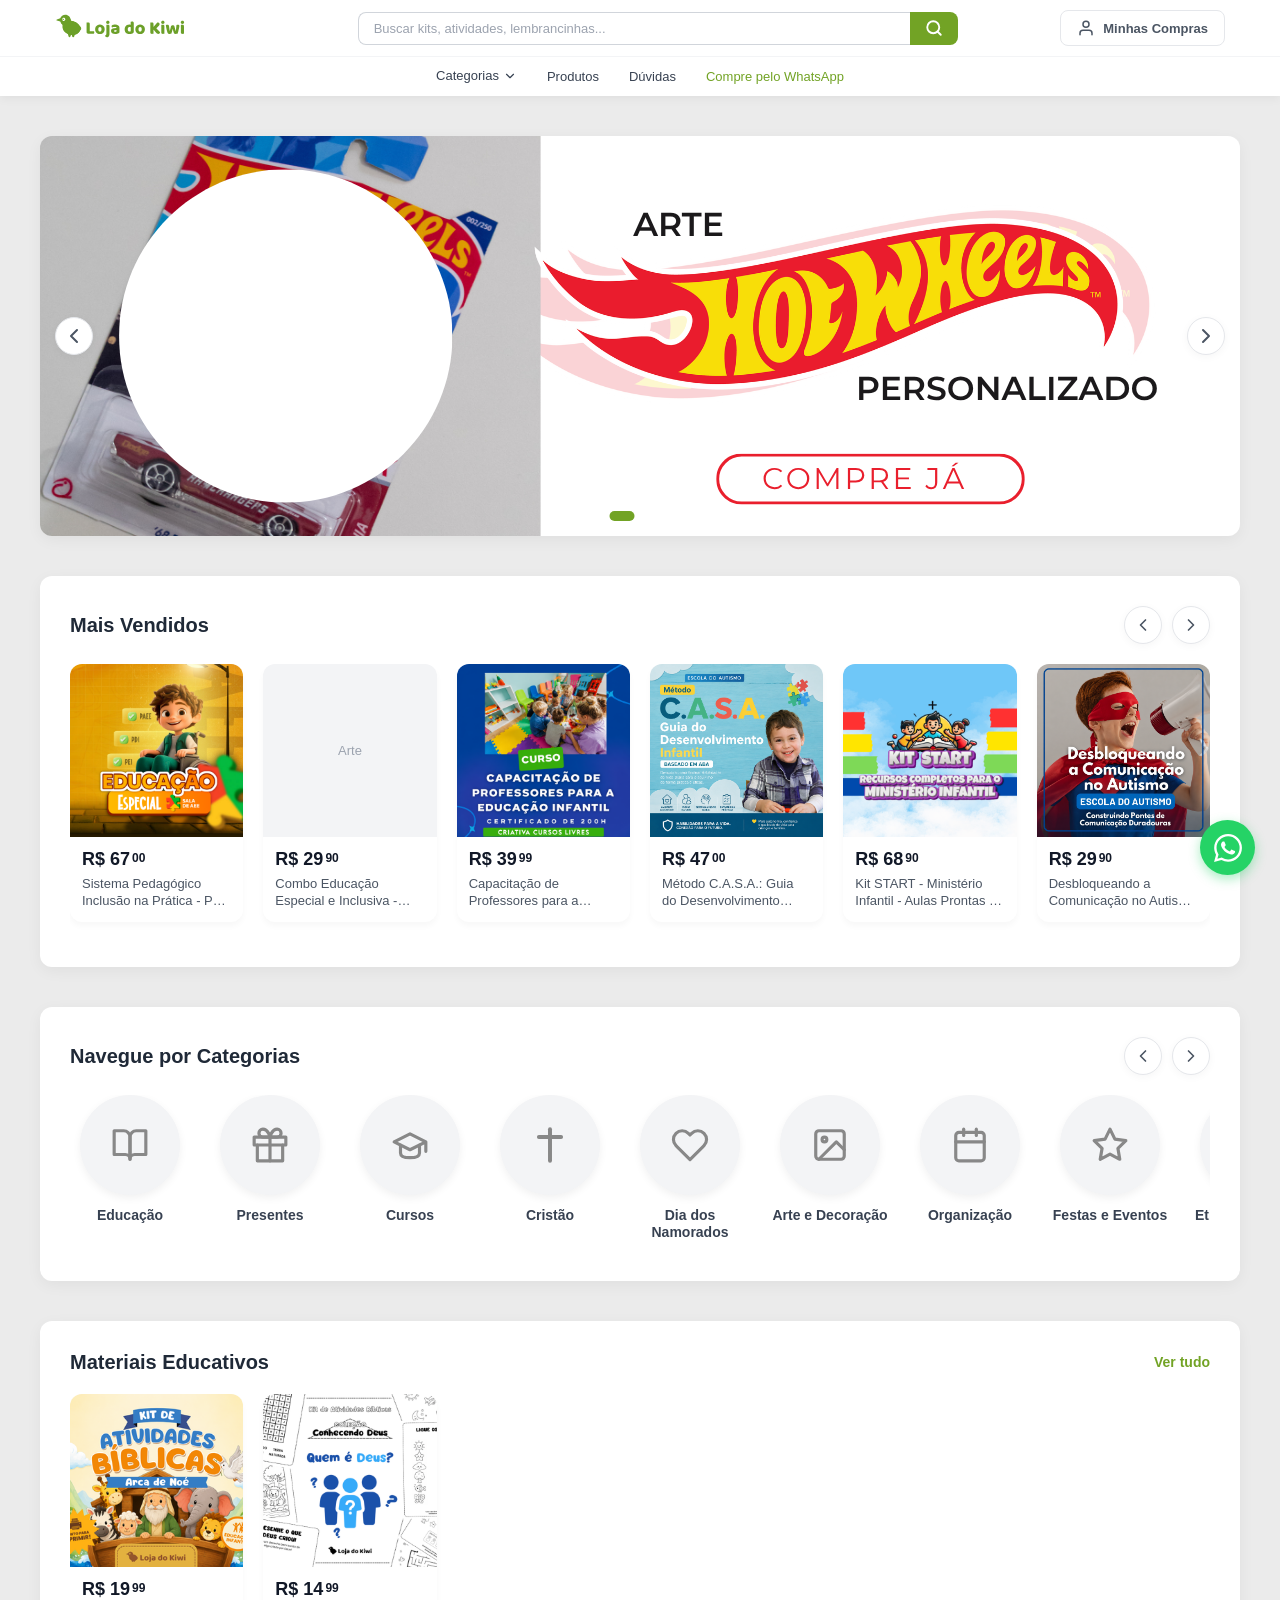
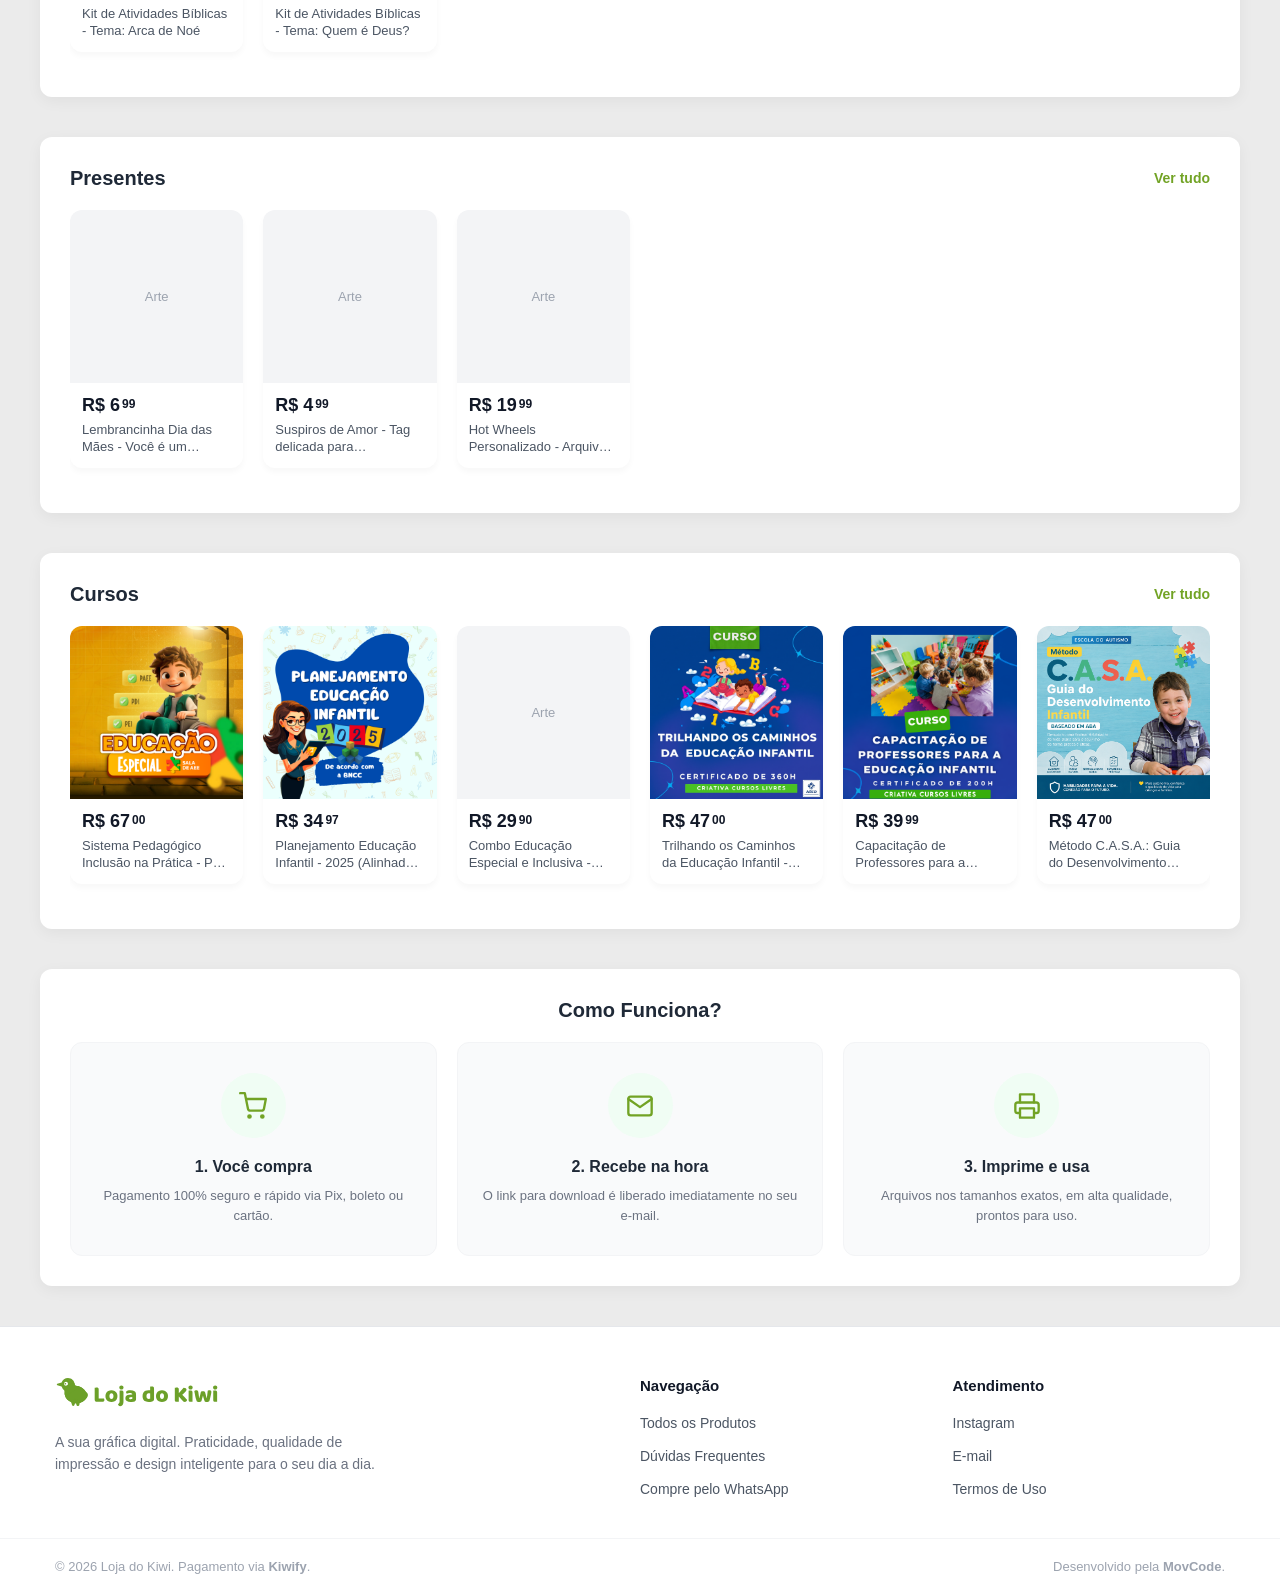
==== commit 4052e29b: "feat: adiciona icones nas categorias e corrige rolagem mobile" ====
--- a/index.html
+++ b/index.html
@@ -111,6 +111,14 @@
   <section class="bloco-categoria">
     <div class="bloco-header">
       <h2 class="bloco-titulo">Navegue por Categorias</h2>
+      <div class="controles-slider">
+        <button type="button" class="btn-seta-prod btn-seta-esq" aria-label="Anterior">
+          <svg viewBox="0 0 24 24" width="20" height="20" fill="none" stroke="currentColor" stroke-width="2" stroke-linecap="round" stroke-linejoin="round"><polyline points="15 18 9 12 15 6"></polyline></svg>
+        </button>
+        <button type="button" class="btn-seta-prod btn-seta-dir" aria-label="Próximo">
+          <svg viewBox="0 0 24 24" width="20" height="20" fill="none" stroke="currentColor" stroke-width="2" stroke-linecap="round" stroke-linejoin="round"><polyline points="9 18 15 12 9 6"></polyline></svg>
+        </button>
+      </div>
     </div>
     <div class="slider-produtos-container">
       <div class="slider-categorias" id="vitrine-categorias-home"></div>
--- a/style.css
+++ b/style.css
@@ -381,9 +381,6 @@
   }
 }
 
-
-
-
 .banner-3 { background-color: #f59e0b; aspect-ratio: 3 / 1; }
 
 .carrossel-slide img {
@@ -535,7 +532,7 @@
 .slider-categorias::-webkit-scrollbar { display: none; }
 
 .card-categoria {
-  flex: 0 0 calc((100% - (20px * 5)) / 6); 
+  flex: 0 0 120px; 
   display: flex;
   flex-direction: column;
   align-items: center;
@@ -749,13 +746,11 @@
   .controles-slider { display: none; }
   .bloco-titulo { font-size: 18px; }
 
-  /* Limitando apenas os cards que estão dentro dos SLIDERS da Home */
+/* Libera a rolagem horizontal dos produtos no mobile */
   .slider-produtos .card-kiwi {
-    flex: 0 0 calc(50% - 8px) !important; 
+    flex: 0 0 145px !important;  /* Largura fixa ideal para o card no mobile */
     border-radius: 8px !important; 
-  }
-  .slider-produtos .card-kiwi:nth-child(n+3) { 
-    display: none !important; 
+    display: flex !important;     /* Garante que todos os produtos fiquem visíveis */
   }
 
   .ver-mais-mobile { display: block; text-align: center; padding: 16px; color: var(--verde-kiwi); text-decoration: none; font-weight: 600; font-size: 14px; margin-top: 10px; }
@@ -778,13 +773,13 @@
   display: block !important;
   max-width: 1200px;
   margin: 0 auto !important;
-  padding: 0 15px !important; /* Mudado de '40px 15px 0 15px' para '0 15px' */
+  padding: 0 15px !important;
   min-height: 60vh;
 }
 
 @media (max-width: 768px) {
   .pagina-produtos-main {
-    padding: 0 15px !important; /* Mudado de '25px 15px 0 15px' para '0 15px' */
+    padding: 0 15px !important; 
   }
 }
 
@@ -1017,8 +1012,6 @@
   border-color: rgba(0, 0, 0, 0.02);
 }
 
-
-
 /* =========================================
    ESTILIZAÇÃO DA TELA DE DETALHES DO PRODUTO (SPA)
    ========================================= */
@@ -1272,4 +1265,19 @@
     gap: 0;
     padding-top: 25px;
   }
+}
+
+/* =========================================
+   ESTILO DOS ÍCONES SVG DAS CATEGORIAS
+   ========================================= */
+.img-categoria svg {
+  width: 38px;
+  height: 38px;
+  color: #888888;
+  transition: color 0.2s ease, transform 0.2s ease;
+}
+
+.card-categoria:hover .img-categoria svg {
+  color: var(--verde-kiwi);
+  transform: scale(1.05);
 }
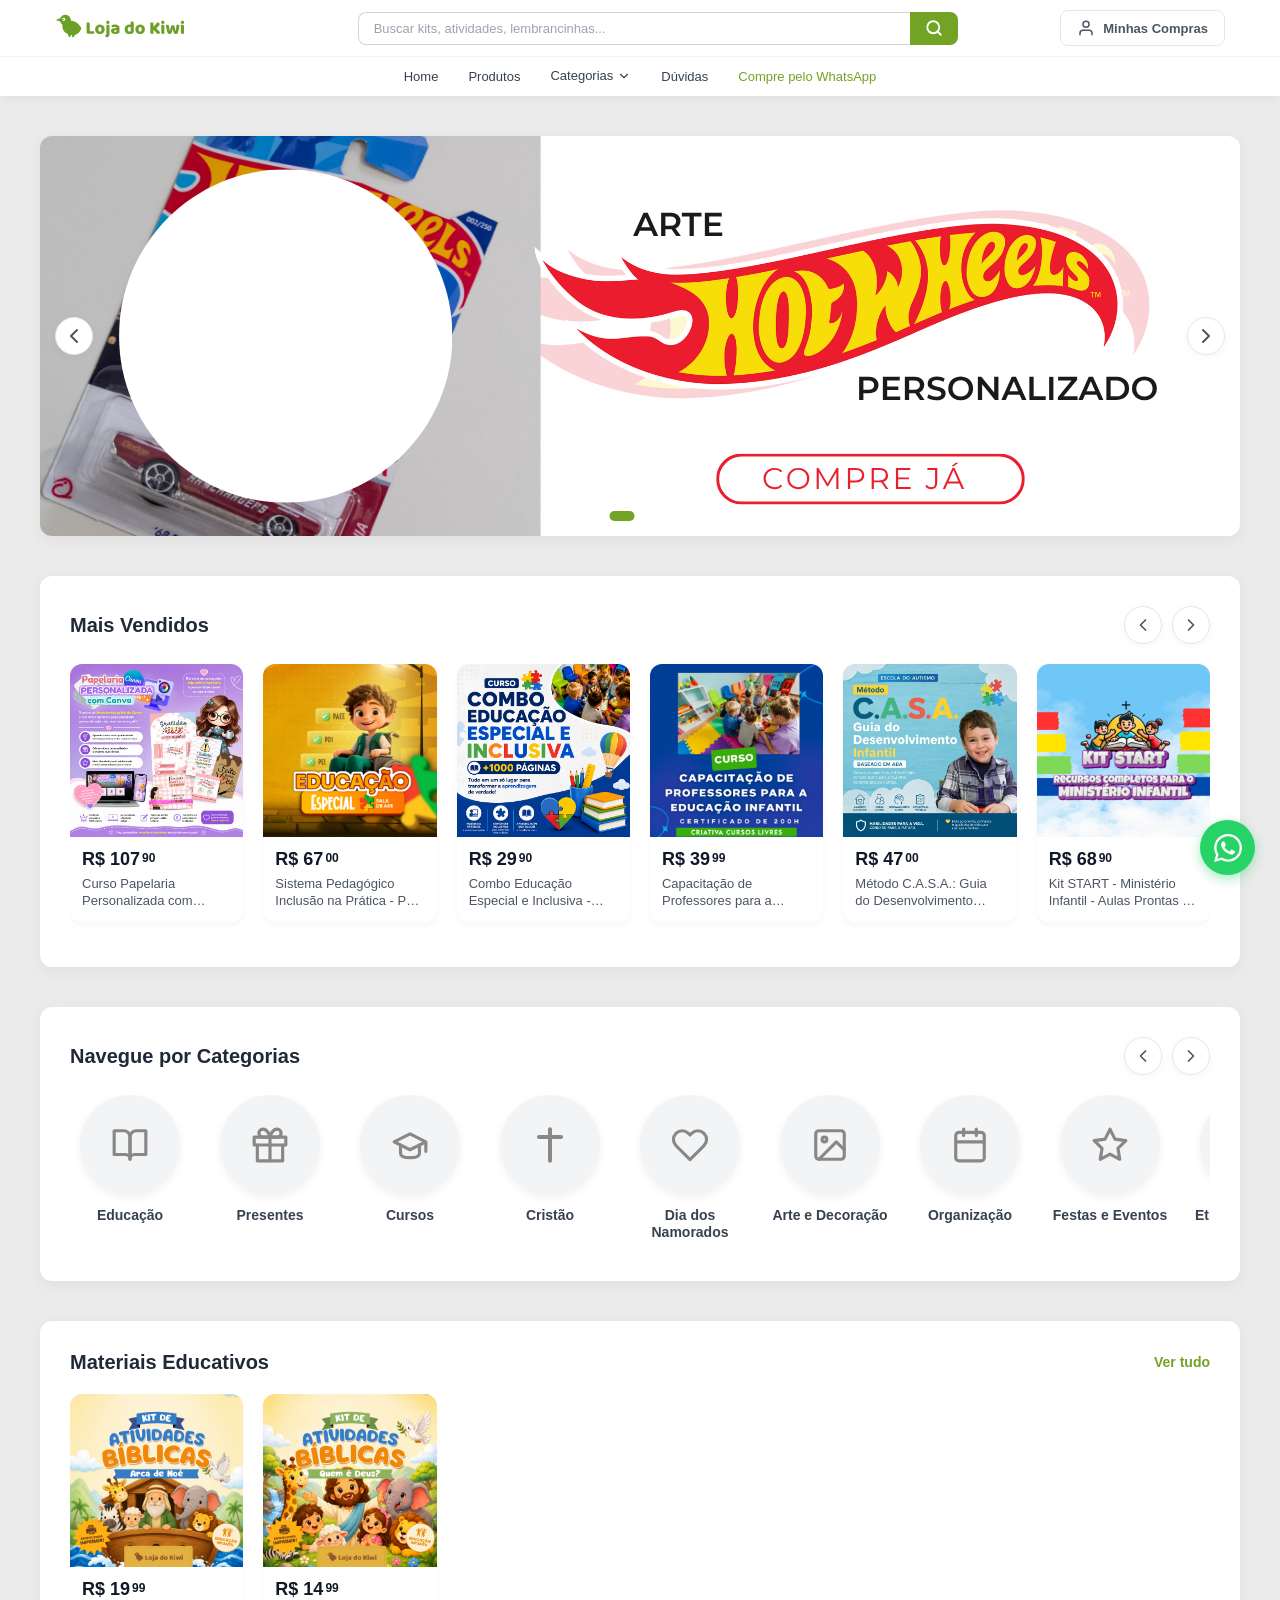
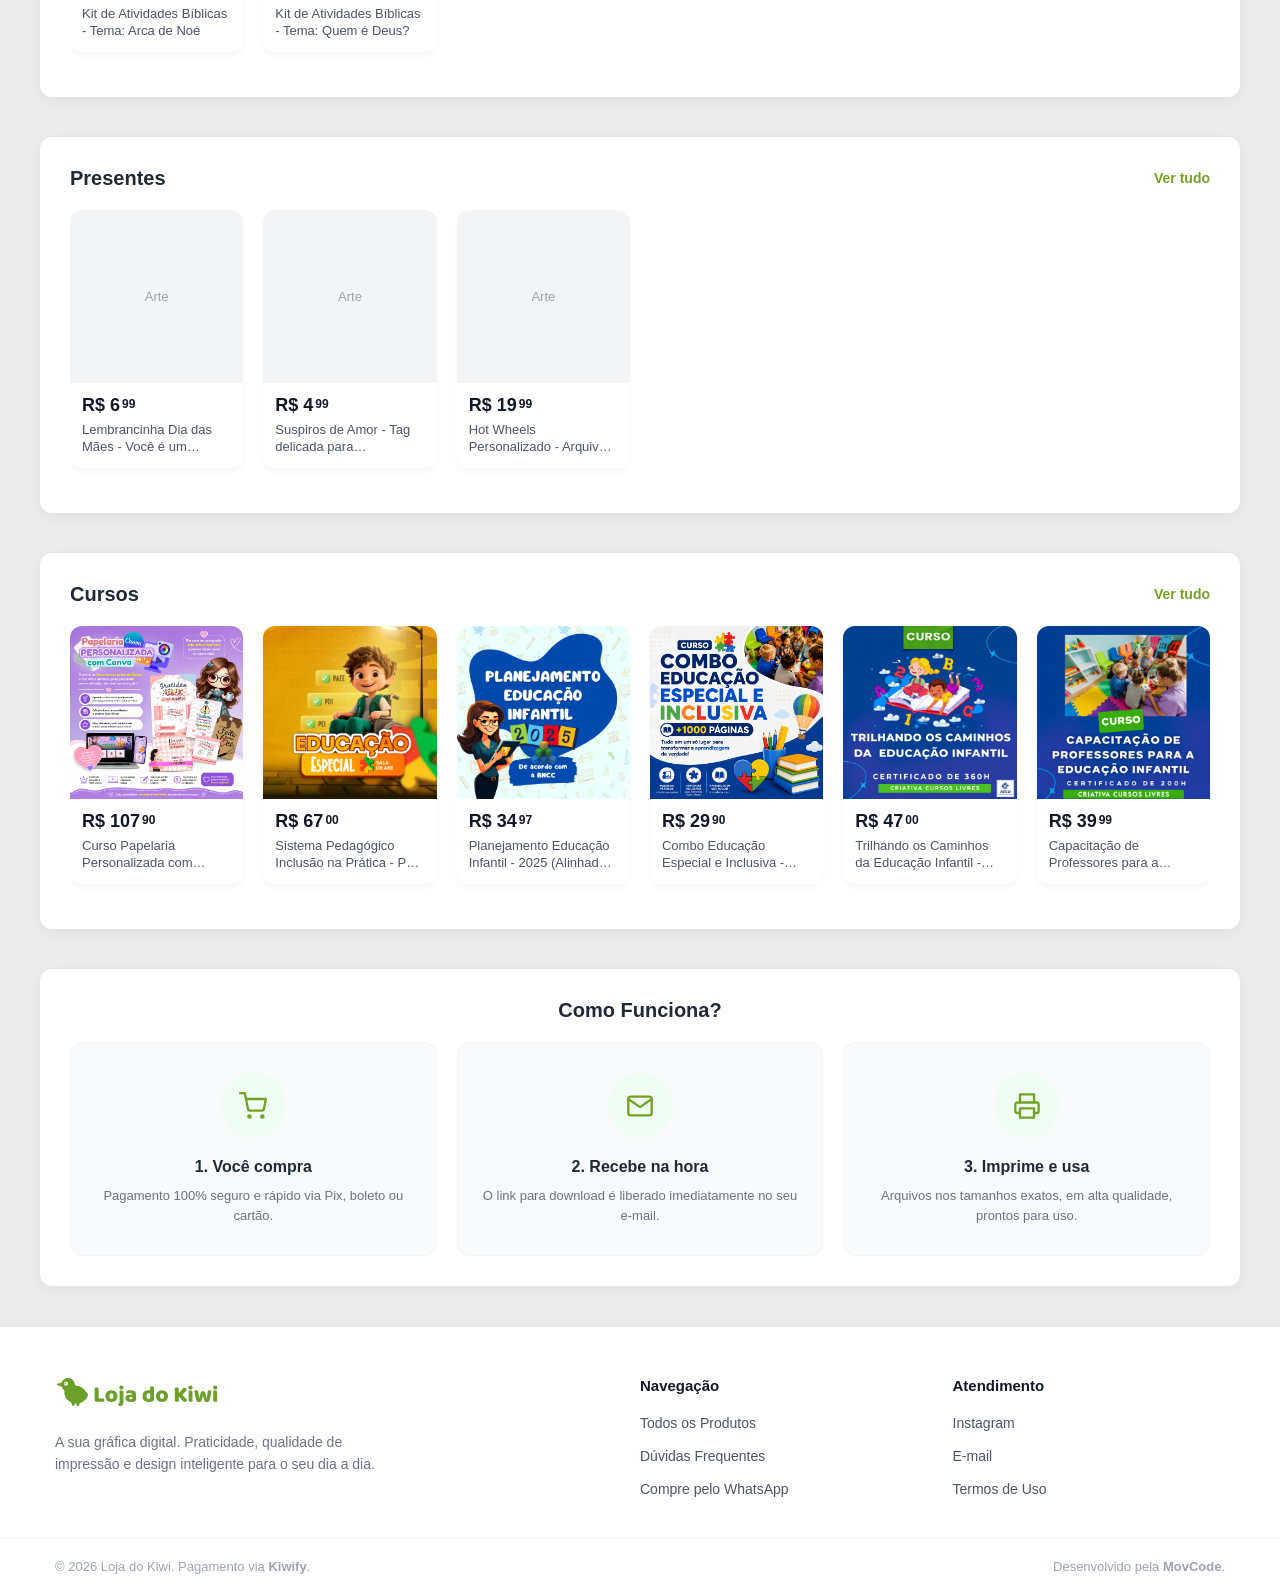
==== commit 5659c901: "correcao das urls e adicao do favico, mudanca da header" ====
--- a/index.html
+++ b/index.html
@@ -1,18 +1,19 @@
 <!DOCTYPE html>
 <html lang="pt-BR">
 <head>
+  <link rel="icon" type="image/svg+xml" href="/imagens/favicon.svg">
   <meta charset="UTF-8">
   <meta name="viewport" content="width=device-width, initial-scale=1.0">
   <title>Loja do Kiwi</title>
-  <link rel="stylesheet" href="style.css">
+  <link rel="stylesheet" href="/style.css">
 </head>
 <body>
 
   <header class="header-kiwi">
     <div class="header-principal">
       
-      <a href="index.html" class="logo" aria-label="Ir para a Página Inicial">
-        <img src="imagens/logo.svg" alt="Loja do Kiwi" class="logo-img">
+      <a href="/" class="logo" aria-label="Ir para a Página Inicial">
+        <img src="/imagens/logo.svg" alt="Loja do Kiwi" class="logo-img">
       </a>
 
       <div class="busca-container">
@@ -41,6 +42,10 @@
 
     <nav id="menu-navegacao" class="nav-categorias">
       <ul>
+        <li><a href="/" class="link-menu">Home</a></li>
+        
+        <li><a href="/produtos/" class="link-menu">Produtos</a></li>
+        
         <li class="item-dropdown" id="btn-dropdown">
           <a href="#" class="link-menu link-dropdown">
             Categorias
@@ -49,14 +54,15 @@
             </svg>
           </a>
           <div class="conteudo-dropdown">
-            <a href="produtos.html?cat=kits">Kits Educativos</a>
-            <a href="produtos.html?cat=lembrancinhas">Lembrancinhas</a>
-            <a href="produtos.html?cat=datas">Datas Comemorativas</a>
-            <a href="produtos.html?cat=cristaos">Arquivos Cristãos</a>
+            <a href="/produtos/?cat=kits">Kits Educativos</a>
+            <a href="/produtos/?cat=lembrancinhas">Lembrancinhas</a>
+            <a href="/produtos/?cat=datas">Datas Comemorativas</a>
+            <a href="/produtos/?cat=cristaos">Arquivos Cristãos</a>
           </div>
         </li>
-        <li><a href="produtos.html" class="link-menu">Produtos</a></li>
-        <li><a href="duvidas.html" class="link-menu">Dúvidas</a></li>
+        
+        <li><a href="/duvidas/" class="link-menu">Dúvidas</a></li>
+        
         <li>
           <a href="https://wa.me/5516982157266?text=Oi!%20Gostaria%20de%20comprar%20um%20produto%20direto%20pelo%20WhatsApp." target="_blank" class="link-menu" style="color: var(--verde-kiwi);">
             Compre pelo WhatsApp
@@ -70,9 +76,9 @@
     <div class="carrossel-container">
   
       <div class="carrossel-track" id="track">
-        <a href="#" class="carrossel-slide banner-1"></a>
-        <a href="#" class="carrossel-slide banner-2"></a>
-        <a href="#" class="carrossel-slide banner-3"><span>Banner 3 - 1200x400px</span></a>
+        <a href="/produtos/?cat=educacao"class="carrossel-slide banner-1"></a>
+        <a href="/produtos/?cat=cursos"class="carrossel-slide banner-2"></a>
+        <a href="/produtos/?produto=desbloqueando-a-comunicacao-no-autismo-curso-online-conteudo-parceiro"class="carrossel-slide banner-3"></a>
       </div>
 
       <button type="button" class="seta-carrossel seta-esq" id="btn-esq" aria-label="Banner anterior">
@@ -159,16 +165,16 @@
   <footer class="rodape-kiwi">
     <div class="rodape-container">
       <div class="rodape-coluna rodape-sobre">
-        <a href="index.html" class="rodape-logo logo-rodape">
-          <img src="imagens/logo.svg" alt="Loja do Kiwi" class="logo-img">
+        <a href="/" class="rodape-logo logo-rodape">
+          <img src="/imagens/logo.svg" alt="Loja do Kiwi" class="logo-img">
         </a>
         <p class="rodape-desc">A sua gráfica digital. Praticidade, qualidade de impressão e design inteligente para o seu dia a dia.</p>
       </div>
       <div class="rodape-coluna">
         <h3 class="rodape-titulo">Navegação</h3>
         <ul class="rodape-links">
-          <li><a href="produtos.html">Todos os Produtos</a></li>
-          <li><a href="duvidas.html">Dúvidas Frequentes</a></li>
+          <li><a href="/produtos/">Todos os Produtos</a></li>
+          <li><a href="/duvidas/">Dúvidas Frequentes</a></li>
           <li><a href="https://wa.me/5516982157266" target="_blank">Compre pelo WhatsApp</a></li>
         </ul>
       </div>
@@ -176,8 +182,8 @@
         <h3 class="rodape-titulo">Atendimento</h3>
         <ul class="rodape-links">
           <li><a href="https://www.instagram.com/alojadokiwi/" target="_blank">Instagram</a></li>
-          <li><a href="mailto:contato@lojakiwi.com.br">E-mail</a></li>
-          <li><a href="termos-de-uso.html">Termos de Uso</a></li>
+          <li><a href="mailto:contato@lojadokiwi.com.br">E-mail</a></li>
+          <li><a href="/termos-de-uso/">Termos de Uso</a></li>
         </ul>
       </div>
     </div>
@@ -195,7 +201,7 @@
     </svg>
   </a>
 
-  <script src="produtos.js"></script>
-  <script src="script.js"></script>
+  <script src="/produtos.js"></script>
+  <script src="/script.js"></script>
 </body>
 </html>
--- a/style.css
+++ b/style.css
@@ -381,13 +381,22 @@
   }
 }
 
-.banner-3 { background-color: #f59e0b; aspect-ratio: 3 / 1; }
-
-.carrossel-slide img {
-  width: 100%;
-  height: 100%;
-  object-fit: cover;
+.banner-3 {
+  background-image: url('imagens/banner3.png');
+  background-size: cover;
+  background-repeat: no-repeat;
+  background-position: center;
+  aspect-ratio: 3 / 1;
+  height: auto;
   display: block;
+}
+
+@media (max-width: 768px) {
+  .banner-3 {
+    background-image: url('imagens/banner3-mobile.png');
+    aspect-ratio: 3 / 1;
+    height: auto;
+  }
 }
 
 /* =========================================
@@ -727,14 +736,14 @@
 
   .busca-container { max-width: 100%; margin-top: 12px; order: 3; }
   .nav-categorias { display: block; position: absolute; top: 100%; left: 0; width: 100%; background-color: #ffffff; max-height: 0; overflow: hidden; transition: max-height 0.4s ease-in-out; border-top: none; box-shadow: 0 4px 6px -1px rgba(0, 0, 0, 0.05); }
-  .nav-categorias.ativo { max-height: 500px; }
+  .nav-categorias.ativo { max-height: 1000px; }
   .nav-categorias ul { flex-direction: column; gap: 0; padding: 0; }
   .nav-categorias li { width: 100%; border-bottom: 1px solid #f3f4f6; }
   .link-menu { display: flex; justify-content: space-between; padding: 16px 20px; font-size: 14px; font-weight: 500; }
   .link-menu::after { display: none; }
 
   .conteudo-dropdown { background-color: #f9fafb; max-height: 0; overflow: hidden; transition: max-height 0.4s ease-in-out; }
-  .item-dropdown.aberto .conteudo-dropdown { max-height: 300px; }
+  .item-dropdown.aberto .conteudo-dropdown { max-height: 600px; }
   .item-dropdown.aberto .icone-seta { transform: rotate(180deg); }
   .conteudo-dropdown a { display: block; padding: 12px 20px 12px 35px; font-size: 13px; color: #4b5563; text-decoration: none; border-bottom: 1px solid #f3f4f6; }
 
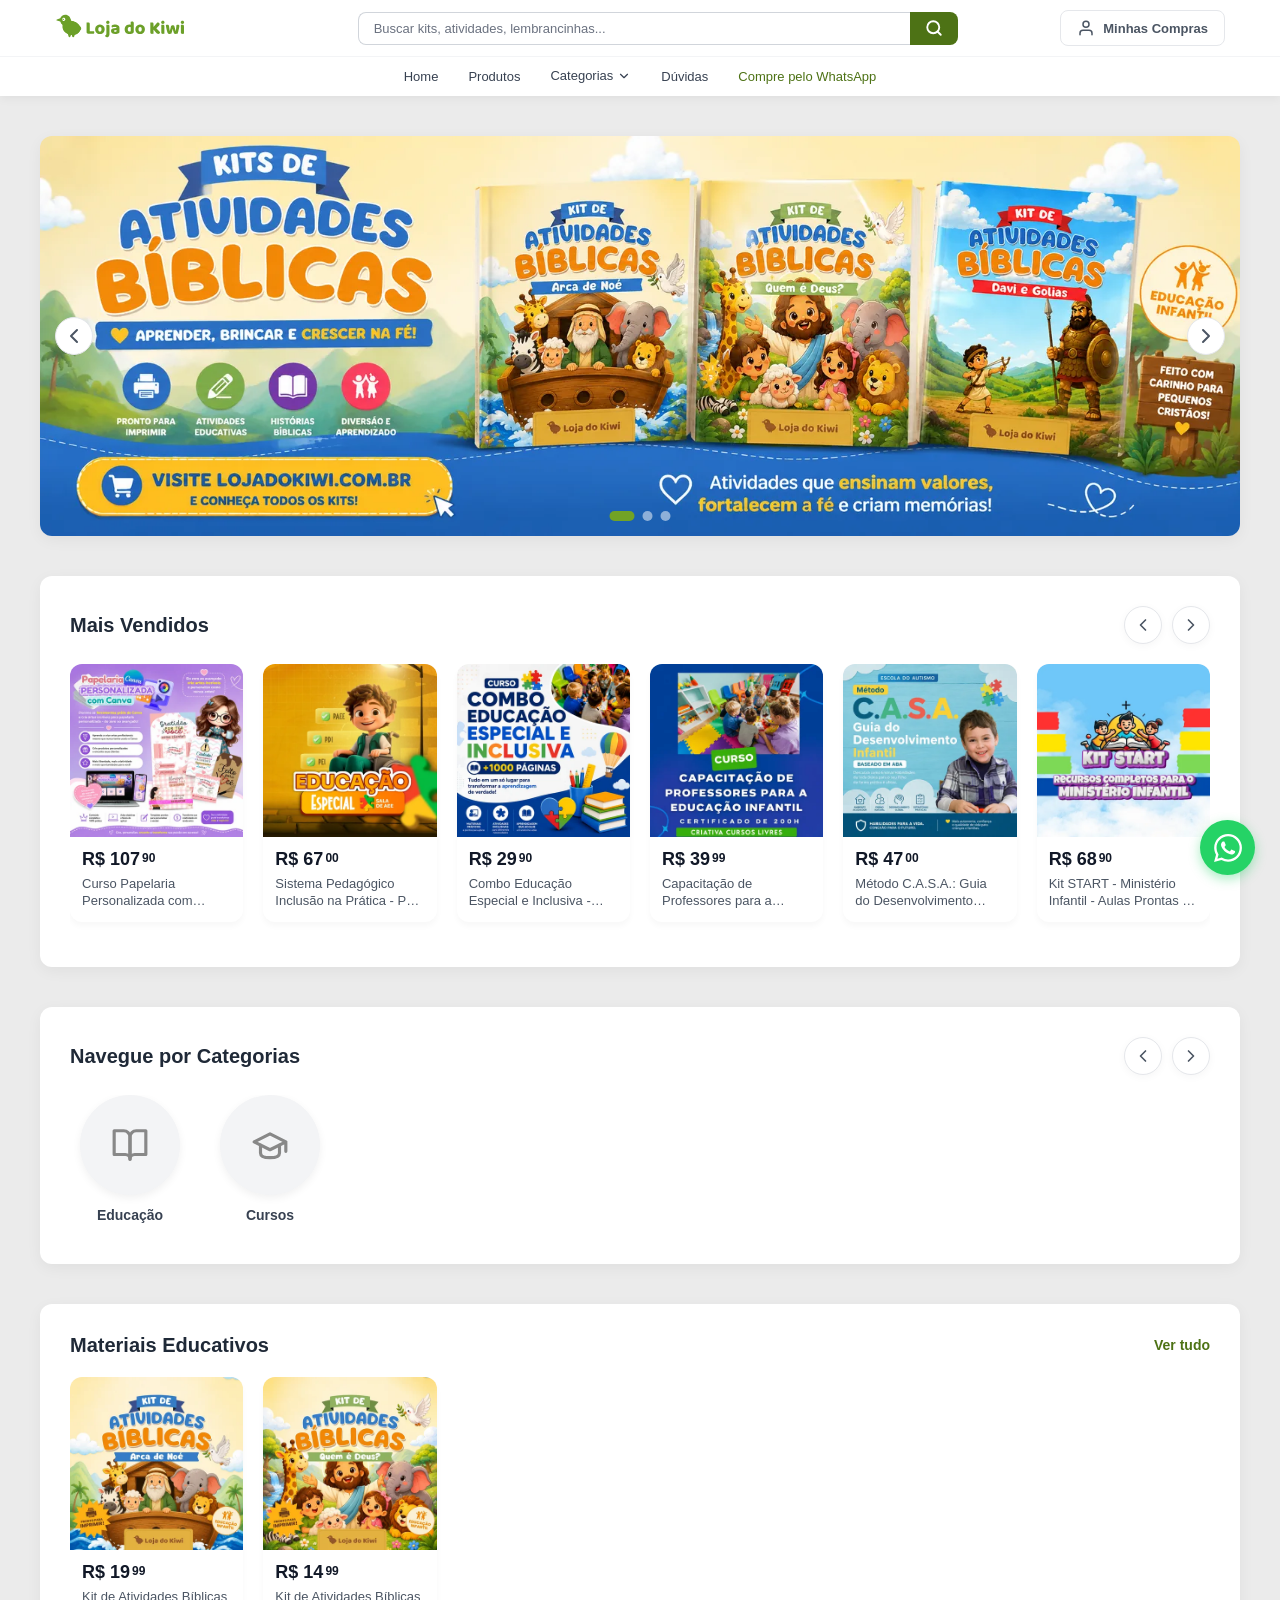
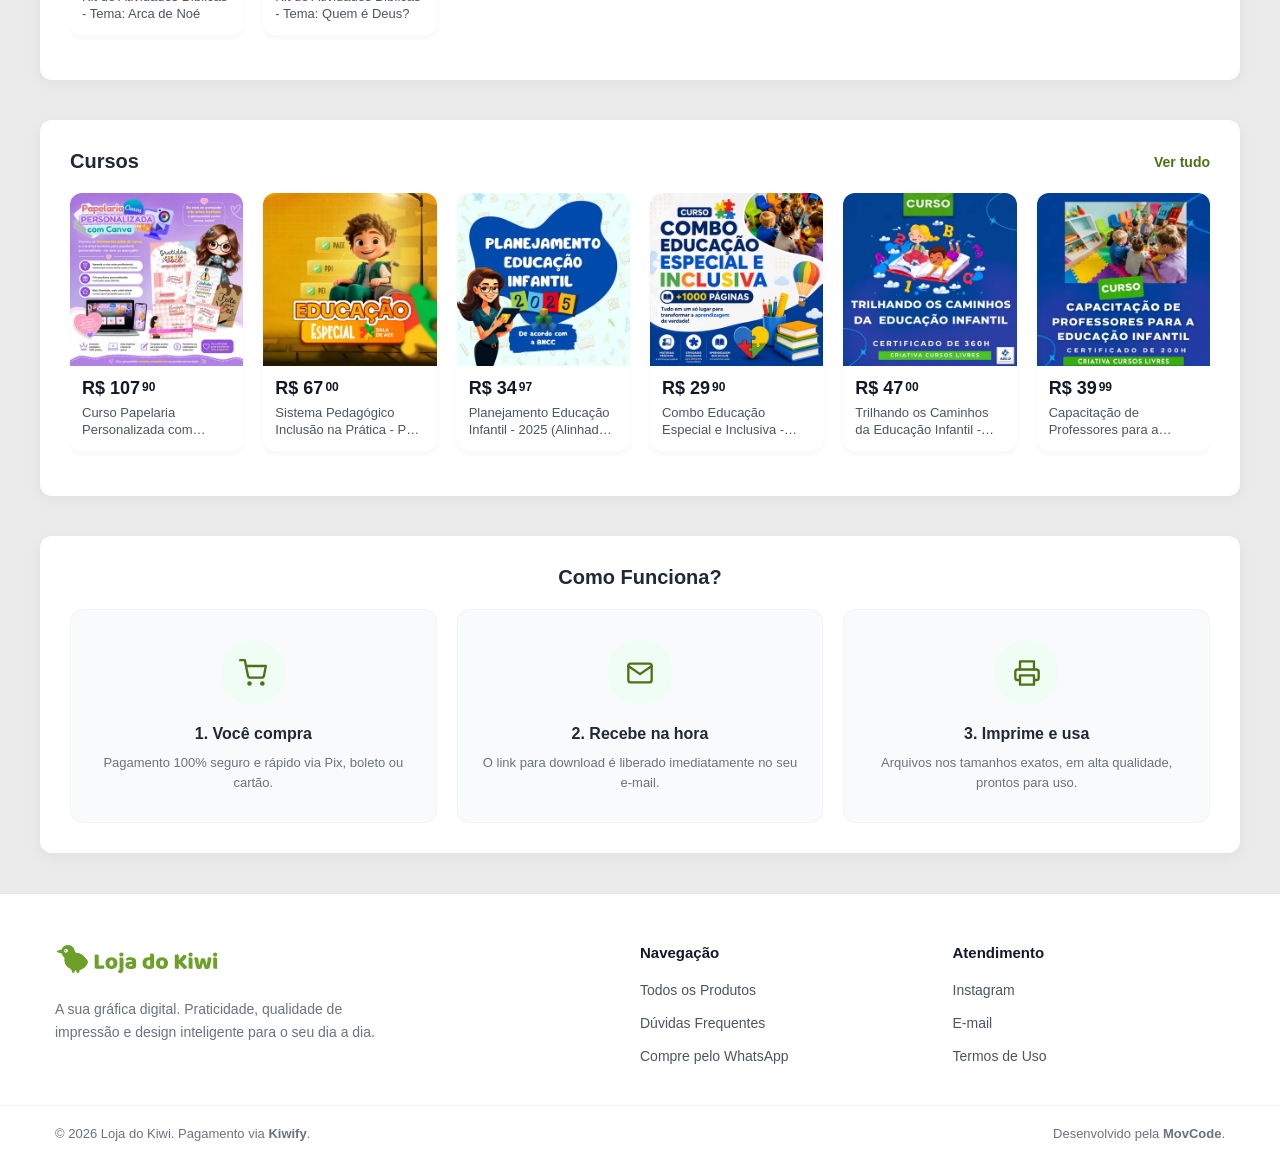
==== commit 36268227: "Corrige SEO, acessibilidade e desempenho apontados na auditoria Peso da home: 18,99 MB -> 0,82 MB no" ====
--- a/index.html
+++ b/index.html
@@ -1,23 +1,110 @@
 <!DOCTYPE html>
 <html lang="pt-BR">
 <head>
-  <link rel="icon" type="image/svg+xml" href="/imagens/favicon.svg">
   <meta charset="UTF-8">
   <meta name="viewport" content="width=device-width, initial-scale=1.0">
-  <title>Loja do Kiwi</title>
+
+  <title>Loja do Kiwi | Materiais Pedagógicos e Kits de Atividades em PDF</title>
+  <meta name="description" content="Kits de atividades bíblicas, materiais pedagógicos, cursos e lembrancinhas em PDF de alta resolução. Download imediato após o pagamento, sem produto físico.">
+  <link rel="canonical" href="https://lojadokiwi.com.br/">
+
+  <link rel="icon" type="image/svg+xml" href="/imagens/favicon.svg">
+  <link rel="icon" type="image/x-icon" href="/favicon.ico">
+  <link rel="apple-touch-icon" href="/apple-touch-icon.png">
+  <meta name="theme-color" content="#72a325">
+
+  <meta property="og:type" content="website">
+  <meta property="og:site_name" content="Loja do Kiwi">
+  <meta property="og:locale" content="pt_BR">
+  <meta property="og:url" content="https://lojadokiwi.com.br/">
+  <meta property="og:title" content="Loja do Kiwi | Materiais Pedagógicos e Kits de Atividades em PDF">
+  <meta property="og:description" content="Kits de atividades bíblicas, materiais pedagógicos, cursos e lembrancinhas em PDF de alta resolução. Download imediato após o pagamento, sem produto físico.">
+  <meta property="og:image" content="https://lojadokiwi.com.br/imagens/og-imagem.jpg">
+  <meta property="og:image:width" content="1200">
+  <meta property="og:image:height" content="630">
+  <meta property="og:image:alt" content="Kits de Atividades Bíblicas da Loja do Kiwi, prontos para imprimir">
+
+  <meta name="twitter:card" content="summary_large_image">
+  <meta name="twitter:title" content="Loja do Kiwi | Materiais Pedagógicos e Kits de Atividades em PDF">
+  <meta name="twitter:description" content="Kits de atividades bíblicas, materiais pedagógicos, cursos e lembrancinhas em PDF de alta resolução. Download imediato após o pagamento, sem produto físico.">
+  <meta name="twitter:image" content="https://lojadokiwi.com.br/imagens/og-imagem.jpg">
+
+  <link rel="preload" as="image" href="/imagens/banner1.webp" media="(min-width: 769px)">
+  <link rel="preload" as="image" href="/imagens/banner1-mobile.webp" media="(max-width: 768px)">
+
   <link rel="stylesheet" href="/style.css">
+  <script type="application/ld+json">
+    {
+      "@context": "https://schema.org",
+      "@graph": [
+        {
+          "@type": "Organization",
+          "@id": "https://lojadokiwi.com.br/#organizacao",
+          "name": "Loja do Kiwi",
+          "url": "https://lojadokiwi.com.br/",
+          "logo": {
+            "@type": "ImageObject",
+            "url": "https://lojadokiwi.com.br/imagens/logo.svg"
+          },
+          "image": "https://lojadokiwi.com.br/imagens/og-imagem.jpg",
+          "description": "Gráfica digital de materiais pedagógicos, kits de atividades bíblicas e lembrancinhas em PDF para imprimir.",
+          "email": "contato@lojadokiwi.com.br",
+          "telephone": "+5516982157266",
+          "areaServed": {
+            "@type": "Country",
+            "name": "Brasil"
+          },
+          "sameAs": [
+            "https://www.instagram.com/alojadokiwi/"
+          ],
+          "contactPoint": [
+            {
+              "@type": "ContactPoint",
+              "contactType": "atendimento ao cliente",
+              "telephone": "+5516982157266",
+              "email": "contato@lojadokiwi.com.br",
+              "availableLanguage": [
+                "Portuguese"
+              ]
+            }
+          ]
+        },
+        {
+          "@type": "WebSite",
+          "@id": "https://lojadokiwi.com.br/#site",
+          "url": "https://lojadokiwi.com.br/",
+          "name": "Loja do Kiwi",
+          "inLanguage": "pt-BR",
+          "publisher": {
+            "@id": "https://lojadokiwi.com.br/#organizacao"
+          },
+          "potentialAction": {
+            "@type": "SearchAction",
+            "target": {
+              "@type": "EntryPoint",
+              "urlTemplate": "https://lojadokiwi.com.br/produtos/?busca={search_term_string}"
+            },
+            "query-input": "required name=search_term_string"
+          }
+        }
+      ]
+    }
+  </script>
 </head>
 <body>
+
+  <a href="#conteudo-principal" class="pular-conteudo">Pular para o conteúdo</a>
 
   <header class="header-kiwi">
     <div class="header-principal">
       
       <a href="/" class="logo" aria-label="Ir para a Página Inicial">
-        <img src="/imagens/logo.svg" alt="Loja do Kiwi" class="logo-img">
+        <img src="/imagens/logo.svg" alt="Loja do Kiwi" class="logo-img" width="144" height="28">
       </a>
 
       <div class="busca-container">
-        <input type="text" class="input-busca" placeholder="Buscar kits, atividades, lembrancinhas..." autocomplete="off">
+        <input type="search" class="input-busca" aria-label="Buscar produtos na loja"
+               placeholder="Buscar kits, atividades, lembrancinhas..." autocomplete="off">
         <button class="btn-busca" aria-label="Buscar">
           <svg viewBox="0 0 24 24" width="18" height="18" fill="none" stroke="currentColor" stroke-width="2.5" stroke-linecap="round" stroke-linejoin="round">
             <circle cx="11" cy="11" r="8"></circle>
@@ -26,14 +113,15 @@
         </button>
       </div>
 
-      <button type="button" id="btn-menu" class="btn-menu-mobile">
+      <button type="button" id="btn-menu" class="btn-menu-mobile"
+              aria-label="Abrir menu de navegação" aria-expanded="false" aria-controls="menu-navegacao">
         <span class="linha linha-1"></span>
         <span class="linha linha-2"></span>
         <span class="linha linha-3"></span>
       </button>
 
       <div class="header-acoes">
-        <a href="https://dashboard.kiwify.com.br/" target="_blank" class="btn-compras">
+        <a href="https://dashboard.kiwify.com.br/" target="_blank" rel="noopener noreferrer" class="btn-compras">
           <svg viewBox="0 0 24 24" width="18" height="18" fill="none" stroke="currentColor" stroke-width="2" stroke-linecap="round" stroke-linejoin="round"><path d="M20 21v-2a4 4 0 0 0-4-4H8a4 4 0 0 0-4 4v2"></path><circle cx="12" cy="7" r="4"></circle></svg>
           Minhas Compras
         </a>
@@ -47,24 +135,24 @@
         <li><a href="/produtos/" class="link-menu">Produtos</a></li>
         
         <li class="item-dropdown" id="btn-dropdown">
-          <a href="#" class="link-menu link-dropdown">
+          <a href="/produtos/" class="link-menu link-dropdown" aria-expanded="false">
             Categorias
             <svg viewBox="0 0 24 24" width="14" height="14" fill="none" stroke="currentColor" stroke-width="2" stroke-linecap="round" stroke-linejoin="round" class="icone-seta">
               <polyline points="6 9 12 15 18 9"></polyline>
             </svg>
           </a>
           <div class="conteudo-dropdown">
-            <a href="/produtos/?cat=kits">Kits Educativos</a>
-            <a href="/produtos/?cat=lembrancinhas">Lembrancinhas</a>
-            <a href="/produtos/?cat=datas">Datas Comemorativas</a>
-            <a href="/produtos/?cat=cristaos">Arquivos Cristãos</a>
+            <a href="/produtos/?cat=educacao">Educação</a>
+            <a href="/produtos/?cat=presentes">Presentes</a>
+            <a href="/produtos/?cat=cursos">Cursos</a>
+            <a href="/produtos/?cat=cristao">Cristão</a>
           </div>
         </li>
         
         <li><a href="/duvidas/" class="link-menu">Dúvidas</a></li>
         
         <li>
-          <a href="https://wa.me/5516982157266?text=Oi!%20Gostaria%20de%20comprar%20um%20produto%20direto%20pelo%20WhatsApp." target="_blank" class="link-menu" style="color: var(--verde-kiwi);">
+          <a href="https://wa.me/5516982157266?text=Oi!%20Gostaria%20de%20comprar%20um%20produto%20direto%20pelo%20WhatsApp." target="_blank" rel="noopener noreferrer" class="link-menu" style="color: var(--verde-texto);">
             Compre pelo WhatsApp
           </a>
         </li>
@@ -72,13 +160,21 @@
     </nav>
   </header>
 
+  <main id="conteudo-principal">
+
+    <h1 class="apenas-leitor-tela">Loja do Kiwi — kits de atividades, materiais pedagógicos e lembrancinhas em PDF para imprimir</h1>
+
   <section class="carrossel-loja">
     <div class="carrossel-container">
   
       <div class="carrossel-track" id="track">
-        <a href="/produtos/?cat=educacao"class="carrossel-slide banner-1"></a>
-        <a href="/produtos/?cat=cursos"class="carrossel-slide banner-2"></a>
-        <a href="/produtos/?produto=desbloqueando-a-comunicacao-no-autismo-curso-online-conteudo-parceiro"class="carrossel-slide banner-3"></a>
+        <a href="/produtos/?cat=educacao" class="carrossel-slide banner-1"
+           aria-label="Kits de Atividades Bíblicas: ver materiais de educação infantil"></a>
+        <a href="/produtos/?cat=cursos" class="carrossel-slide banner-2"
+           aria-label="Ver todos os cursos e formações"></a>
+        <a href="/produtos/?produto=desbloqueando-a-comunicacao-no-autismo-curso-online-conteudo-parceiro"
+           class="carrossel-slide banner-3"
+           aria-label="Curso Desbloqueando a Comunicação no Autismo"></a>
       </div>
 
       <button type="button" class="seta-carrossel seta-esq" id="btn-esq" aria-label="Banner anterior">
@@ -162,11 +258,13 @@
     </div>
   </section>
 
+  </main>
+
   <footer class="rodape-kiwi">
     <div class="rodape-container">
       <div class="rodape-coluna rodape-sobre">
-        <a href="/" class="rodape-logo logo-rodape">
-          <img src="/imagens/logo.svg" alt="Loja do Kiwi" class="logo-img">
+        <a href="/" class="rodape-logo logo-rodape" aria-label="Loja do Kiwi, ir para a página inicial">
+          <img src="/imagens/logo.svg" alt="Loja do Kiwi" class="logo-img" width="144" height="28">
         </a>
         <p class="rodape-desc">A sua gráfica digital. Praticidade, qualidade de impressão e design inteligente para o seu dia a dia.</p>
       </div>
@@ -175,13 +273,13 @@
         <ul class="rodape-links">
           <li><a href="/produtos/">Todos os Produtos</a></li>
           <li><a href="/duvidas/">Dúvidas Frequentes</a></li>
-          <li><a href="https://wa.me/5516982157266" target="_blank">Compre pelo WhatsApp</a></li>
+          <li><a href="https://wa.me/5516982157266" target="_blank" rel="noopener noreferrer">Compre pelo WhatsApp</a></li>
         </ul>
       </div>
       <div class="rodape-coluna">
         <h3 class="rodape-titulo">Atendimento</h3>
         <ul class="rodape-links">
-          <li><a href="https://www.instagram.com/alojadokiwi/" target="_blank">Instagram</a></li>
+          <li><a href="https://www.instagram.com/alojadokiwi/" target="_blank" rel="noopener noreferrer">Instagram</a></li>
           <li><a href="mailto:contato@lojadokiwi.com.br">E-mail</a></li>
           <li><a href="/termos-de-uso/">Termos de Uso</a></li>
         </ul>
@@ -189,13 +287,13 @@
     </div>
     <div class="rodape-bottom">
       <div class="rodape-bottom-container">
-        <p>&copy; 2026 Loja do Kiwi. Pagamento via <a href="https://kiwify.com.br/" target="_blank" class="link-rodape-bottom"><strong>Kiwify</strong></a>.</p>
-        <p>Desenvolvido pela <a href="https://movcode.com.br/" target="_blank" class="link-rodape-bottom"><strong>MovCode</strong></a>.</p>
+        <p>&copy; 2026 Loja do Kiwi. Pagamento via <a href="https://kiwify.com.br/" target="_blank" rel="noopener noreferrer" class="link-rodape-bottom"><strong>Kiwify</strong></a>.</p>
+        <p>Desenvolvido pela <a href="https://movcode.com.br/" target="_blank" rel="noopener noreferrer" class="link-rodape-bottom"><strong>MovCode</strong></a>.</p>
       </div>
     </div>
   </footer>
 
-  <a href="https://wa.me/5516982157266" target="_blank" class="btn-whatsapp" aria-label="Falar no WhatsApp">
+  <a href="https://wa.me/5516982157266" target="_blank" rel="noopener noreferrer" class="btn-whatsapp" aria-label="Falar no WhatsApp">
     <svg xmlns="http://www.w3.org/2000/svg" viewBox="0 0 24 24" width="28" height="28" fill="currentColor">
       <path d="M17.472 14.382c-.297-.149-1.758-.867-2.03-.967-.273-.099-.471-.148-.67.15-.197.297-.767.966-.94 1.164-.173.199-.347.223-.644.075-.297-.15-1.255-.463-2.39-1.475-.883-.788-1.48-1.761-1.653-2.059-.173-.297-.018-.458.13-.606.134-.133.298-.347.446-.52.149-.174.198-.298.298-.497.099-.198.05-.371-.025-.52-.075-.149-.669-1.612-.916-2.207-.242-.579-.487-.5-.669-.51a5.8 5.8 0 00-.57-.01c-.198 0-.52.074-.792.372-.272.297-1.04 1.016-1.04 2.479 0 1.462 1.065 2.875 1.213 3.074.149.198 2.096 3.2 5.077 4.487.709.306 1.262.489 1.694.625.712.227 1.36.195 1.871.118.571-.085 1.758-.719 2.006-1.413.248-.694.248-1.289.173-1.413-.074-.124-.272-.198-.57-.347m-5.421 7.403h-.004a9.87 9.87 0 01-5.031-1.378l-.361-.214-3.741.982.998-3.648-.235-.374a9.86 9.86 0 01-1.51-5.26c.001-5.45 4.436-9.884 9.888-9.884 2.64 0 5.122 1.03 6.988 2.898a9.825 9.825 0 012.893 6.994c-.003 5.45-4.437 9.884-9.885 9.884m8.413-18.297A11.815 11.815 0 0012.05 0C5.495 0 .16 5.335.157 11.892c0 2.096.547 4.142 1.588 5.945L.057 24l6.305-1.654a11.882 11.882 0 005.683 1.448h.005c6.554 0 11.89-5.335 11.893-11.893a11.821 11.821 0 00-3.48-8.413z"/>
     </svg>
--- a/style.css
+++ b/style.css
@@ -1,7 +1,13 @@
 :root {
+  /* Verde da marca: uso decorativo (bordas, bolinhas, tracos, fundos grandes) */
   --verde-kiwi: #72a325;
   --verde-kiwi-hover: #5b851b;
   --verde-claro: #f0fdf4;
+  /* Verdes acessiveis: texto e botoes precisam de 4,5:1 sobre branco (WCAG AA).
+     O #72a325 so alcanca 3,01:1, por isso nao e usado em texto nem em botao. */
+  --verde-texto: #4d7215;
+  --verde-botao: #4d7215;
+  --verde-botao-hover: #3b5810;
 }
 
 * {
@@ -73,7 +79,7 @@
 }
 
 .input-busca::placeholder {
-  color: #9ca3af;
+  color: #6b7280;
 }
 
 .input-busca:focus {
@@ -82,7 +88,7 @@
 }
 
 .btn-busca {
-  background-color: var(--verde-kiwi);
+  background-color: var(--verde-botao);
   color: white;
   border: none;
   padding: 0 15px;
@@ -95,7 +101,7 @@
 }
 
 .btn-busca:hover {
-  background-color: var(--verde-kiwi-hover);
+  background-color: var(--verde-botao-hover);
 }
 
 .btn-menu-mobile {
@@ -127,7 +133,7 @@
 }
 
 .btn-compras:hover {
-  background-color: var(--verde-kiwi);
+  background-color: var(--verde-botao);
   color: #ffffff;
   border-color: var(--verde-kiwi);
 }
@@ -173,7 +179,7 @@
 }
 
 .link-menu:hover {
-  color: var(--verde-kiwi);
+  color: var(--verde-texto);
 }
 
 .link-menu:hover::after {
@@ -236,7 +242,7 @@
 
   .conteudo-dropdown a:hover {
     background-color: var(--verde-claro);
-    color: var(--verde-kiwi);
+    color: var(--verde-texto);
     padding-left: 24px;
   }
 }
@@ -260,14 +266,14 @@
 }
 
 .btn-seta-prod:hover {
-  background-color: var(--verde-kiwi);
+  background-color: var(--verde-botao);
   color: #ffffff;
   border-color: var(--verde-kiwi);
   transform: scale(1.05);
 }
 
 .seta-carrossel:hover {
-  background-color: var(--verde-kiwi);
+  background-color: var(--verde-botao);
   color: #ffffff;
   border-color: var(--verde-kiwi);
   transform: translateY(-50%) scale(1.05); 
@@ -346,7 +352,7 @@
 }
 
 .banner-1 {
-  background-image: url('imagens/banner1.png');
+  background-image: url('imagens/banner1.webp');
   background-size: cover;
   background-repeat: no-repeat;
   background-position: center;
@@ -357,14 +363,14 @@
 
 @media (max-width: 768px) {
   .banner-1 {
-    background-image: url('imagens/banner1-mobile.png');
+    background-image: url('imagens/banner1-mobile.webp');
     aspect-ratio: 3 / 1;
     height: auto;
   }
 }
 
 .banner-2 {
-  background-image: url('imagens/banner2.png');
+  background-image: url('imagens/banner2.webp');
   background-size: cover;
   background-repeat: no-repeat;
   background-position: center;
@@ -375,14 +381,14 @@
 
 @media (max-width: 768px) {
   .banner-2 {
-    background-image: url('imagens/banner2-mobile.png');
+    background-image: url('imagens/banner2-mobile.webp');
     aspect-ratio: 3 / 1;
     height: auto;
   }
 }
 
 .banner-3 {
-  background-image: url('imagens/banner3.png');
+  background-image: url('imagens/banner3.webp');
   background-size: cover;
   background-repeat: no-repeat;
   background-position: center;
@@ -393,7 +399,7 @@
 
 @media (max-width: 768px) {
   .banner-3 {
-    background-image: url('imagens/banner3-mobile.png');
+    background-image: url('imagens/banner3-mobile.webp');
     aspect-ratio: 3 / 1;
     height: auto;
   }
@@ -475,7 +481,7 @@
   display: flex;
   align-items: center;
   justify-content: center;
-  color: #9ca3af;
+  color: #6b7280;
   font-size: 13px;
 }
 
@@ -520,7 +526,7 @@
 }
 
 .ver-tudo {
-  color: var(--verde-kiwi);
+  color: var(--verde-texto);
   text-decoration: none;
   font-size: 14px;
   font-weight: 600;
@@ -563,7 +569,7 @@
   margin-bottom: 12px;
   border: 2px solid transparent;
   transition: all 0.2s ease;
-  color: #9ca3af;
+  color: #6b7280;
   font-size: 13px;
 }
 
@@ -582,7 +588,7 @@
 }
 
 .card-categoria:hover .titulo-categoria {
-  color: var(--verde-kiwi);
+  color: var(--verde-texto);
 }
 
 /* =========================================
@@ -609,7 +615,7 @@
   width: 65px;
   height: 65px;
   background-color: var(--verde-claro);
-  color: var(--verde-kiwi);
+  color: var(--verde-texto);
   border-radius: 50%;
   display: flex;
   align-items: center;
@@ -713,14 +719,14 @@
 .rodape-titulo { font-size: 15px; font-weight: 600; color: #111827; margin-bottom: 20px; }
 .rodape-links { list-style: none; display: flex; flex-direction: column; gap: 15px; }
 .rodape-links a { text-decoration: none; color: #4b5563; font-size: 14px; transition: color 0.2s ease; }
-.rodape-links a:hover { color: var(--verde-kiwi); }
+.rodape-links a:hover { color: var(--verde-texto); }
 
 .rodape-bottom { border-top: 1px solid #f3f4f6; padding: 20px 0; }
 .rodape-bottom-container { max-width: 1200px; margin: 0 auto; padding: 0 15px; display: flex; justify-content: space-between; align-items: center; flex-wrap: wrap; gap: 15px; }
-.rodape-bottom p { color: #9ca3af; font-size: 13px; }
+.rodape-bottom p { color: #6b7280; font-size: 13px; }
 
 .link-rodape-bottom { text-decoration: none; color: inherit; transition: color 0.2s ease; }
-.link-rodape-bottom:hover { color: var(--verde-kiwi); }
+.link-rodape-bottom:hover { color: var(--verde-texto); }
 
 /* =========================================
    LAYOUT CELULAR (RESPONSIVIDADE)
@@ -762,7 +768,7 @@
     display: flex !important;     /* Garante que todos os produtos fiquem visíveis */
   }
 
-  .ver-mais-mobile { display: block; text-align: center; padding: 16px; color: var(--verde-kiwi); text-decoration: none; font-weight: 600; font-size: 14px; margin-top: 10px; }
+  .ver-mais-mobile { display: block; text-align: center; padding: 16px; color: var(--verde-texto); text-decoration: none; font-weight: 600; font-size: 14px; margin-top: 10px; }
 
   .card-categoria { flex: 0 0 85px; min-width: 85px; }
   .img-categoria { width: 75px; height: 75px; }
@@ -812,7 +818,7 @@
   align-items: center;
   justify-content: center;
   padding: 60px 20px;
-  color: #9ca3af;
+  color: #6b7280;
   font-size: 15px;
   text-align: center;
 }
@@ -821,7 +827,7 @@
   margin-top: 20px;
   display: inline-block;
   padding: 10px 24px;
-  background-color: var(--verde-kiwi);
+  background-color: var(--verde-botao);
   color: #ffffff;
   border-radius: 8px;
   text-decoration: none;
@@ -890,13 +896,13 @@
 }
 
 .icone-seta-faq {
-  color: #9ca3af;
+  color: #6b7280;
   transition: transform 0.3s ease, color 0.25s ease;
   flex-shrink: 0;
 }
 
-.botao-accordion:hover .texto-pergunta { color: var(--verde-kiwi) !important; }
-.botao-accordion:hover .icone-seta-faq { color: var(--verde-kiwi); }
+.botao-accordion:hover .texto-pergunta { color: var(--verde-texto) !important; }
+.botao-accordion:hover .icone-seta-faq { color: var(--verde-texto); }
 
 .painel-resposta {
   max-height: 0;
@@ -914,13 +920,13 @@
 }
 
 .item-accordion.ativo .texto-pergunta {
-  color: var(--verde-kiwi) !important;
+  color: var(--verde-texto) !important;
   font-weight: normal !important; 
 }
 
 .item-accordion.ativo .icone-seta-faq {
   transform: rotate(180deg);
-  color: var(--verde-kiwi);
+  color: var(--verde-texto);
 }
 
 @media (max-width: 768px) {
@@ -961,7 +967,7 @@
   width: 50px;
   height: 50px;
   background-color: var(--verde-claro);
-  color: var(--verde-kiwi);
+  color: var(--verde-texto);
   border-radius: 50%;
   display: flex;
   align-items: center;
@@ -1017,7 +1023,7 @@
 .aba-item:hover, 
 .aba-item.ativa {
   background-color: var(--verde-claro);
-  color: var(--verde-kiwi);
+  color: var(--verde-texto);
   border-color: rgba(0, 0, 0, 0.02);
 }
 
@@ -1046,7 +1052,7 @@
 }
 
 .btn-voltar-catalogo:hover {
-  color: var(--verde-kiwi);
+  color: var(--verde-texto);
 }
 
 .detalhe-hero {
@@ -1060,6 +1066,9 @@
 
 .detalhe-galeria img {
   width: 100%;
+  /* height:auto e necessario para que o aspect-ratio prevaleca sobre os
+     atributos width/height do HTML, que reservam o espaco durante o carregamento */
+  height: auto;
   aspect-ratio: 1/1;
   object-fit: cover;
   border-radius: 12px;
@@ -1071,7 +1080,7 @@
   font-size: 11px;
   text-transform: uppercase;
   letter-spacing: 1px;
-  color: var(--verde-kiwi);
+  color: var(--verde-texto);
   font-weight: 700;
 }
 
@@ -1112,7 +1121,7 @@
   max-width: 350px;
   text-align: center;
   padding: 14px 30px;
-  background-color: var(--verde-kiwi);
+  background-color: var(--verde-botao);
   color: #ffffff;
   border-radius: 8px;
   text-decoration: none;
@@ -1123,7 +1132,7 @@
 }
 
 .btn-checkout-kiwify:hover {
-  background-color: var(--verde-kiwi-hover);
+  background-color: var(--verde-botao-hover);
   transform: translateY(-1px);
 }
 
@@ -1132,7 +1141,7 @@
   align-items: center;
   gap: 5px;
   font-size: 12px;
-  color: #9ca3af;
+  color: #6b7280;
   margin-top: 10px;
   padding-left: 2px;
 }
@@ -1172,7 +1181,7 @@
 }
 
 .detalhe-bloco-info li svg {
-  color: var(--verde-kiwi);
+  color: var(--verde-texto);
   flex-shrink: 0;
   margin-top: 1px;
 }
@@ -1191,7 +1200,7 @@
 
 .passo-numero {
   background-color: var(--verde-claro);
-  color: var(--verde-kiwi);
+  color: var(--verde-texto);
   width: 24px;
   height: 24px;
   border-radius: 50%;
@@ -1287,6 +1296,112 @@
 }
 
 .card-categoria:hover .img-categoria svg {
-  color: var(--verde-kiwi);
+  color: var(--verde-texto);
   transform: scale(1.05);
-}+}
+/* =========================================
+   ACESSIBILIDADE
+   ========================================= */
+
+/* Conteudo lido por leitores de tela, invisivel na tela.
+   Usado no <h1> da home, que nao tem titulo visivel por escolha de layout. */
+.apenas-leitor-tela {
+  position: absolute;
+  width: 1px;
+  height: 1px;
+  padding: 0;
+  margin: -1px;
+  overflow: hidden;
+  clip: rect(0, 0, 0, 0);
+  white-space: nowrap;
+  border: 0;
+}
+
+/* Foco visivel para navegacao por teclado (WCAG 2.4.7).
+   :focus-visible so aparece no teclado, nao no clique de mouse. */
+a:focus-visible,
+button:focus-visible,
+input:focus-visible,
+[tabindex]:focus-visible {
+  outline: 3px solid var(--verde-texto);
+  outline-offset: 2px;
+  border-radius: 3px;
+}
+
+/* Link "pular para o conteudo": fica escondido ate receber foco */
+.pular-conteudo {
+  position: absolute;
+  left: 12px;
+  top: -100px;
+  z-index: 200;
+  padding: 12px 20px;
+  background-color: var(--verde-botao);
+  color: #ffffff;
+  font-size: 14px;
+  font-weight: 600;
+  text-decoration: none;
+  border-radius: 0 0 8px 8px;
+  transition: top 0.2s ease;
+}
+
+.pular-conteudo:focus {
+  top: 0;
+}
+
+/* Areas de toque de no minimo 44x44px no celular (WCAG 2.5.8) */
+@media (max-width: 768px) {
+  .btn-menu-mobile {
+    width: 44px;
+    height: 44px;
+    display: flex;
+    flex-direction: column;
+    align-items: center;
+    justify-content: center;
+    gap: 5px;
+  }
+
+  .input-busca,
+  .btn-busca {
+    min-height: 44px;
+  }
+
+  .nav-categorias .link-menu,
+  .conteudo-dropdown a {
+    min-height: 44px;
+    display: flex;
+    align-items: center;
+  }
+
+  .seta-carrossel {
+    width: 44px;
+    height: 44px;
+  }
+
+  /* As bolinhas continuam pequenas na tela, mas ganham 44x44 de area de
+     toque atraves de um alvo invisivel centrado nelas. */
+  .bolinha {
+    position: relative;
+  }
+
+  .bolinha::after {
+    content: "";
+    position: absolute;
+    top: 50%;
+    left: 50%;
+    width: 44px;
+    height: 44px;
+    transform: translate(-50%, -50%);
+  }
+}
+
+/* Respeita quem pediu menos animacao no sistema */
+@media (prefers-reduced-motion: reduce) {
+  *,
+  *::before,
+  *::after {
+    animation-duration: 0.01ms !important;
+    animation-iteration-count: 1 !important;
+    transition-duration: 0.01ms !important;
+    scroll-behavior: auto !important;
+  }
+}
